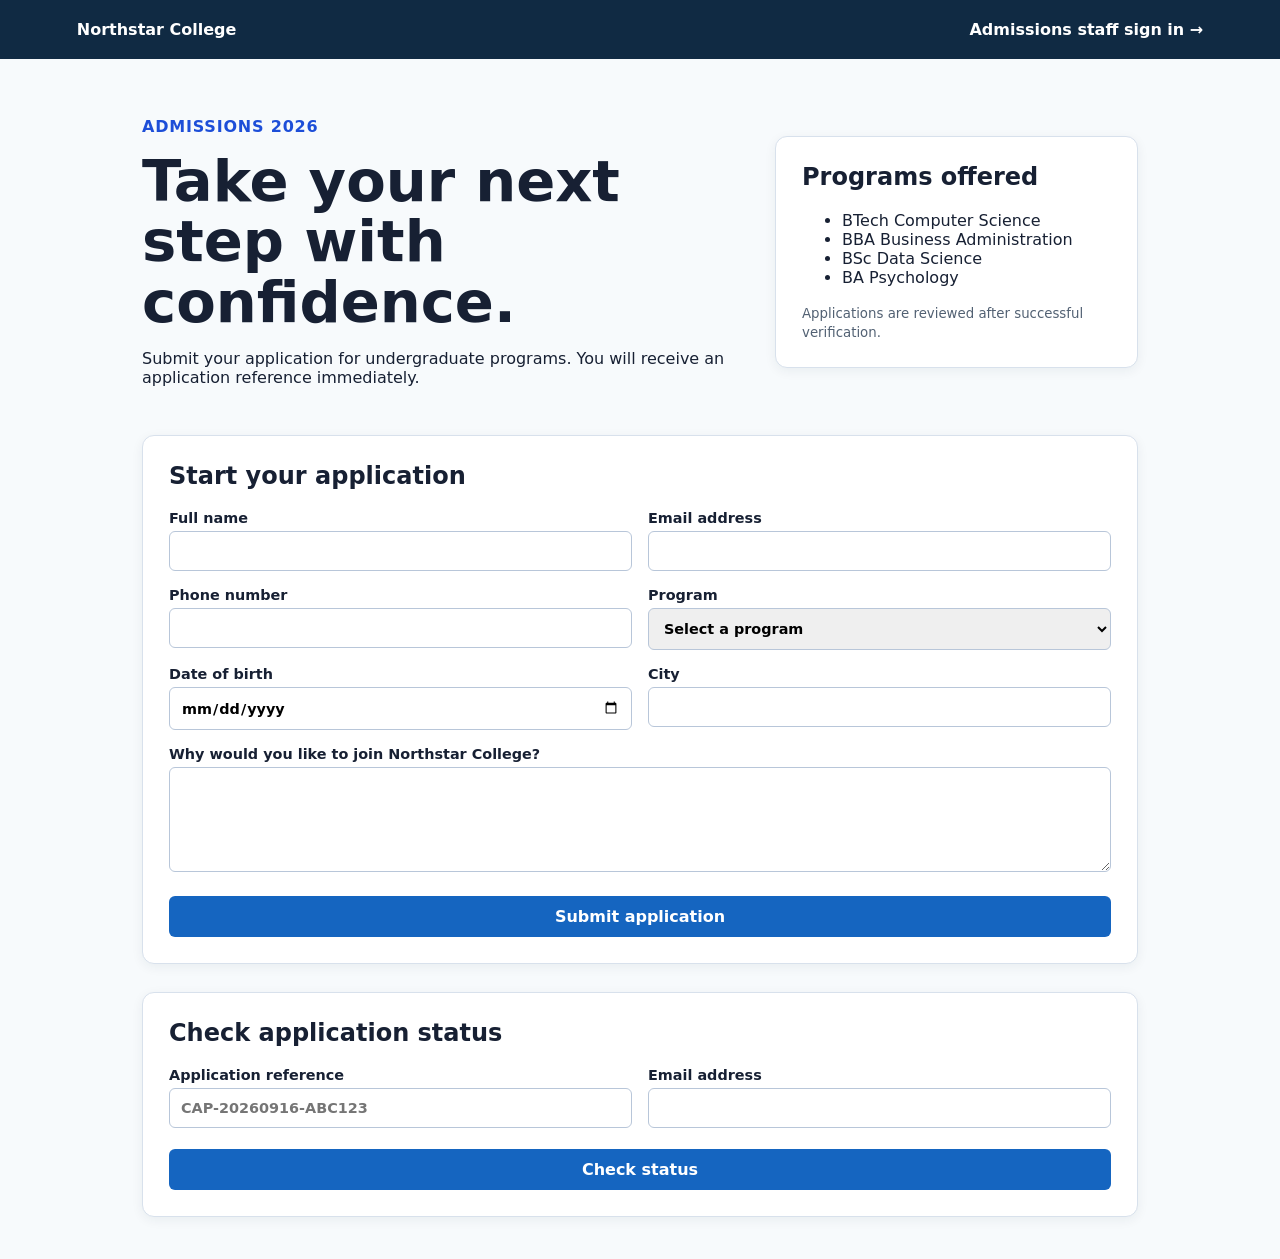
==== app/static/portal.html @ 80a82774 "Add college admission applicant portal" ====
<!doctype html>
<html lang="en">
<head>
  <meta charset="utf-8"><meta name="viewport" content="width=device-width,initial-scale=1">
  <title>Northstar College Admissions</title>
  <style>
    :root{--navy:#102a43;--blue:#1565c0;--pale:#eff6ff;--ink:#172033}*{box-sizing:border-box}body{margin:0;font:16px system-ui,sans-serif;color:var(--ink);background:#f7fafc}header{padding:20px max(6vw,24px);background:var(--navy);color:white;display:flex;justify-content:space-between;align-items:center}header a{color:white;text-decoration:none;font-weight:700}main{max-width:1040px;margin:42px auto;padding:0 22px}.hero{display:grid;grid-template-columns:1.25fr .75fr;gap:28px;align-items:center;margin-bottom:32px}.hero h1{font-size:clamp(2rem,5vw,3.6rem);line-height:1.05;margin:0 0 16px}.tag{color:#1d4ed8;font-weight:700;letter-spacing:.05em;text-transform:uppercase}.card{background:#fff;border:1px solid #d8e1ec;border-radius:12px;padding:26px;box-shadow:0 3px 12px #102a4310}h2{margin-top:0}form{display:grid;grid-template-columns:1fr 1fr;gap:16px}.full{grid-column:1/-1}label{font-size:.9rem;font-weight:650}input,select,textarea,button{width:100%;padding:11px;margin-top:5px;border:1px solid #b8c6d9;border-radius:6px;font:inherit}textarea{min-height:105px;resize:vertical}button{background:var(--blue);color:white;border:0;font-weight:700;cursor:pointer}.notice{display:none;margin-top:18px;padding:14px;border-radius:7px;background:var(--pale)}.status{margin-top:28px}small{color:#526173}@media(max-width:700px){.hero,form{grid-template-columns:1fr}header{display:block}header a{display:inline-block;margin-top:10px}}
  </style>
</head>
<body>
  <header><strong>Northstar College</strong><a href="/admin">Admissions staff sign in →</a></header>
  <main>
    <section class="hero"><div><p class="tag">Admissions 2026</p><h1>Take your next step with confidence.</h1><p>Submit your application for undergraduate programs. You will receive an application reference immediately.</p></div><div class="card"><h2>Programs offered</h2><ul><li>BTech Computer Science</li><li>BBA Business Administration</li><li>BSc Data Science</li><li>BA Psychology</li></ul><small>Applications are reviewed after successful verification.</small></div></section>
    <section class="card"><h2>Start your application</h2><form id="applicationForm"><label>Full name<input name="full_name" required minlength="2"></label><label>Email address<input name="email" type="email" required></label><label>Phone number<input name="phone" required minlength="7"></label><label>Program<select name="program" required><option value="">Select a program</option><option>BTech Computer Science</option><option>BBA Business Administration</option><option>BSc Data Science</option><option>BA Psychology</option></select></label><label>Date of birth<input name="date_of_birth" type="date" required></label><label>City<input name="city" required></label><label class="full">Why would you like to join Northstar College?<textarea name="statement" minlength="20" required></textarea></label><div class="full"><button>Submit application</button></div></form><div id="result" class="notice"></div></section>
    <section class="card status"><h2>Check application status</h2><form id="statusForm"><label>Application reference<input name="reference_code" placeholder="CAP-20260916-ABC123" required></label><label>Email address<input name="email" type="email" required></label><div class="full"><button>Check status</button></div></form><div id="statusResult" class="notice"></div></section>
  </main>
  <script>
    const show=(element,message)=>{element.style.display='block';element.innerHTML=message};
    applicationForm.addEventListener('submit',async event=>{event.preventDefault();const button=applicationForm.querySelector('button');button.disabled=true;button.textContent='Submitting…';const response=await fetch('/v1/portal/applications',{method:'POST',headers:{'Content-Type':'application/json'},body:JSON.stringify(Object.fromEntries(new FormData(applicationForm))) });const body=await response.json();button.disabled=false;button.textContent='Submit application';if(!response.ok){show(result,'<b>We could not submit your application.</b> '+(body.detail||'Please check the form.'));return}const message=body.action==='allow'?'Your application was received.':body.action==='captcha'?'Your application needs verification before review.':'Your application is held for admissions review.';show(result,`<b>${message}</b><br>Your reference: <strong>${body.reference_code}</strong><br><small>Save this reference to check your application status.</small>`)});
    statusForm.addEventListener('submit',async event=>{event.preventDefault();const response=await fetch('/v1/portal/application-status',{method:'POST',headers:{'Content-Type':'application/json'},body:JSON.stringify(Object.fromEntries(new FormData(statusForm))) });const body=await response.json();show(statusResult,response.ok?`<b>${body.status}</b><br>Program: ${body.program}<br>Submitted: ${new Date(body.submitted_at+'Z').toLocaleString()}`:`<b>${body.detail||'Application not found.'}</b>`)});
  </script>
</body></html>
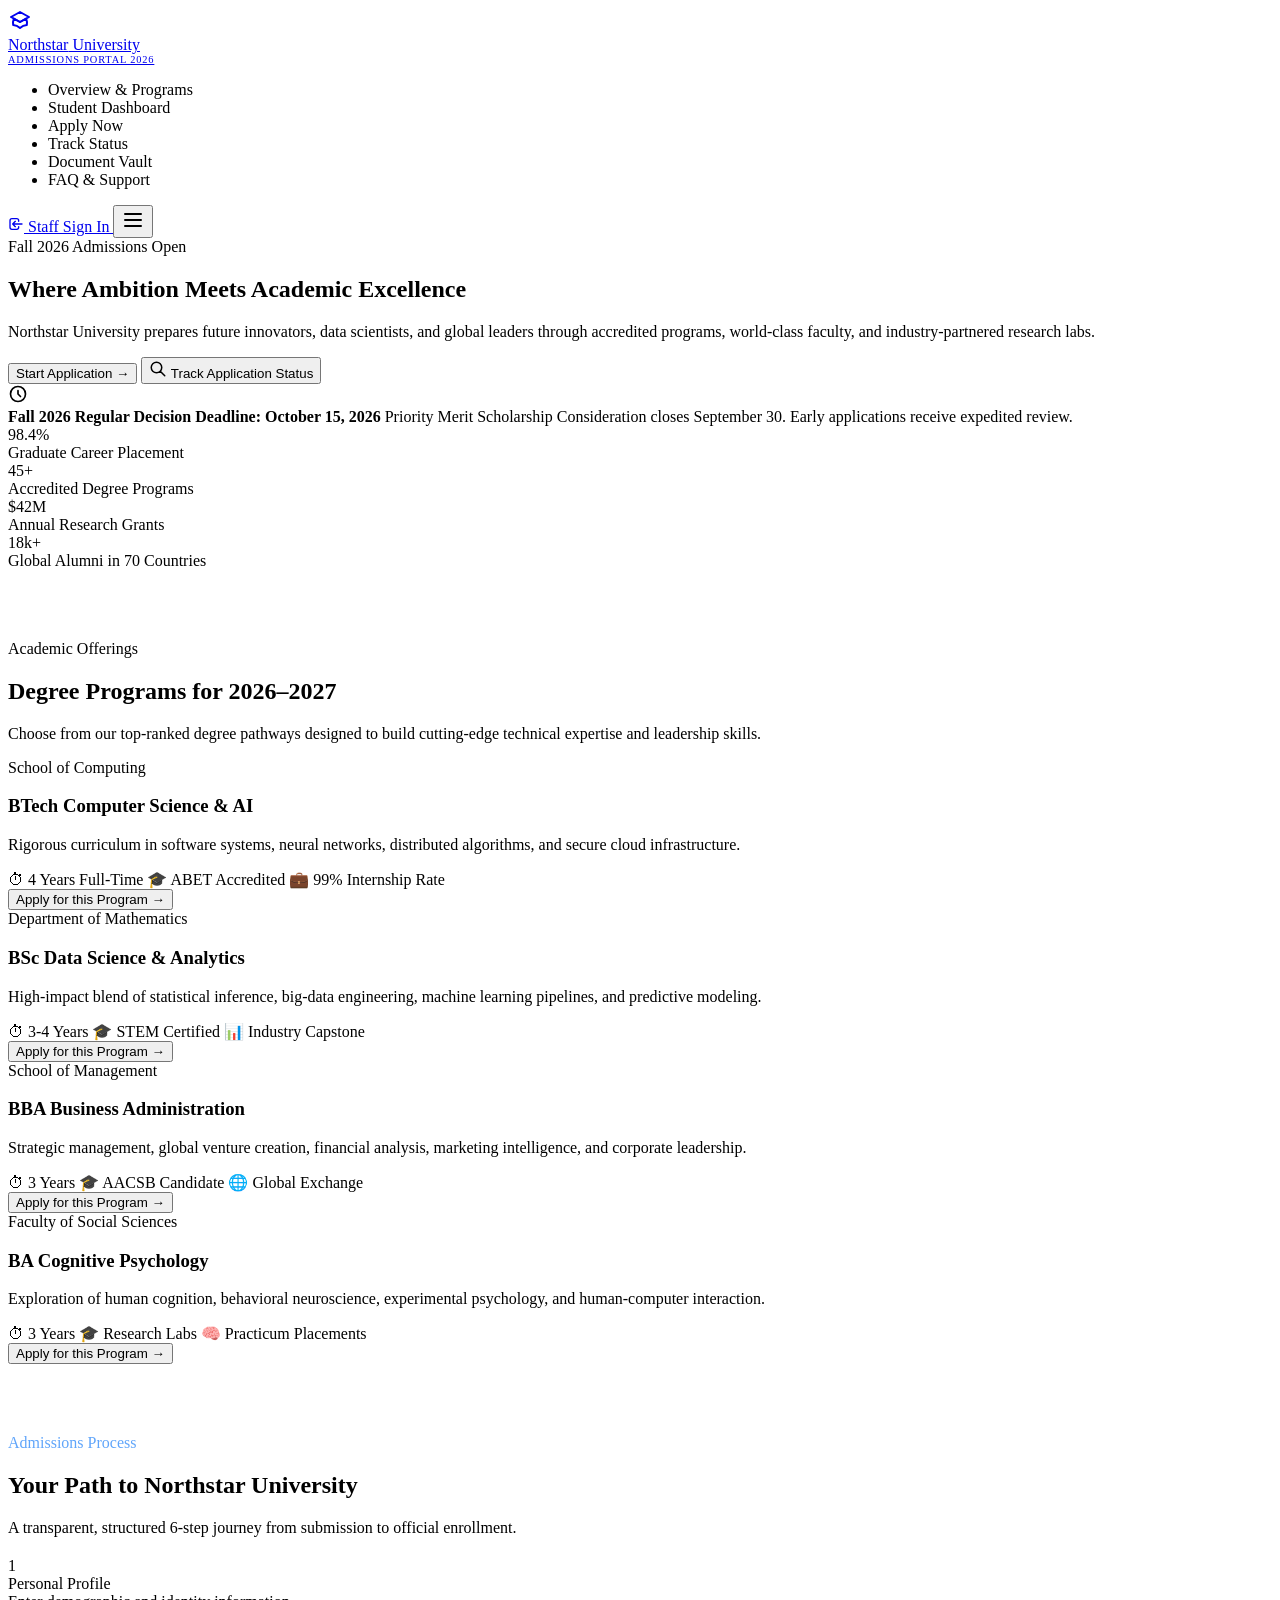
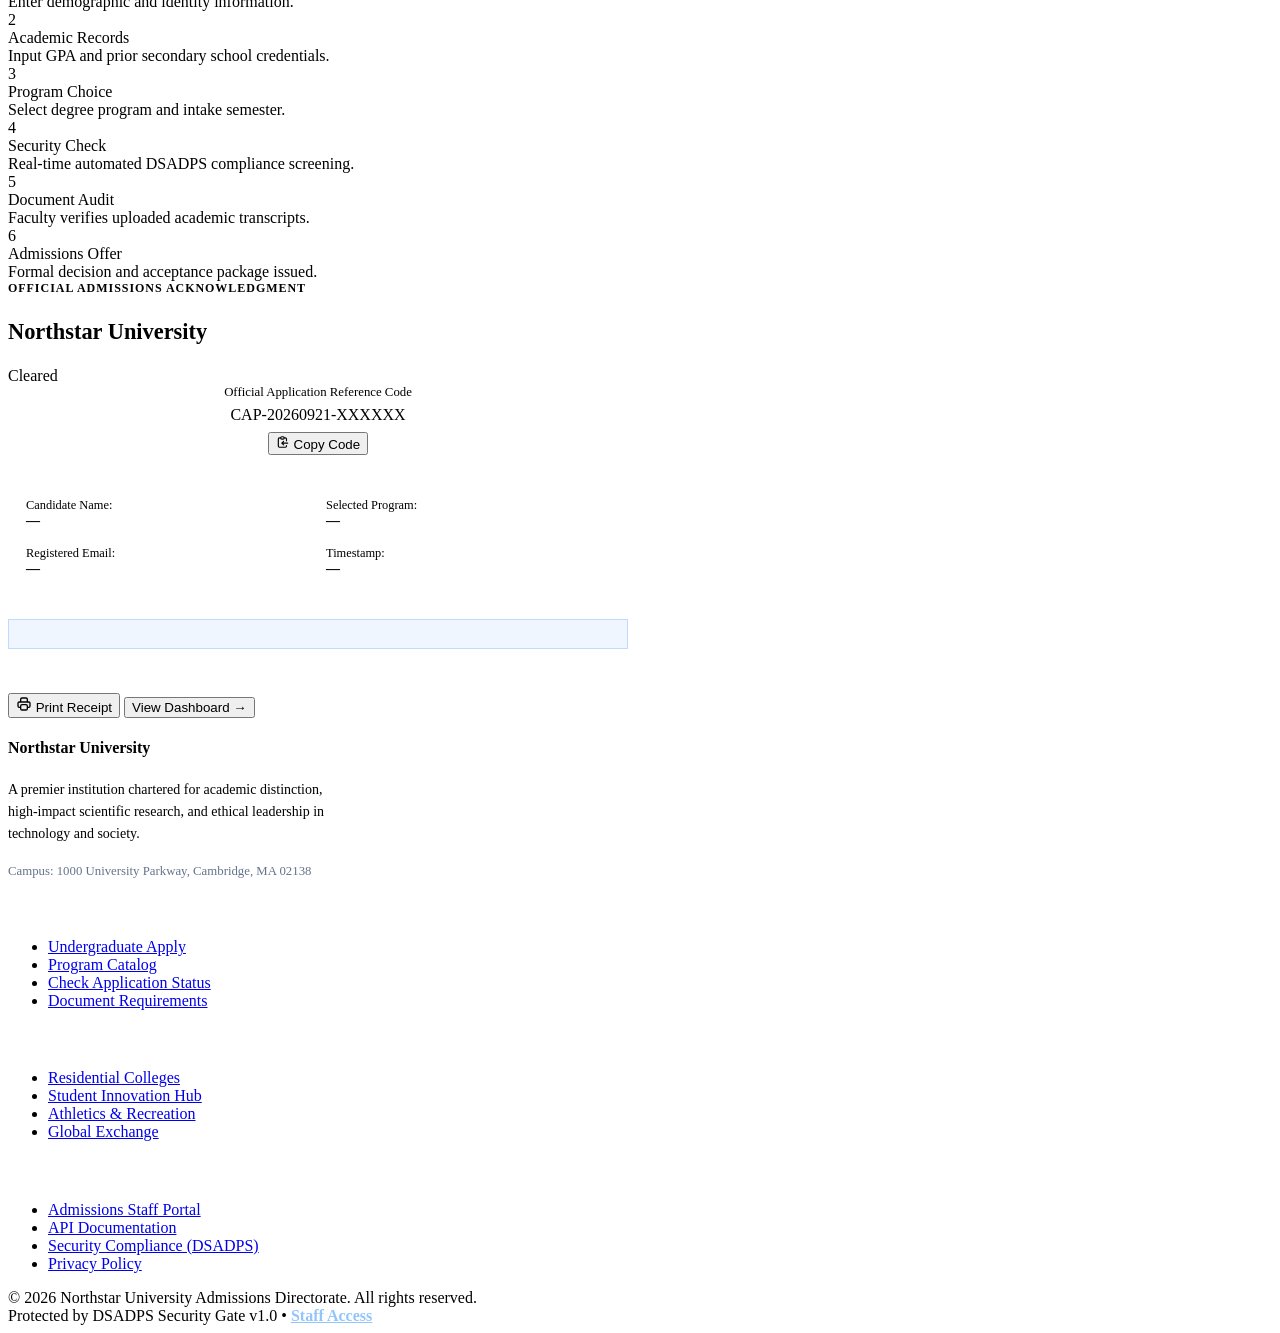
==== commit 9fb1d8f0: "Add XGBoost classifier, Gemini chatbot, and data seeding tools - Add XGBoost supervised classifier (" ====
--- a/app/static/portal.html
+++ b/app/static/portal.html
@@ -1,22 +1,1079 @@
 <!doctype html>
 <html lang="en">
 <head>
-  <meta charset="utf-8"><meta name="viewport" content="width=device-width,initial-scale=1">
-  <title>Northstar College Admissions</title>
-  <style>
-    :root{--navy:#102a43;--blue:#1565c0;--pale:#eff6ff;--ink:#172033}*{box-sizing:border-box}body{margin:0;font:16px system-ui,sans-serif;color:var(--ink);background:#f7fafc}header{padding:20px max(6vw,24px);background:var(--navy);color:white;display:flex;justify-content:space-between;align-items:center}header a{color:white;text-decoration:none;font-weight:700}main{max-width:1040px;margin:42px auto;padding:0 22px}.hero{display:grid;grid-template-columns:1.25fr .75fr;gap:28px;align-items:center;margin-bottom:32px}.hero h1{font-size:clamp(2rem,5vw,3.6rem);line-height:1.05;margin:0 0 16px}.tag{color:#1d4ed8;font-weight:700;letter-spacing:.05em;text-transform:uppercase}.card{background:#fff;border:1px solid #d8e1ec;border-radius:12px;padding:26px;box-shadow:0 3px 12px #102a4310}h2{margin-top:0}form{display:grid;grid-template-columns:1fr 1fr;gap:16px}.full{grid-column:1/-1}label{font-size:.9rem;font-weight:650}input,select,textarea,button{width:100%;padding:11px;margin-top:5px;border:1px solid #b8c6d9;border-radius:6px;font:inherit}textarea{min-height:105px;resize:vertical}button{background:var(--blue);color:white;border:0;font-weight:700;cursor:pointer}.notice{display:none;margin-top:18px;padding:14px;border-radius:7px;background:var(--pale)}.status{margin-top:28px}small{color:#526173}@media(max-width:700px){.hero,form{grid-template-columns:1fr}header{display:block}header a{display:inline-block;margin-top:10px}}
-  </style>
+  <meta charset="utf-8">
+  <meta name="viewport" content="width=device-width, initial-scale=1">
+  <title>Northstar University | Undergraduate & Graduate Admissions 2026</title>
+  <meta name="description" content="Apply to Northstar University undergraduate and graduate degree programs. Real-time application tracking, document verification, and academic guidance.">
+  
+  <!-- Shared Design System & Portal Stylesheets -->
+  <link rel="stylesheet" href="/static/css/design-system.css">
+  <link rel="stylesheet" href="/static/css/portal.css">
 </head>
 <body>
-  <header><strong>Northstar College</strong><a href="/admin">Admissions staff sign in →</a></header>
+
+  <!-- Top Navigation Header -->
+  <header class="portal-header">
+    <div class="container portal-nav">
+      <a href="#" class="brand-logo" data-tab-target="tab-overview">
+        <div class="brand-crest">
+          <svg style="width: 24px; height: 24px;" fill="none" viewBox="0 0 24 24" stroke="currentColor">
+            <path stroke-linecap="round" stroke-linejoin="round" stroke-width="2" d="M12 14l9-5-9-5-9 5 9 5z" />
+            <path stroke-linecap="round" stroke-linejoin="round" stroke-width="2" d="M12 14l6.16-3.422a12.083 12.083 0 01.665 6.479A11.952 11.952 0 0012 20.055a11.952 11.952 0 00-6.824-2.998 12.078 12.078 0 01.665-6.479L12 14z" />
+          </svg>
+        </div>
+        <div>
+          <span>Northstar</span> University
+          <span style="font-size: 0.65rem; display: block; font-weight: 500; color: var(--text-muted); letter-spacing: 0.08em; text-transform: uppercase;">Admissions Portal 2026</span>
+        </div>
+      </a>
+
+      <!-- Desktop Navigation Menu -->
+      <ul class="nav-links" id="navMenu">
+        <li><a class="nav-link active" data-tab-target="tab-overview">Overview & Programs</a></li>
+        <li><a class="nav-link" data-tab-target="tab-dashboard">Student Dashboard</a></li>
+        <li><a class="nav-link" data-tab-target="tab-apply">Apply Now</a></li>
+        <li><a class="nav-link" data-tab-target="tab-status">Track Status</a></li>
+        <li><a class="nav-link" data-tab-target="tab-vault">Document Vault</a></li>
+        <li><a class="nav-link" data-tab-target="tab-faq">FAQ & Support</a></li>
+      </ul>
+
+      <!-- Action Buttons -->
+      <div class="nav-actions">
+        <a href="/admin" class="btn btn-secondary btn-sm" title="Admissions Staff Portal">
+          <svg style="width: 16px; height: 16px;" fill="none" viewBox="0 0 24 24" stroke="currentColor">
+            <path stroke-linecap="round" stroke-linejoin="round" stroke-width="2" d="M11 16l-4-4m0 0l4-4m-4 4h14m-5 4v1a3 3 0 01-3 3H6a3 3 0 01-3-3V7a3 3 0 013-3h7a3 3 0 013 3v1" />
+          </svg>
+          Staff Sign In
+        </a>
+        <button class="mobile-toggle" id="mobileToggle" aria-label="Toggle navigation">
+          <svg style="width: 24px; height: 24px;" fill="none" viewBox="0 0 24 24" stroke="currentColor">
+            <path stroke-linecap="round" stroke-linejoin="round" stroke-width="2" d="M4 6h16M4 12h16M4 18h16" />
+          </svg>
+        </button>
+      </div>
+    </div>
+  </header>
+
+  <!-- Main Content Container with Tabs -->
   <main>
-    <section class="hero"><div><p class="tag">Admissions 2026</p><h1>Take your next step with confidence.</h1><p>Submit your application for undergraduate programs. You will receive an application reference immediately.</p></div><div class="card"><h2>Programs offered</h2><ul><li>BTech Computer Science</li><li>BBA Business Administration</li><li>BSc Data Science</li><li>BA Psychology</li></ul><small>Applications are reviewed after successful verification.</small></div></section>
-    <section class="card"><h2>Start your application</h2><form id="applicationForm"><label>Full name<input name="full_name" required minlength="2"></label><label>Email address<input name="email" type="email" required></label><label>Phone number<input name="phone" required minlength="7"></label><label>Program<select name="program" required><option value="">Select a program</option><option>BTech Computer Science</option><option>BBA Business Administration</option><option>BSc Data Science</option><option>BA Psychology</option></select></label><label>Date of birth<input name="date_of_birth" type="date" required></label><label>City<input name="city" required></label><label class="full">Why would you like to join Northstar College?<textarea name="statement" minlength="20" required></textarea></label><div class="full"><button>Submit application</button></div></form><div id="result" class="notice"></div></section>
-    <section class="card status"><h2>Check application status</h2><form id="statusForm"><label>Application reference<input name="reference_code" placeholder="CAP-20260916-ABC123" required></label><label>Email address<input name="email" type="email" required></label><div class="full"><button>Check status</button></div></form><div id="statusResult" class="notice"></div></section>
+
+    <!-- ====================================================================
+         TAB 1: OVERVIEW & PROGRAMS (Landing)
+         ==================================================================== -->
+    <div id="tab-overview" class="tab-pane active">
+      
+      <!-- Hero Section -->
+      <section class="hero-section">
+        <div class="hero-glow"></div>
+        <div class="container hero-content">
+          <div class="hero-badge">
+            <span class="badge-dot"></span> Fall 2026 Admissions Open
+          </div>
+          <h1 class="hero-title">
+            Where Ambition Meets <span>Academic Excellence</span>
+          </h1>
+          <p class="hero-desc">
+            Northstar University prepares future innovators, data scientists, and global leaders through accredited programs, world-class faculty, and industry-partnered research labs.
+          </p>
+
+          <div class="hero-buttons">
+            <button class="btn btn-primary btn-lg" data-tab-target="tab-apply">
+              Start Application →
+            </button>
+            <button class="btn btn-secondary btn-lg" data-tab-target="tab-status">
+              <svg style="width: 18px; height: 18px;" fill="none" viewBox="0 0 24 24" stroke="currentColor">
+                <path stroke-linecap="round" stroke-linejoin="round" stroke-width="2" d="M21 21l-6-6m2-5a7 7 0 11-14 0 7 7 0 0114 0z" />
+              </svg>
+              Track Application Status
+            </button>
+          </div>
+
+          <!-- Deadline Announcement Card -->
+          <div class="deadline-pill">
+            <div class="deadline-pill-icon">
+              <svg style="width: 20px; height: 20px;" fill="none" viewBox="0 0 24 24" stroke="currentColor">
+                <path stroke-linecap="round" stroke-linejoin="round" stroke-width="2" d="M12 8v4l3 3m6-3a9 9 0 11-18 0 9 9 0 0118 0z" />
+              </svg>
+            </div>
+            <div class="deadline-pill-text">
+              <strong>Fall 2026 Regular Decision Deadline: October 15, 2026</strong>
+              <span>Priority Merit Scholarship Consideration closes September 30. Early applications receive expedited review.</span>
+            </div>
+          </div>
+        </div>
+      </section>
+
+      <!-- Institutional Metrics Strip -->
+      <section class="metrics-strip">
+        <div class="container">
+          <div class="metrics-grid">
+            <div class="metric-item">
+              <div class="metric-number">98.4<span>%</span></div>
+              <div class="metric-label">Graduate Career Placement</div>
+            </div>
+            <div class="metric-item">
+              <div class="metric-number">45<span>+</span></div>
+              <div class="metric-label">Accredited Degree Programs</div>
+            </div>
+            <div class="metric-item">
+              <div class="metric-number">$42<span>M</span></div>
+              <div class="metric-label">Annual Research Grants</div>
+            </div>
+            <div class="metric-item">
+              <div class="metric-number">18<span>k+</span></div>
+              <div class="metric-label">Global Alumni in 70 Countries</div>
+            </div>
+          </div>
+        </div>
+      </section>
+
+      <!-- Programs Catalog Section -->
+      <section style="padding: 70px 0;">
+        <div class="container">
+          <div class="section-header">
+            <div class="section-tag">Academic Offerings</div>
+            <h2 class="section-title">Degree Programs for 2026–2027</h2>
+            <p class="section-desc">
+              Choose from our top-ranked degree pathways designed to build cutting-edge technical expertise and leadership skills.
+            </p>
+          </div>
+
+          <div class="programs-grid">
+            <!-- Program 1 -->
+            <div class="program-card">
+              <span class="program-badge">School of Computing</span>
+              <h3 class="program-title">BTech Computer Science & AI</h3>
+              <p class="program-desc">
+                Rigorous curriculum in software systems, neural networks, distributed algorithms, and secure cloud infrastructure.
+              </p>
+              <div class="program-meta">
+                <span>⏱ 4 Years Full-Time</span>
+                <span>🎓 ABET Accredited</span>
+                <span>💼 99% Internship Rate</span>
+              </div>
+              <button class="btn btn-primary btn-sm btn-select-program" data-program="BTech Computer Science">
+                Apply for this Program →
+              </button>
+            </div>
+
+            <!-- Program 2 -->
+            <div class="program-card">
+              <span class="program-badge">Department of Mathematics</span>
+              <h3 class="program-title">BSc Data Science & Analytics</h3>
+              <p class="program-desc">
+                High-impact blend of statistical inference, big-data engineering, machine learning pipelines, and predictive modeling.
+              </p>
+              <div class="program-meta">
+                <span>⏱ 3-4 Years</span>
+                <span>🎓 STEM Certified</span>
+                <span>📊 Industry Capstone</span>
+              </div>
+              <button class="btn btn-primary btn-sm btn-select-program" data-program="BSc Data Science">
+                Apply for this Program →
+              </button>
+            </div>
+
+            <!-- Program 3 -->
+            <div class="program-card">
+              <span class="program-badge">School of Management</span>
+              <h3 class="program-title">BBA Business Administration</h3>
+              <p class="program-desc">
+                Strategic management, global venture creation, financial analysis, marketing intelligence, and corporate leadership.
+              </p>
+              <div class="program-meta">
+                <span>⏱ 3 Years</span>
+                <span>🎓 AACSB Candidate</span>
+                <span>🌐 Global Exchange</span>
+              </div>
+              <button class="btn btn-primary btn-sm btn-select-program" data-program="BBA Business Administration">
+                Apply for this Program →
+              </button>
+            </div>
+
+            <!-- Program 4 -->
+            <div class="program-card">
+              <span class="program-badge">Faculty of Social Sciences</span>
+              <h3 class="program-title">BA Cognitive Psychology</h3>
+              <p class="program-desc">
+                Exploration of human cognition, behavioral neuroscience, experimental psychology, and human-computer interaction.
+              </p>
+              <div class="program-meta">
+                <span>⏱ 3 Years</span>
+                <span>🎓 Research Labs</span>
+                <span>🧠 Practicum Placements</span>
+              </div>
+              <button class="btn btn-primary btn-sm btn-select-program" data-program="BA Psychology">
+                Apply for this Program →
+              </button>
+            </div>
+          </div>
+        </div>
+      </section>
+
+      <!-- Visual Application Roadmap -->
+      <section class="container">
+        <div class="roadmap-strip">
+          <div class="section-header" style="margin-bottom: 20px;">
+            <div class="section-tag" style="color: #60A5FA;">Admissions Process</div>
+            <h2 class="section-title">Your Path to Northstar University</h2>
+            <p class="section-desc">A transparent, structured 6-step journey from submission to official enrollment.</p>
+          </div>
+
+          <div class="roadmap-steps">
+            <div class="roadmap-step">
+              <div class="roadmap-icon">1</div>
+              <div class="roadmap-step-title">Personal Profile</div>
+              <div class="roadmap-step-desc">Enter demographic and identity information.</div>
+            </div>
+            <div class="roadmap-step">
+              <div class="roadmap-icon">2</div>
+              <div class="roadmap-step-title">Academic Records</div>
+              <div class="roadmap-step-desc">Input GPA and prior secondary school credentials.</div>
+            </div>
+            <div class="roadmap-step">
+              <div class="roadmap-icon">3</div>
+              <div class="roadmap-step-title">Program Choice</div>
+              <div class="roadmap-step-desc">Select degree program and intake semester.</div>
+            </div>
+            <div class="roadmap-step">
+              <div class="roadmap-icon">4</div>
+              <div class="roadmap-step-title">Security Check</div>
+              <div class="roadmap-step-desc">Real-time automated DSADPS compliance screening.</div>
+            </div>
+            <div class="roadmap-step">
+              <div class="roadmap-icon">5</div>
+              <div class="roadmap-step-title">Document Audit</div>
+              <div class="roadmap-step-desc">Faculty verifies uploaded academic transcripts.</div>
+            </div>
+            <div class="roadmap-step">
+              <div class="roadmap-icon">6</div>
+              <div class="roadmap-step-title">Admissions Offer</div>
+              <div class="roadmap-step-desc">Formal decision and acceptance package issued.</div>
+            </div>
+          </div>
+        </div>
+      </section>
+
+    </div>
+
+    <!-- ====================================================================
+         TAB 2: STUDENT DASHBOARD (Admission Hub)
+         ==================================================================== -->
+    <div id="tab-dashboard" class="tab-pane" style="display: none; padding: 50px 0;">
+      <div class="container">
+        
+        <!-- Dashboard Header -->
+        <div class="flex items-center justify-between" style="margin-bottom: 30px; flex-wrap: wrap; gap: 16px;">
+          <div>
+            <span class="badge badge-info" style="margin-bottom: 8px;">Applicant Portal</span>
+            <h2 style="font-size: 2rem; color: var(--navy-900);">My Admission Dashboard</h2>
+            <p style="color: var(--text-secondary);">Monitor your application milestones, pending actions, and committee correspondence.</p>
+          </div>
+          <div class="flex items-center gap-3">
+            <button class="btn btn-secondary btn-sm" data-tab-target="tab-status">
+              <svg style="width: 16px; height: 16px;" fill="none" viewBox="0 0 24 24" stroke="currentColor"><path stroke-linecap="round" stroke-linejoin="round" stroke-width="2" d="M4 4v5h.582m15.356 2A8.001 8.001 0 004.582 9m0 0H9m11 11v-5h-.581m0 0a8.003 8.003 0 01-15.357-2m15.357 2H15" /></svg>
+              Refresh Status
+            </button>
+            <button class="btn btn-primary btn-sm" data-tab-target="tab-apply">
+              New Application
+            </button>
+          </div>
+        </div>
+
+        <!-- Visual Application Progress Tracker -->
+        <div class="card" style="margin-bottom: 30px; box-shadow: var(--shadow-md);">
+          <div class="flex items-center justify-between" style="margin-bottom: 20px; flex-wrap: wrap; gap: 12px;">
+            <div>
+              <h3 style="font-size: 1.15rem; color: var(--navy-900);">Application Progress Tracker</h3>
+              <p style="font-size: 0.825rem; color: var(--text-muted);">Current Active Stage: <strong>Verification & Credentials Audit</strong></p>
+            </div>
+            <span class="badge badge-success">
+              <span class="badge-dot"></span> On Schedule
+            </span>
+          </div>
+
+          <!-- Progress Stepper Tracker -->
+          <div style="background: var(--bg-card-subtle); height: 8px; border-radius: 4px; overflow: hidden; margin-bottom: 24px;">
+            <div id="dashProgressFill" style="width: 65%; height: 100%; background: linear-gradient(90deg, var(--brand-blue), var(--success)); transition: width 0.4s ease;"></div>
+          </div>
+
+          <div class="grid grid-cols-6" style="gap: 12px; text-align: center;">
+            <div>
+              <div style="width: 32px; height: 32px; background: var(--success); color: white; border-radius: 50%; display: flex; align-items: center; justify-content: center; margin: 0 auto 8px; font-weight: 700; font-size: 0.8rem;">✓</div>
+              <strong style="font-size: 0.8rem; display: block; color: var(--navy-900);">1. Profile</strong>
+              <small style="color: var(--text-muted); font-size: 0.7rem;">Completed</small>
+            </div>
+            <div>
+              <div style="width: 32px; height: 32px; background: var(--success); color: white; border-radius: 50%; display: flex; align-items: center; justify-content: center; margin: 0 auto 8px; font-weight: 700; font-size: 0.8rem;">✓</div>
+              <strong style="font-size: 0.8rem; display: block; color: var(--navy-900);">2. Documents</strong>
+              <small style="color: var(--text-muted); font-size: 0.7rem;">Uploaded</small>
+            </div>
+            <div>
+              <div style="width: 32px; height: 32px; background: var(--success); color: white; border-radius: 50%; display: flex; align-items: center; justify-content: center; margin: 0 auto 8px; font-weight: 700; font-size: 0.8rem;">✓</div>
+              <strong style="font-size: 0.8rem; display: block; color: var(--navy-900);">3. Application</strong>
+              <small style="color: var(--text-muted); font-size: 0.7rem;">Submitted</small>
+            </div>
+            <div>
+              <div style="width: 32px; height: 32px; background: var(--brand-blue); color: white; border-radius: 50%; display: flex; align-items: center; justify-content: center; margin: 0 auto 8px; font-weight: 700; font-size: 0.8rem; box-shadow: 0 0 0 4px rgba(37, 99, 235, 0.2);">4</div>
+              <strong style="font-size: 0.8rem; display: block; color: var(--brand-blue);">4. Verification</strong>
+              <small style="color: var(--brand-blue); font-size: 0.7rem; font-weight: 600;">In Progress</small>
+            </div>
+            <div>
+              <div style="width: 32px; height: 32px; background: #ffffff; border: 2px solid var(--border-strong); color: var(--text-muted); border-radius: 50%; display: flex; align-items: center; justify-content: center; margin: 0 auto 8px; font-weight: 700; font-size: 0.8rem;">5</div>
+              <strong style="font-size: 0.8rem; display: block; color: var(--text-muted);">5. Review</strong>
+              <small style="color: var(--text-muted); font-size: 0.7rem;">Upcoming</small>
+            </div>
+            <div>
+              <div style="width: 32px; height: 32px; background: #ffffff; border: 2px solid var(--border-strong); color: var(--text-muted); border-radius: 50%; display: flex; align-items: center; justify-content: center; margin: 0 auto 8px; font-weight: 700; font-size: 0.8rem;">6</div>
+              <strong style="font-size: 0.8rem; display: block; color: var(--text-muted);">6. Decision</strong>
+              <small style="color: var(--text-muted); font-size: 0.7rem;">Pending</small>
+            </div>
+          </div>
+        </div>
+
+        <!-- Dashboard Cards Grid -->
+        <div class="grid grid-cols-3" style="gap: 24px; margin-bottom: 30px;">
+          <!-- Card 1: Application Status -->
+          <div class="card card-hover">
+            <div class="card-header">
+              <span class="card-title" style="font-size: 1rem;">Current Application</span>
+              <span class="badge badge-success" id="dashAppStatus">Application received</span>
+            </div>
+            <div style="margin-bottom: 16px;">
+              <strong style="font-size: 1.25rem; color: var(--navy-900); display: block;" id="dashAppProgram">BTech Computer Science</strong>
+              <span style="font-size: 0.825rem; color: var(--text-muted);">Reference: <code id="dashAppRef" style="color: var(--brand-blue); font-weight: 700;">CAP-20260916-2E1D88</code></span>
+            </div>
+            <div style="font-size: 0.825rem; color: var(--text-secondary); border-top: 1px solid var(--border-light); padding-top: 12px;">
+              Submitted on: <strong id="dashAppDate">September 16, 2026</strong>
+            </div>
+          </div>
+
+          <!-- Card 2: Document Checklist -->
+          <div class="card card-hover">
+            <div class="card-header">
+              <span class="card-title" style="font-size: 1rem;">Document Vault Status</span>
+              <span class="badge badge-info">3 of 3 Verified</span>
+            </div>
+            <div style="display: flex; flex-direction: column; gap: 8px; font-size: 0.825rem;">
+              <div class="flex items-center justify-between">
+                <span>Senior Secondary Transcript</span>
+                <span style="color: var(--success); font-weight: 600;">✓ Verified</span>
+              </div>
+              <div class="flex items-center justify-between">
+                <span>Government ID / Passport</span>
+                <span style="color: var(--success); font-weight: 600;">✓ Verified</span>
+              </div>
+              <div class="flex items-center justify-between">
+                <span>Statement of Purpose</span>
+                <span style="color: var(--success); font-weight: 600;">✓ Verified</span>
+              </div>
+            </div>
+            <div style="margin-top: 16px; border-top: 1px solid var(--border-light); padding-top: 12px;">
+              <a href="#" data-tab-target="tab-vault" style="font-size: 0.825rem; font-weight: 600;">Open Document Vault →</a>
+            </div>
+          </div>
+
+          <!-- Card 3: Important Deadlines -->
+          <div class="card card-hover">
+            <div class="card-header">
+              <span class="card-title" style="font-size: 1rem;">Next Milestones</span>
+              <span class="badge badge-warning">Action Timeline</span>
+            </div>
+            <div style="display: flex; flex-direction: column; gap: 10px; font-size: 0.825rem;">
+              <div>
+                <strong style="color: var(--navy-900); display: block;">Department Review Window</strong>
+                <span style="color: var(--text-muted);">September 25 – October 5, 2026</span>
+              </div>
+              <div>
+                <strong style="color: var(--navy-900); display: block;">Final Decision Release</strong>
+                <span style="color: var(--text-muted);">October 20, 2026 via Student Email</span>
+              </div>
+            </div>
+            <div style="margin-top: 16px; border-top: 1px solid var(--border-light); padding-top: 12px;">
+              <a href="#" data-tab-target="tab-faq" style="font-size: 0.825rem; font-weight: 600;">View Academic Calendar →</a>
+            </div>
+          </div>
+        </div>
+
+        <!-- Recent Committee Announcements -->
+        <div class="card">
+          <h3 style="font-size: 1.15rem; color: var(--navy-900); margin-bottom: 16px;">Admissions Board Communications</h3>
+          <div style="background: var(--info-bg); border: 1px solid var(--info-border); border-radius: var(--radius-md); padding: 18px; margin-bottom: 14px;">
+            <div class="flex items-center justify-between" style="margin-bottom: 6px;">
+              <strong style="color: var(--info-text); font-size: 0.9rem;">Automated Security Gate Passed</strong>
+              <span style="font-size: 0.775rem; color: var(--text-muted);">September 16, 2026</span>
+            </div>
+            <p style="font-size: 0.85rem; color: var(--text-secondary);">
+              Your application credentials have successfully cleared the DSADPS Security Gate with zero velocity flags and valid email signature. Your file has been queued for faculty review.
+            </p>
+          </div>
+          <div style="background: var(--bg-card-subtle); border-radius: var(--radius-md); padding: 18px;">
+            <div class="flex items-center justify-between" style="margin-bottom: 6px;">
+              <strong style="color: var(--navy-900); font-size: 0.9rem;">Campus Virtual Open House</strong>
+              <span style="font-size: 0.775rem; color: var(--text-muted);">September 28, 2026 at 5:00 PM EST</span>
+            </div>
+            <p style="font-size: 0.85rem; color: var(--text-secondary);">
+              All prospective applicants are invited to meet program chairs, explore virtual lab simulations, and ask live questions to the admissions committee.
+            </p>
+          </div>
+        </div>
+
+      </div>
+    </div>
+
+    <!-- ====================================================================
+         TAB 3: MULTI-STEP APPLICATION WIZARD
+         ==================================================================== -->
+    <div id="tab-apply" class="tab-pane" style="display: none; padding: 40px 0;">
+      <div class="container" id="applySection">
+        
+        <div class="wizard-container">
+          <!-- Wizard Header -->
+          <div class="wizard-header">
+            <div class="flex items-center justify-between" style="flex-wrap: wrap; gap: 12px;">
+              <div>
+                <h2 class="wizard-header-title">Northstar Undergraduate & Graduate Application</h2>
+                <p class="wizard-header-subtitle">Academic Session 2026–2027 · Submit your credentials in 6 guided steps.</p>
+              </div>
+              <div class="flex items-center gap-3">
+                <span id="stepCountIndicator" style="font-size: 0.85rem; color: #93C5FD; font-weight: 600;">Step 1 of 6 (0%)</span>
+                <button type="button" id="saveDraftBtn" class="btn btn-secondary btn-sm" style="background: rgba(255,255,255,0.15); color: #fff; border-color: rgba(255,255,255,0.3);">
+                  <svg style="width: 15px; height: 15px;" fill="none" viewBox="0 0 24 24" stroke="currentColor"><path stroke-linecap="round" stroke-linejoin="round" stroke-width="2" d="M8 7H5a2 2 0 00-2 2v9a2 2 0 002 2h14a2 2 0 002-2V9a2 2 0 00-2-2h-3m-1 4l-3 3m0 0l-3-3m3 3V4" /></svg>
+                  Save Draft
+                </button>
+              </div>
+            </div>
+          </div>
+
+          <!-- Stepper Progress Navigation -->
+          <nav class="stepper-nav" aria-label="Application Steps">
+            <div class="stepper-item active" id="step-nav-1" data-step="1">
+              <div class="stepper-circle">1</div>
+              <div class="stepper-title">Personal<br>Details</div>
+            </div>
+            <div class="stepper-item" id="step-nav-2" data-step="2">
+              <div class="stepper-circle">2</div>
+              <div class="stepper-title">Academic<br>Background</div>
+            </div>
+            <div class="stepper-item" id="step-nav-3" data-step="3">
+              <div class="stepper-circle">3</div>
+              <div class="stepper-title">Program<br>Selection</div>
+            </div>
+            <div class="stepper-item" id="step-nav-4" data-step="4">
+              <div class="stepper-circle">4</div>
+              <div class="stepper-title">Contact &<br>Address</div>
+            </div>
+            <div class="stepper-item" id="step-nav-5" data-step="5">
+              <div class="stepper-circle">5</div>
+              <div class="stepper-title">Statement &<br>Documents</div>
+            </div>
+            <div class="stepper-item" id="step-nav-6" data-step="6">
+              <div class="stepper-circle">6</div>
+              <div class="stepper-title">Review &<br>Submit</div>
+            </div>
+          </nav>
+
+          <!-- Stepper Progress Bar Line -->
+          <div style="background: var(--border-light); height: 4px; width: 100%;">
+            <div id="wizardProgressBar" style="width: 0%; height: 100%; background: var(--brand-blue); transition: width 0.3s ease;"></div>
+          </div>
+
+          <!-- Form Body -->
+          <form id="admissionForm" novalidate>
+            <div class="wizard-body">
+
+              <!-- STEP 1: Personal Information -->
+              <div class="wizard-step active" id="step-1">
+                <h3 style="font-size: 1.35rem; color: var(--navy-900); margin-bottom: 6px;">Step 1: Personal Information</h3>
+                <p style="color: var(--text-muted); font-size: 0.875rem; margin-bottom: 24px;">Please provide legal candidate details as shown on official identity documentation.</p>
+
+                <div class="grid grid-cols-2" style="gap: 20px;">
+                  <div class="form-group">
+                    <label class="form-label">Full Legal Name *</label>
+                    <input type="text" name="full_name" class="form-control" placeholder="e.g. Eleanor Vance" required minlength="2">
+                    <span class="form-hint">Enter your first, middle, and last name.</span>
+                  </div>
+
+                  <div class="form-group">
+                    <label class="form-label">Email Address *</label>
+                    <input type="email" name="email" class="form-control" placeholder="eleanor.vance@example.com" required>
+                    <span class="form-hint">Official admission communications will be sent here.</span>
+                  </div>
+
+                  <div class="form-group">
+                    <label class="form-label">Phone Number *</label>
+                    <input type="tel" name="phone" class="form-control" placeholder="+1 (555) 234-5678" required minlength="7">
+                    <span class="form-hint">Include country and area code.</span>
+                  </div>
+
+                  <div class="form-group">
+                    <label class="form-label">Date of Birth *</label>
+                    <input type="date" name="date_of_birth" class="form-control" required>
+                  </div>
+
+                  <div class="form-group">
+                    <label class="form-label">Gender <span class="form-label-optional">(Optional)</span></label>
+                    <select name="gender" class="form-control">
+                      <option value="">Select Gender</option>
+                      <option value="Female">Female</option>
+                      <option value="Male">Male</option>
+                      <option value="Non-Binary">Non-Binary</option>
+                      <option value="Prefer not to say">Prefer not to say</option>
+                    </select>
+                  </div>
+
+                  <div class="form-group">
+                    <label class="form-label">Nationality <span class="form-label-optional">(Optional)</span></label>
+                    <input type="text" name="nationality" class="form-control" placeholder="e.g. United States, Canadian, Indian">
+                  </div>
+                </div>
+              </div>
+
+              <!-- STEP 2: Academic Information -->
+              <div class="wizard-step" id="step-2">
+                <h3 style="font-size: 1.35rem; color: var(--navy-900); margin-bottom: 6px;">Step 2: Academic Background</h3>
+                <p style="color: var(--text-muted); font-size: 0.875rem; margin-bottom: 24px;">Tell us about your previous educational qualifications, grades, and completed coursework.</p>
+
+                <div class="grid grid-cols-2" style="gap: 20px;">
+                  <div class="form-group">
+                    <label class="form-label">Highest Qualification *</label>
+                    <select name="highest_qualification" class="form-control" required>
+                      <option value="Senior Secondary (12th Grade)">Senior Secondary (12th Grade / High School Diploma)</option>
+                      <option value="IB Diploma / Cambridge A-Levels">IB Diploma / Cambridge A-Levels</option>
+                      <option value="Associate Degree">Associate Degree</option>
+                      <option value="Undergraduate Transfer">Undergraduate University Transfer</option>
+                    </select>
+                  </div>
+
+                  <div class="form-group">
+                    <label class="form-label">High School / Previous Institution *</label>
+                    <input type="text" name="previous_institution" class="form-control" placeholder="e.g. St. Jude Academy / Westwood High" required>
+                  </div>
+
+                  <div class="form-group">
+                    <label class="form-label">Year of Completion *</label>
+                    <select name="passing_year" class="form-control" required>
+                      <option value="2026">2026 (Graduating this academic year)</option>
+                      <option value="2025">2025</option>
+                      <option value="2024">2024</option>
+                      <option value="2023">2023</option>
+                    </select>
+                  </div>
+
+                  <div class="form-group">
+                    <label class="form-label">Academic Stream / Major Focus *</label>
+                    <input type="text" name="academic_stream" class="form-control" placeholder="e.g. Physics, Chemistry, Math or Commerce" required>
+                  </div>
+
+                  <div class="form-group">
+                    <label class="form-label">Overall GPA or Percentage *</label>
+                    <input type="text" name="gpa_score" class="form-control" placeholder="e.g. 3.9 / 4.0 or 92%" required>
+                    <span class="form-hint">Enter your latest cumulative GPA or board score.</span>
+                  </div>
+
+                  <div class="form-group">
+                    <label class="form-label">Honors / Standardized Tests <span class="form-label-optional">(Optional)</span></label>
+                    <input type="text" name="honors" class="form-control" placeholder="e.g. SAT 1480, AP Scholar, National Science Fair">
+                  </div>
+                </div>
+              </div>
+
+              <!-- STEP 3: Program Selection -->
+              <div class="wizard-step" id="step-3">
+                <h3 style="font-size: 1.35rem; color: var(--navy-900); margin-bottom: 6px;">Step 3: Program & Specialization</h3>
+                <p style="color: var(--text-muted); font-size: 0.875rem; margin-bottom: 24px;">Select your intended degree pathway and admission term for the 2026 academic cycle.</p>
+
+                <div class="grid grid-cols-2" style="gap: 20px;">
+                  <div class="form-group" style="grid-column: 1 / -1;">
+                    <label class="form-label">Degree Program of Choice *</label>
+                    <select name="program" class="form-control" required style="font-size: 1rem; font-weight: 600;">
+                      <option value="">Select an accredited program</option>
+                      <option value="BTech Computer Science">BTech Computer Science & Artificial Intelligence (4 Years)</option>
+                      <option value="BSc Data Science">BSc Data Science & Analytics (3-4 Years)</option>
+                      <option value="BBA Business Administration">BBA Global Business Administration & Finance (3 Years)</option>
+                      <option value="BA Psychology">BA Cognitive Psychology & Behavioral Science (3 Years)</option>
+                    </select>
+                  </div>
+
+                  <div class="form-group">
+                    <label class="form-label">Intake Term *</label>
+                    <select name="intake_term" class="form-control" required>
+                      <option value="Fall 2026">Fall 2026 (Begins September 2026)</option>
+                      <option value="Spring 2027">Spring 2027 (Begins January 2027)</option>
+                    </select>
+                  </div>
+
+                  <div class="form-group">
+                    <label class="form-label">Study Mode *</label>
+                    <select name="study_mode" class="form-control" required>
+                      <option value="Full-time On-Campus">Full-time On-Campus</option>
+                      <option value="Hybrid (Campus + Research)">Hybrid (Campus + Research Lab)</option>
+                    </select>
+                  </div>
+
+                  <div class="form-group" style="grid-column: 1 / -1;">
+                    <label style="display: flex; align-items: flex-start; gap: 10px; cursor: pointer;">
+                      <input type="checkbox" name="scholarship_interest" value="yes" checked style="width: 18px; height: 18px; margin-top: 2px;">
+                      <span style="font-size: 0.9rem; color: var(--navy-900);">
+                        <strong>Consider my application for Northstar Academic Merit Scholarships</strong>
+                        <span style="display: block; font-size: 0.8rem; color: var(--text-muted);">Eligible candidates receive up to 75% tuition fellowship based on academic excellence.</span>
+                      </span>
+                    </label>
+                  </div>
+                </div>
+              </div>
+
+              <!-- STEP 4: Address & Contact -->
+              <div class="wizard-step" id="step-4">
+                <h3 style="font-size: 1.35rem; color: var(--navy-900); margin-bottom: 6px;">Step 4: Contact & Residential Address</h3>
+                <p style="color: var(--text-muted); font-size: 0.875rem; margin-bottom: 24px;">Provide your current permanent residence and emergency guardian contact.</p>
+
+                <div class="grid grid-cols-2" style="gap: 20px;">
+                  <div class="form-group" style="grid-column: 1 / -1;">
+                    <label class="form-label">Street Address *</label>
+                    <input type="text" name="street_address" class="form-control" placeholder="124 University Avenue, Suite 4B" required>
+                  </div>
+
+                  <div class="form-group">
+                    <label class="form-label">City *</label>
+                    <input type="text" name="city" class="form-control" placeholder="e.g. Pune, Boston, London" required minlength="2">
+                  </div>
+
+                  <div class="form-group">
+                    <label class="form-label">State / Province *</label>
+                    <input type="text" name="state" class="form-control" placeholder="e.g. Maharashtra, Massachusetts" required>
+                  </div>
+
+                  <div class="form-group">
+                    <label class="form-label">Postal / ZIP Code *</label>
+                    <input type="text" name="postal_code" class="form-control" placeholder="411001 or 02138" required>
+                  </div>
+
+                  <div class="form-group">
+                    <label class="form-label">Country *</label>
+                    <input type="text" name="country" class="form-control" placeholder="e.g. India, United States" required>
+                  </div>
+
+                  <div class="form-group">
+                    <label class="form-label">Emergency Contact Person & Relationship *</label>
+                    <input type="text" name="emergency_contact" class="form-control" placeholder="e.g. Sarah Vance (Mother)" required>
+                  </div>
+
+                  <div class="form-group">
+                    <label class="form-label">Emergency Contact Phone *</label>
+                    <input type="tel" name="emergency_phone" class="form-control" placeholder="+1 (555) 987-6543" required>
+                  </div>
+                </div>
+              </div>
+
+              <!-- STEP 5: Statement & Documents -->
+              <div class="wizard-step" id="step-5">
+                <h3 style="font-size: 1.35rem; color: var(--navy-900); margin-bottom: 6px;">Step 5: Statement of Purpose & Documents</h3>
+                <p style="color: var(--text-muted); font-size: 0.875rem; margin-bottom: 24px;">Share your academic motivation and upload credentials for committee review.</p>
+
+                <div class="form-group">
+                  <div class="flex items-center justify-between">
+                    <label class="form-label">Why would you like to join Northstar University? *</label>
+                    <span id="statementCharCount" style="font-size: 0.8rem; color: var(--text-muted);">0 / 2000 characters</span>
+                  </div>
+                  <textarea id="statementTextarea" name="statement" class="form-control" minlength="20" maxlength="2000" rows="5" placeholder="Share your academic goals, areas of intellectual curiosity, campus projects you wish to lead, and what draws you to our university community." required></textarea>
+                  <span class="form-hint">Minimum 20 characters. A thoughtful personal statement substantially strengthens your admissions case.</span>
+                </div>
+
+                <!-- Document Upload Section -->
+                <div style="margin-top: 24px;">
+                  <label class="form-label" style="margin-bottom: 8px;">Upload Academic Documents (Transcripts, Government ID, Recommendations)</label>
+                  
+                  <div class="dropzone" id="docDropzone">
+                    <svg class="dropzone-icon" fill="none" viewBox="0 0 24 24" stroke="currentColor">
+                      <path stroke-linecap="round" stroke-linejoin="round" stroke-width="2" d="M7 16a4 4 0 01-.88-7.903A5 5 0 1115.9 6L16 6a5 5 0 011 9.9M15 13l-3-3m0 0l-3 3m3-3v12" />
+                    </svg>
+                    <strong style="display: block; font-size: 0.95rem; color: var(--navy-900);">Click or drag files here to upload</strong>
+                    <span style="font-size: 0.8rem; color: var(--text-muted); display: block; margin-top: 4px;">Accepted formats: PDF, JPG, PNG (Max 10MB per file)</span>
+                  </div>
+                  <input type="file" id="fileUploadInput" style="display: none;" accept=".pdf,.jpg,.jpeg,.png">
+
+                  <!-- Uploaded Files List -->
+                  <div id="uploadedDocsList" style="margin-top: 16px;">
+                    <div class="doc-item-card">
+                      <div class="flex items-center gap-3">
+                        <div style="width: 40px; height: 40px; background: #EFF6FF; border-radius: 8px; display: flex; align-items: center; justify-content: center; color: var(--brand-blue);">
+                          <svg style="width: 22px; height: 22px;" fill="none" viewBox="0 0 24 24" stroke="currentColor"><path stroke-linecap="round" stroke-linejoin="round" stroke-width="2" d="M9 12h6m-6 4h6m2 5H7a2 2 0 01-2-2V5a2 2 0 012-2h5.586a1 1 0 01.707.293l5.414 5.414a1 1 0 01.293.707V19a2 2 0 01-2 2z" /></svg>
+                        </div>
+                        <div>
+                          <strong style="font-size: 0.9rem; color: var(--navy-900); display: block;">Official_Transcripts_Senior_Secondary.pdf</strong>
+                          <span style="font-size: 0.775rem; color: var(--text-muted);">2.4 MB · Ready for verification</span>
+                        </div>
+                      </div>
+                      <span class="badge badge-success"><span class="badge-dot"></span> Ready</span>
+                    </div>
+                  </div>
+                </div>
+              </div>
+
+              <!-- STEP 6: Review & Final Submission -->
+              <div class="wizard-step" id="step-6">
+                <h3 style="font-size: 1.35rem; color: var(--navy-900); margin-bottom: 6px;">Step 6: Review & Confirm Submission</h3>
+                <p style="color: var(--text-muted); font-size: 0.875rem; margin-bottom: 24px;">Please review your application summary carefully before submitting to the security gateway.</p>
+
+                <!-- Dynamic Review Summary Container -->
+                <div id="reviewSummaryContent" style="margin-bottom: 24px;"></div>
+
+                <!-- Honor Code Declaration -->
+                <div class="card" style="background: #FFFBEB; border-color: #FDE68A; padding: 20px;">
+                  <label style="display: flex; align-items: flex-start; gap: 12px; cursor: pointer;">
+                    <input type="checkbox" id="declarationCheck" required style="width: 20px; height: 20px; margin-top: 2px;">
+                    <span style="font-size: 0.875rem; color: #92400E; line-height: 1.5;">
+                      <strong>Applicant Declaration & Honor Pledge:</strong> I certify that all information submitted in this application is complete, authentic, and truthfully represented by myself. I understand that any false statements or duplicate automated submissions will be flagged by the security screening system and will result in immediate disqualification.
+                    </span>
+                  </label>
+                </div>
+              </div>
+
+            </div>
+
+            <!-- Wizard Footer Navigation Controls -->
+            <div class="wizard-footer">
+              <button type="button" class="btn btn-secondary" id="prevStepBtn" style="display: none;">
+                ← Previous Step
+              </button>
+              <div></div>
+              <div class="flex items-center gap-3">
+                <button type="button" class="btn btn-primary" id="nextStepBtn">
+                  Next Step →
+                </button>
+                <button type="submit" class="btn btn-success btn-lg" id="submitAppBtn" style="display: none;">
+                  Submit Application
+                </button>
+              </div>
+            </div>
+          </form>
+        </div>
+
+      </div>
+    </div>
+
+    <!-- ====================================================================
+         TAB 4: APPLICATION STATUS TRACKER
+         ==================================================================== -->
+    <div id="tab-status" class="tab-pane" style="display: none; padding: 50px 0;">
+      <div class="container" style="max-width: 820px;">
+        
+        <div class="card" style="box-shadow: var(--shadow-lg);">
+          <div class="card-header">
+            <div>
+              <span class="badge badge-info" style="margin-bottom: 6px;">Admissions Registry</span>
+              <h2 style="font-size: 1.6rem; color: var(--navy-900);">Track Application Status</h2>
+              <p style="font-size: 0.875rem; color: var(--text-muted); margin-top: 4px;">
+                Enter your official Application Reference Code and email to track your admissions progress in real-time.
+              </p>
+            </div>
+          </div>
+
+          <form id="statusCheckForm" style="margin-top: 12px;">
+            <div class="grid grid-cols-2" style="gap: 16px;">
+              <div class="form-group">
+                <label class="form-label">Application Reference Code *</label>
+                <input type="text" name="reference_code" class="form-control" placeholder="CAP-20260916-2E1D88" required style="font-family: var(--font-mono); text-transform: uppercase;">
+                <span class="form-hint">Found on your submission acknowledgment slip.</span>
+              </div>
+              <div class="form-group">
+                <label class="form-label">Registered Email Address *</label>
+                <input type="email" name="email" class="form-control" placeholder="eleanor.vance@example.com" required>
+                <span class="form-hint">Email address used during submission.</span>
+              </div>
+            </div>
+
+            <div style="margin-top: 12px;">
+              <button type="submit" class="btn btn-primary btn-lg" style="width: 100%;">
+                <svg style="width: 18px; height: 18px;" fill="none" viewBox="0 0 24 24" stroke="currentColor"><path stroke-linecap="round" stroke-linejoin="round" stroke-width="2" d="M21 21l-6-6m2-5a7 7 0 11-14 0 7 7 0 0114 0z" /></svg>
+                Track Application
+              </button>
+            </div>
+          </form>
+
+          <!-- Dynamic Status Timeline Result Container -->
+          <div id="statusResultContainer"></div>
+        </div>
+
+      </div>
+    </div>
+
+    <!-- ====================================================================
+         TAB 5: DOCUMENT VAULT
+         ==================================================================== -->
+    <div id="tab-vault" class="tab-pane" style="display: none; padding: 50px 0;">
+      <div class="container" style="max-width: 960px;">
+        
+        <div class="flex items-center justify-between" style="margin-bottom: 28px; flex-wrap: wrap; gap: 14px;">
+          <div>
+            <span class="badge badge-info" style="margin-bottom: 6px;">Secure Repository</span>
+            <h2 style="font-size: 1.8rem; color: var(--navy-900);">Document Vault & Verification</h2>
+            <p style="color: var(--text-secondary);">Manage official certificates, transcripts, and ID verification records.</p>
+          </div>
+          <button class="btn btn-primary btn-sm" onclick="document.getElementById('fileUploadInput').click()">
+            <svg style="width: 16px; height: 16px;" fill="none" viewBox="0 0 24 24" stroke="currentColor"><path stroke-linecap="round" stroke-linejoin="round" stroke-width="2" d="M12 4v16m8-8H4" /></svg>
+            Upload New Document
+          </button>
+        </div>
+
+        <div class="grid grid-cols-2" style="gap: 20px;">
+          <!-- Doc 1 -->
+          <div class="card card-hover">
+            <div class="flex items-center justify-between" style="margin-bottom: 12px;">
+              <span class="badge badge-success"><span class="badge-dot"></span> Verified by Registrar</span>
+              <span style="font-size: 0.775rem; color: var(--text-muted);">PDF · 2.1 MB</span>
+            </div>
+            <strong style="font-size: 1.05rem; color: var(--navy-900); display: block; margin-bottom: 6px;">
+              Senior Secondary Marksheet & Transcript
+            </strong>
+            <p style="font-size: 0.825rem; color: var(--text-secondary); margin-bottom: 16px;">
+              Verified Grade 12 cumulative marks statement with STEM course equivalencies.
+            </p>
+            <div class="flex items-center justify-between" style="border-top: 1px solid var(--border-light); padding-top: 12px;">
+              <span style="font-size: 0.775rem; color: var(--text-muted);">Uploaded Sep 16, 2026</span>
+              <button class="btn btn-ghost btn-sm" onclick="Toast.show('Preview Document', 'Opening verified transcript view.', 'info')">Preview</button>
+            </div>
+          </div>
+
+          <!-- Doc 2 -->
+          <div class="card card-hover">
+            <div class="flex items-center justify-between" style="margin-bottom: 12px;">
+              <span class="badge badge-success"><span class="badge-dot"></span> Verified Identity</span>
+              <span style="font-size: 0.775rem; color: var(--text-muted);">JPG · 1.4 MB</span>
+            </div>
+            <strong style="font-size: 1.05rem; color: var(--navy-900); display: block; margin-bottom: 6px;">
+              Government Photo ID / Passport
+            </strong>
+            <p style="font-size: 0.825rem; color: var(--text-secondary); margin-bottom: 16px;">
+              Official government-issued identity proof with biographical and photo verification.
+            </p>
+            <div class="flex items-center justify-between" style="border-top: 1px solid var(--border-light); padding-top: 12px;">
+              <span style="font-size: 0.775rem; color: var(--text-muted);">Uploaded Sep 16, 2026</span>
+              <button class="btn btn-ghost btn-sm" onclick="Toast.show('Preview Document', 'Opening passport scan preview.', 'info')">Preview</button>
+            </div>
+          </div>
+
+          <!-- Doc 3 -->
+          <div class="card card-hover">
+            <div class="flex items-center justify-between" style="margin-bottom: 12px;">
+              <span class="badge badge-warning"><span class="badge-dot"></span> Under Review</span>
+              <span style="font-size: 0.775rem; color: var(--text-muted);">PDF · 820 KB</span>
+            </div>
+            <strong style="font-size: 1.05rem; color: var(--navy-900); display: block; margin-bottom: 6px;">
+              Personal Statement of Purpose
+            </strong>
+            <p style="font-size: 0.825rem; color: var(--text-secondary); margin-bottom: 16px;">
+              Applicant academic essay under review by the Computer Science department committee.
+            </p>
+            <div class="flex items-center justify-between" style="border-top: 1px solid var(--border-light); padding-top: 12px;">
+              <span style="font-size: 0.775rem; color: var(--text-muted);">Uploaded Sep 17, 2026</span>
+              <button class="btn btn-ghost btn-sm" onclick="Toast.show('Preview Document', 'Opening statement document.', 'info')">Preview</button>
+            </div>
+          </div>
+
+          <!-- Doc 4 -->
+          <div class="card card-hover">
+            <div class="flex items-center justify-between" style="margin-bottom: 12px;">
+              <span class="badge badge-neutral">Optional</span>
+              <span style="font-size: 0.775rem; color: var(--text-muted);">Action Available</span>
+            </div>
+            <strong style="font-size: 1.05rem; color: var(--navy-900); display: block; margin-bottom: 6px;">
+              Extracurricular & Portfolio Certificates
+            </strong>
+            <p style="font-size: 0.825rem; color: var(--text-secondary); margin-bottom: 16px;">
+              Add coding competition awards, olympiad certificates, or project GitHub portfolios.
+            </p>
+            <div class="flex items-center justify-between" style="border-top: 1px solid var(--border-light); padding-top: 12px;">
+              <span style="font-size: 0.775rem; color: var(--text-muted);">Not yet uploaded</span>
+              <button class="btn btn-secondary btn-sm" onclick="document.getElementById('fileUploadInput').click()">Upload</button>
+            </div>
+          </div>
+        </div>
+
+      </div>
+    </div>
+
+    <!-- ====================================================================
+         TAB 6: FAQ & SUPPORT
+         ==================================================================== -->
+    <div id="tab-faq" class="tab-pane" style="display: none; padding: 50px 0;">
+      <div class="container" style="max-width: 860px;">
+        
+        <div class="section-header">
+          <div class="section-tag">Admissions Knowledgebase</div>
+          <h2 class="section-title">Frequently Asked Questions</h2>
+          <p class="section-desc">Everything you need to know about criteria, deadlines, verification, and scholarship eligibility.</p>
+        </div>
+
+        <div style="display: flex; flex-direction: column; gap: 16px; margin-bottom: 40px;">
+          <div class="card">
+            <h4 style="font-size: 1.05rem; color: var(--navy-900); margin-bottom: 8px;">What happens after I submit my application?</h4>
+            <p style="font-size: 0.875rem; color: var(--text-secondary); line-height: 1.6;">
+              Immediately upon submission, your application is processed through Northstar's automated DSADPS Security Gate to assign a unique reference code and clear duplicate/velocity screening. Next, admissions officers audit your academic transcripts, followed by faculty committee review.
+            </p>
+          </div>
+
+          <div class="card">
+            <h4 style="font-size: 1.05rem; color: var(--navy-900); margin-bottom: 8px;">How do merit scholarships work?</h4>
+            <p style="font-size: 0.875rem; color: var(--text-secondary); line-height: 1.6;">
+              All applicants who check the scholarship consideration box are automatically assessed for merit scholarships ranging from 25% to 75% tuition waivers based on Grade 12 scores and personal statement excellence.
+            </p>
+          </div>
+
+          <div class="card">
+            <h4 style="font-size: 1.05rem; color: var(--navy-900); margin-bottom: 8px;">What if my application status says "Verification required"?</h4>
+            <p style="font-size: 0.875rem; color: var(--text-secondary); line-height: 1.6;">
+              This indicates that secondary verification (e.g. proof of residency or additional transcript notarization) is required before final evaluation. Our admissions desk will email you instructions on any supplemental materials needed.
+            </p>
+          </div>
+        </div>
+
+        <!-- Contact Desk Card -->
+        <div class="card" style="background: linear-gradient(135deg, var(--navy-900) 0%, var(--navy-800) 100%); color: #ffffff;">
+          <div class="flex items-center justify-between" style="flex-wrap: wrap; gap: 20px;">
+            <div>
+              <h3 style="color: #ffffff; margin-bottom: 6px;">Need Assistance With Your Application?</h3>
+              <p style="color: #94A3B8; font-size: 0.9rem;">Our dedicated Admissions Advising Office is available Monday through Friday, 9:00 AM – 6:00 PM EST.</p>
+              <div style="margin-top: 14px; font-size: 0.85rem; color: #BFDBFE;">
+                📞 +1 (800) 555-NORTHSTAR · ✉️ admissions@northstar.edu
+              </div>
+            </div>
+            <button class="btn btn-primary" onclick="Toast.show('Live Support', 'Admissions advisor chat connected.', 'info')">
+              Contact Admissions
+            </button>
+          </div>
+        </div>
+
+      </div>
+    </div>
+
   </main>
-  <script>
-    const show=(element,message)=>{element.style.display='block';element.innerHTML=message};
-    applicationForm.addEventListener('submit',async event=>{event.preventDefault();const button=applicationForm.querySelector('button');button.disabled=true;button.textContent='Submitting…';const response=await fetch('/v1/portal/applications',{method:'POST',headers:{'Content-Type':'application/json'},body:JSON.stringify(Object.fromEntries(new FormData(applicationForm))) });const body=await response.json();button.disabled=false;button.textContent='Submit application';if(!response.ok){show(result,'<b>We could not submit your application.</b> '+(body.detail||'Please check the form.'));return}const message=body.action==='allow'?'Your application was received.':body.action==='captcha'?'Your application needs verification before review.':'Your application is held for admissions review.';show(result,`<b>${message}</b><br>Your reference: <strong>${body.reference_code}</strong><br><small>Save this reference to check your application status.</small>`)});
-    statusForm.addEventListener('submit',async event=>{event.preventDefault();const response=await fetch('/v1/portal/application-status',{method:'POST',headers:{'Content-Type':'application/json'},body:JSON.stringify(Object.fromEntries(new FormData(statusForm))) });const body=await response.json();show(statusResult,response.ok?`<b>${body.status}</b><br>Program: ${body.program}<br>Submitted: ${new Date(body.submitted_at+'Z').toLocaleString()}`:`<b>${body.detail||'Application not found.'}</b>`)});
-  </script>
-</body></html>
+
+  <!-- ====================================================================
+       OFFICIAL SUBMISSION RECEIPT MODAL
+       ==================================================================== -->
+  <div class="modal-backdrop" id="receiptModal">
+    <div class="modal-content" style="max-width: 620px;">
+      <div class="receipt-card">
+        
+        <div class="receipt-header">
+          <div>
+            <div style="font-size: 0.75rem; text-transform: uppercase; letter-spacing: 0.08em; font-weight: 700; color: var(--brand-blue); margin-bottom: 4px;">Official Admissions Acknowledgment</div>
+            <h3 style="font-size: 1.4rem; color: var(--navy-900);">Northstar University</h3>
+          </div>
+          <div id="receiptStatusBadge" class="badge badge-success">
+            <span class="badge-dot"></span> Cleared
+          </div>
+        </div>
+
+        <div style="text-align: center; margin-bottom: 24px;">
+          <div style="font-size: 0.8rem; color: var(--text-muted); margin-bottom: 6px;">Official Application Reference Code</div>
+          <div class="receipt-ref" id="receiptRefCode">CAP-20260921-XXXXXX</div>
+          <div style="margin-top: 8px;">
+            <button class="btn btn-ghost btn-sm" id="copyRefBtn">
+              <svg style="width: 14px; height: 14px;" fill="none" viewBox="0 0 24 24" stroke="currentColor"><path stroke-linecap="round" stroke-linejoin="round" stroke-width="2" d="M8 5H6a2 2 0 00-2 2v12a2 2 0 002 2h10a2 2 0 002-2v-1M8 5a2 2 0 002 2h2a2 2 0 002-2M8 5a2 2 0 012-2h2a2 2 0 012 2m0 0h2a2 2 0 012 2v3m2 4H10m0 0l3-3m-3 3l3 3" /></svg>
+              Copy Code
+            </button>
+          </div>
+        </div>
+
+        <div style="display: grid; grid-template-columns: 1fr 1fr; gap: 16px; margin-bottom: 24px; font-size: 0.875rem; background: var(--bg-main); padding: 18px; border-radius: var(--radius-md);">
+          <div>
+            <span style="color: var(--text-muted); font-size: 0.775rem;">Candidate Name:</span>
+            <strong style="display: block; color: var(--navy-900);" id="receiptStudentName">—</strong>
+          </div>
+          <div>
+            <span style="color: var(--text-muted); font-size: 0.775rem;">Selected Program:</span>
+            <strong style="display: block; color: var(--navy-900);" id="receiptProgram">—</strong>
+          </div>
+          <div>
+            <span style="color: var(--text-muted); font-size: 0.775rem;">Registered Email:</span>
+            <strong style="display: block; color: var(--navy-900);" id="receiptEmail">—</strong>
+          </div>
+          <div>
+            <span style="color: var(--text-muted); font-size: 0.775rem;">Timestamp:</span>
+            <strong style="display: block; color: var(--navy-900);" id="receiptDate">—</strong>
+          </div>
+        </div>
+
+        <div id="receiptActionNotice" style="background: #EFF6FF; border: 1px solid #BFDBFE; border-radius: var(--radius-md); padding: 14px; font-size: 0.825rem; color: #1E40AF; margin-bottom: 24px;">
+          <!-- Dynamically populated notice -->
+        </div>
+
+        <div class="flex items-center justify-between" style="border-top: 1px solid var(--border-light); padding-top: 20px;">
+          <button class="btn btn-secondary" id="printReceiptBtn">
+            <svg style="width: 16px; height: 16px;" fill="none" viewBox="0 0 24 24" stroke="currentColor"><path stroke-linecap="round" stroke-linejoin="round" stroke-width="2" d="M17 17h2a2 2 0 002-2v-4a2 2 0 00-2-2H5a2 2 0 00-2 2v4a2 2 0 002 2h2m2 4h6a2 2 0 002-2v-4a2 2 0 00-2-2H9a2 2 0 00-2 2v4a2 2 0 002 2zm8-12V5a2 2 0 00-2-2H9a2 2 0 00-2 2v4h10z" /></svg>
+            Print Receipt
+          </button>
+          <button class="btn btn-primary" id="closeReceiptBtn">
+            View Dashboard →
+          </button>
+        </div>
+
+      </div>
+    </div>
+  </div>
+
+  <!-- Institutional Footer -->
+  <footer class="portal-footer">
+    <div class="container">
+      <div class="footer-grid">
+        <div class="footer-brand">
+          <h4>Northstar University</h4>
+          <p style="font-size: 0.875rem; line-height: 1.6; max-width: 320px;">
+            A premier institution chartered for academic distinction, high-impact scientific research, and ethical leadership in technology and society.
+          </p>
+          <div style="margin-top: 18px; font-size: 0.8rem; color: #64748B;">
+            Campus: 1000 University Parkway, Cambridge, MA 02138
+          </div>
+        </div>
+
+        <div>
+          <h5 style="color: #ffffff; font-size: 0.95rem; margin-bottom: 14px;">Admissions</h5>
+          <ul class="footer-links">
+            <li><a href="#" data-tab-target="tab-apply">Undergraduate Apply</a></li>
+            <li><a href="#" data-tab-target="tab-overview">Program Catalog</a></li>
+            <li><a href="#" data-tab-target="tab-status">Check Application Status</a></li>
+            <li><a href="#" data-tab-target="tab-vault">Document Requirements</a></li>
+          </ul>
+        </div>
+
+        <div>
+          <h5 style="color: #ffffff; font-size: 0.95rem; margin-bottom: 14px;">Campus Life</h5>
+          <ul class="footer-links">
+            <li><a href="#">Residential Colleges</a></li>
+            <li><a href="#">Student Innovation Hub</a></li>
+            <li><a href="#">Athletics & Recreation</a></li>
+            <li><a href="#">Global Exchange</a></li>
+          </ul>
+        </div>
+
+        <div>
+          <h5 style="color: #ffffff; font-size: 0.95rem; margin-bottom: 14px;">Portals</h5>
+          <ul class="footer-links">
+            <li><a href="/admin">Admissions Staff Portal</a></li>
+            <li><a href="/docs">API Documentation</a></li>
+            <li><a href="#" data-tab-target="tab-faq">Security Compliance (DSADPS)</a></li>
+            <li><a href="#">Privacy Policy</a></li>
+          </ul>
+        </div>
+      </div>
+
+      <div class="footer-bottom">
+        <div>&copy; 2026 Northstar University Admissions Directorate. All rights reserved.</div>
+        <div class="flex items-center gap-4">
+          <span>Protected by DSADPS Security Gate v1.0</span>
+          <span>•</span>
+          <a href="/admin" style="color: #93C5FD; font-weight: 600;">Staff Access</a>
+        </div>
+      </div>
+    </div>
+  </footer>
+
+  <!-- Core Scripts -->
+  <script src="/static/js/api.js"></script>
+  <script src="/static/js/portal.js"></script>
+</body>
+</html>
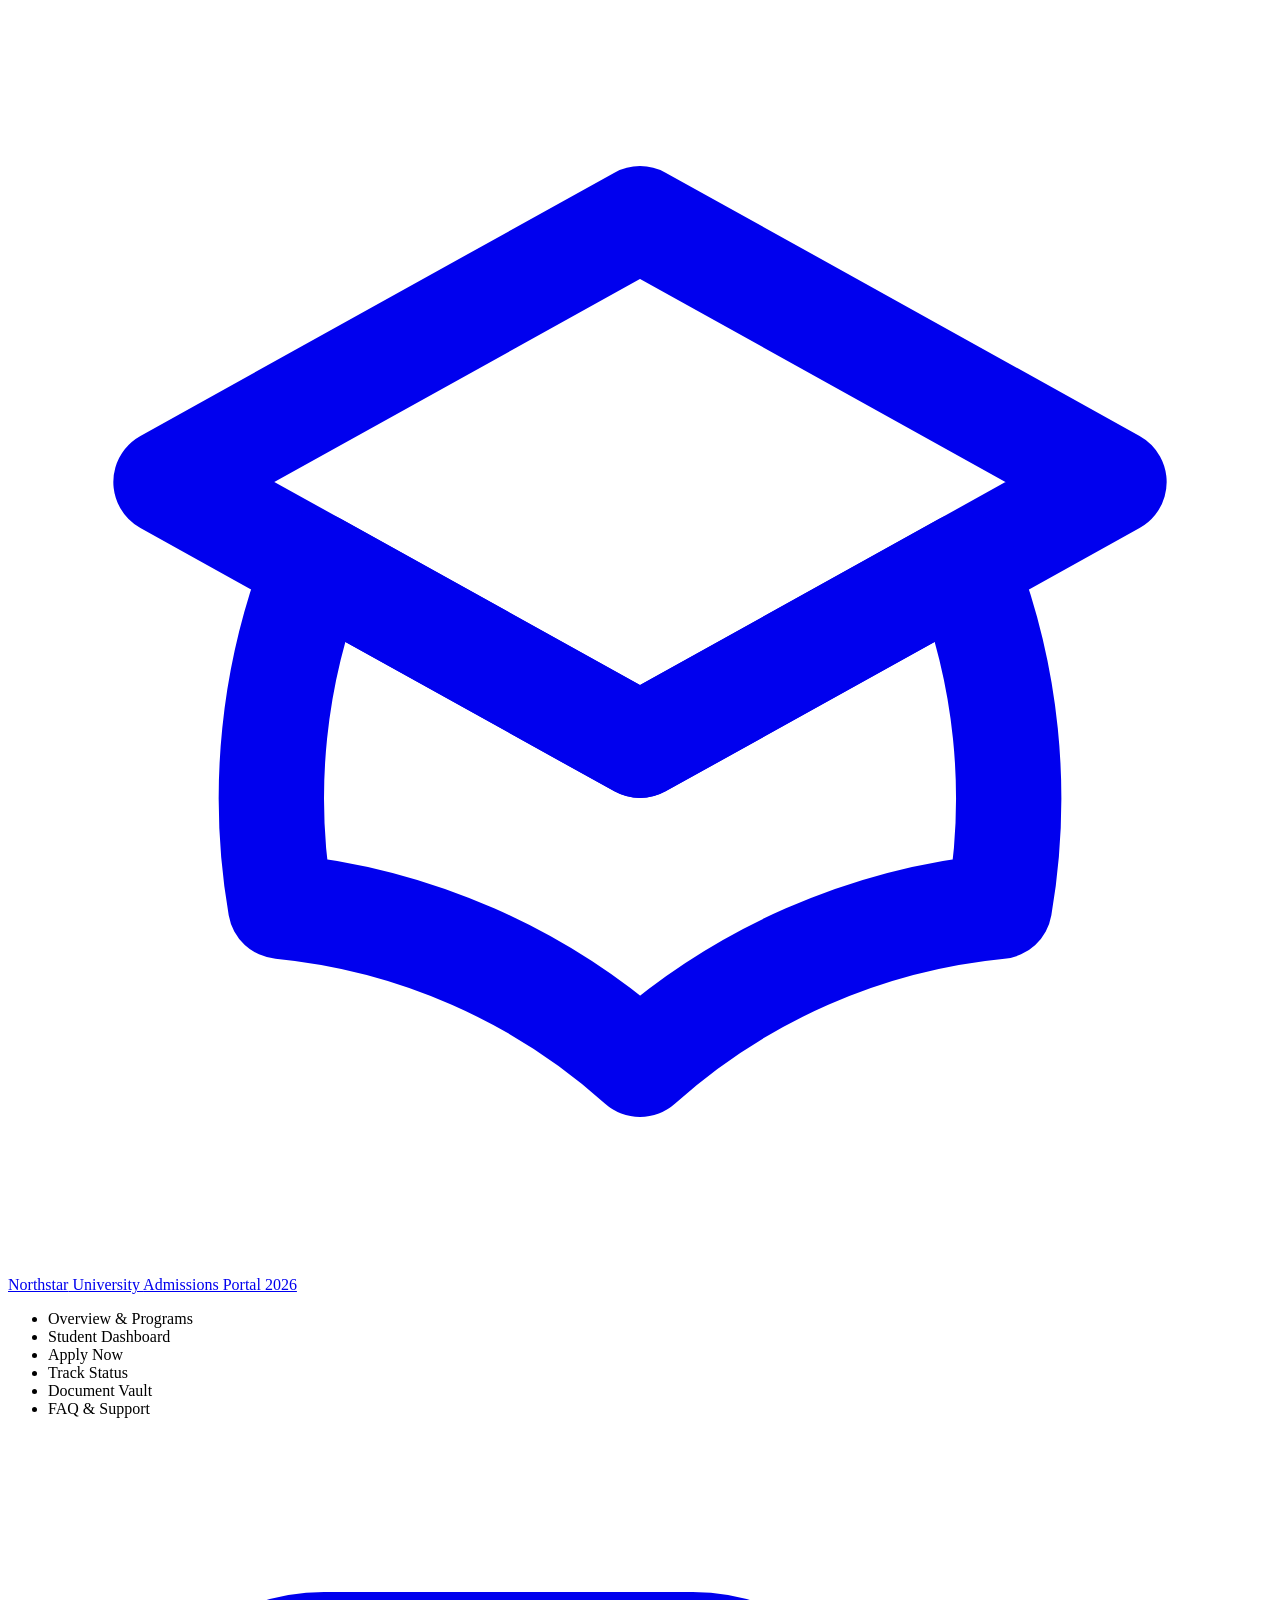
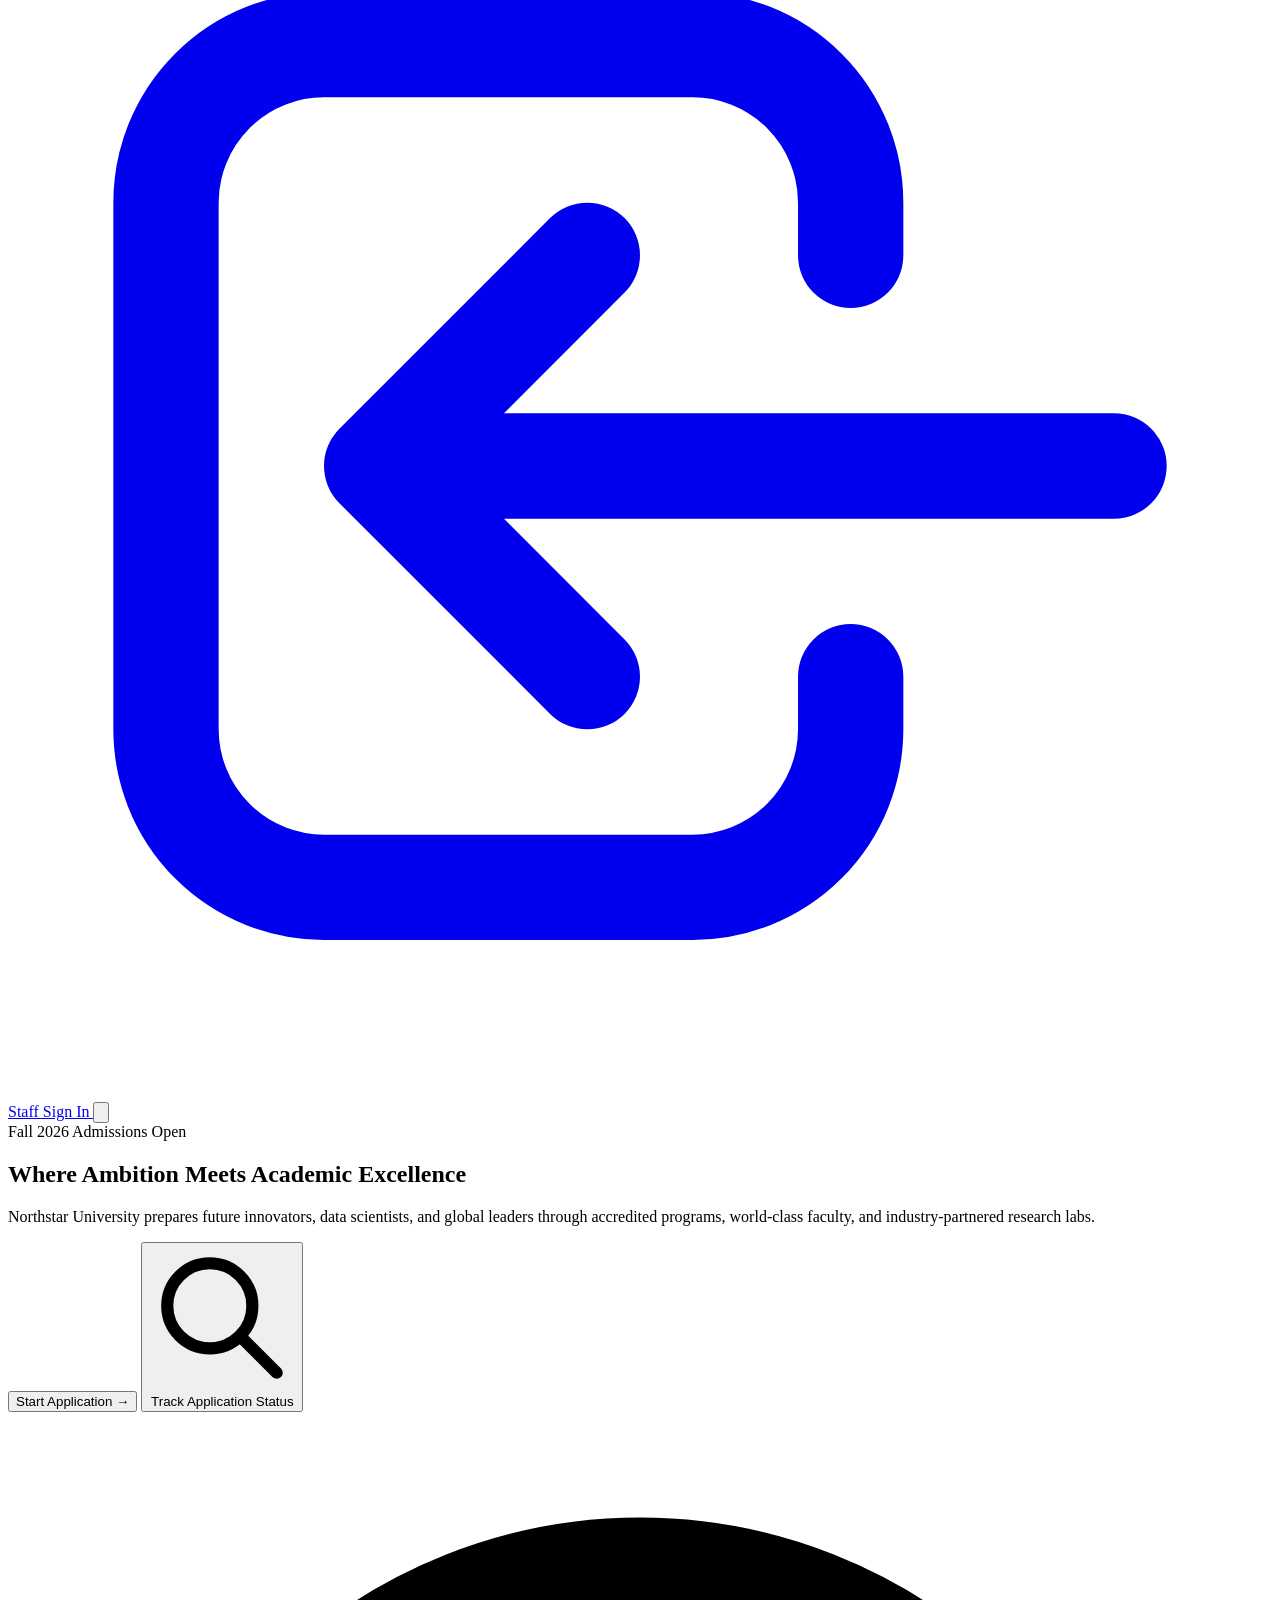
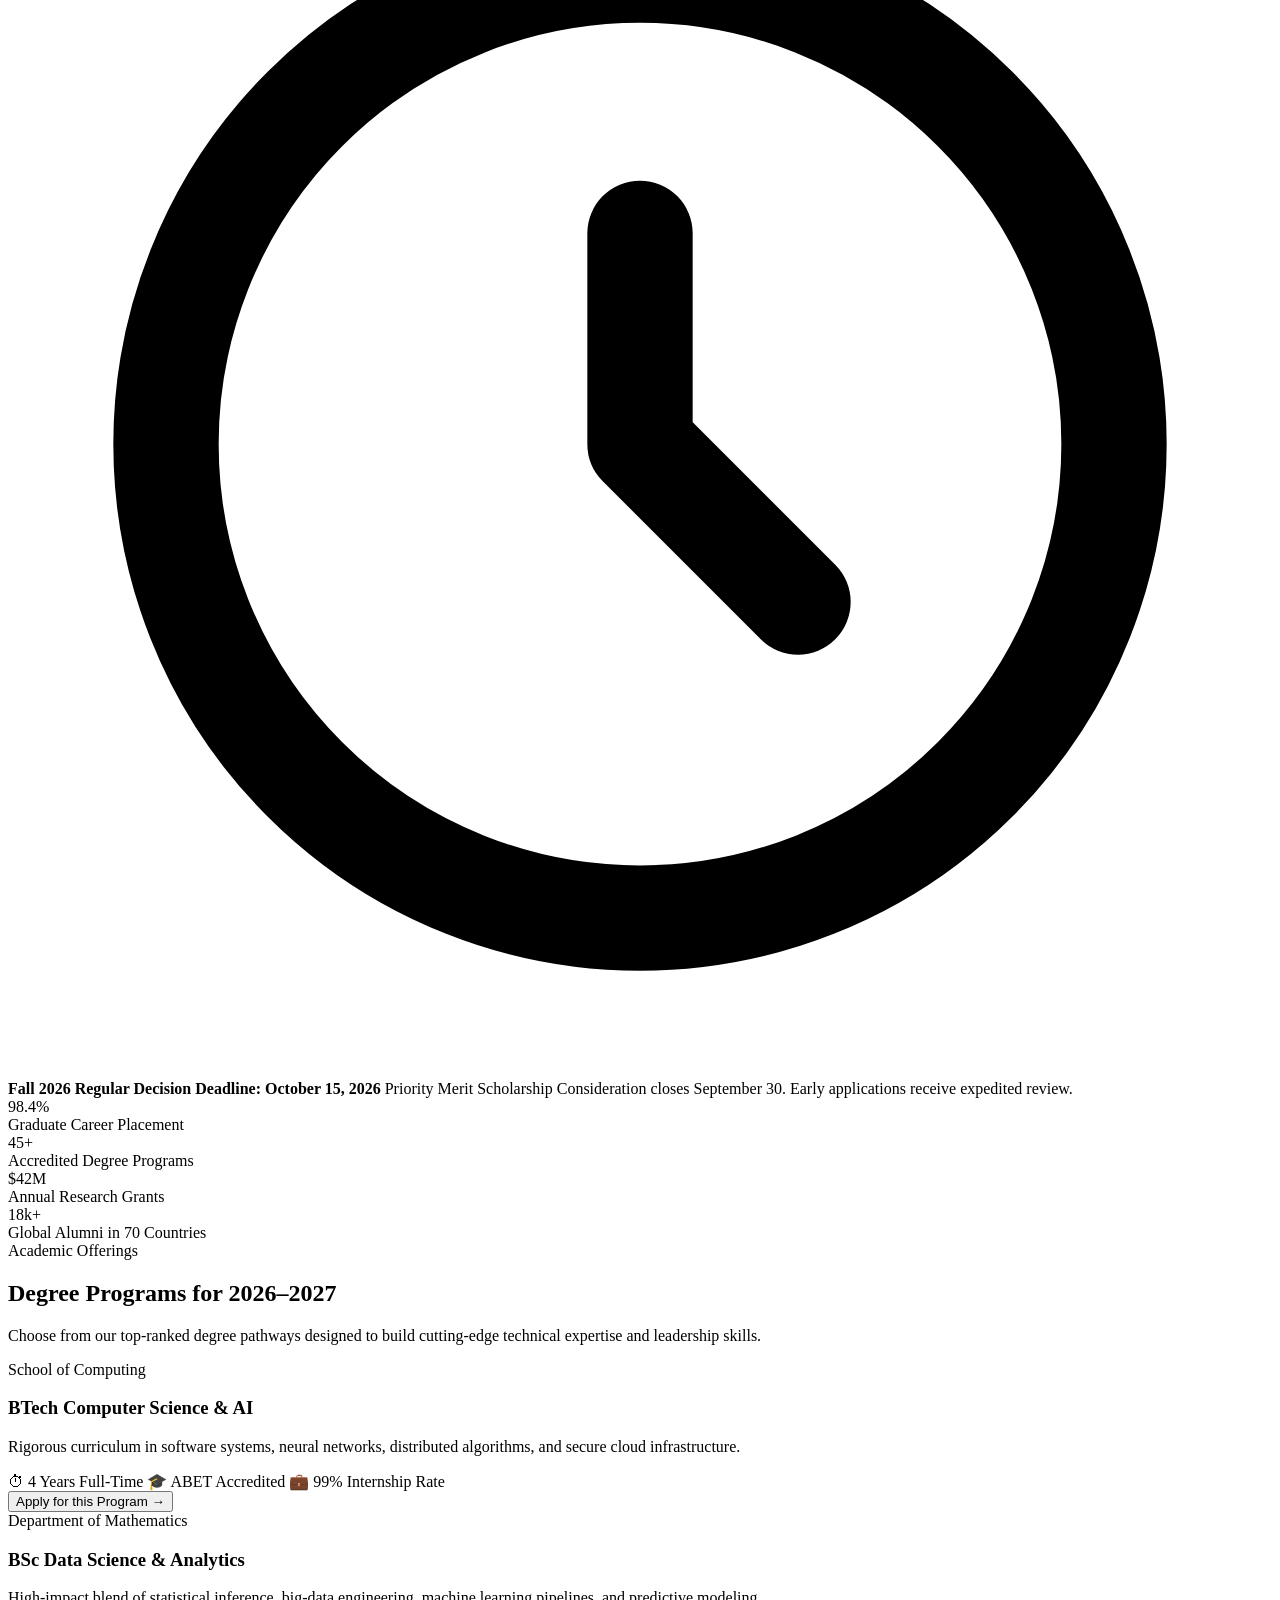
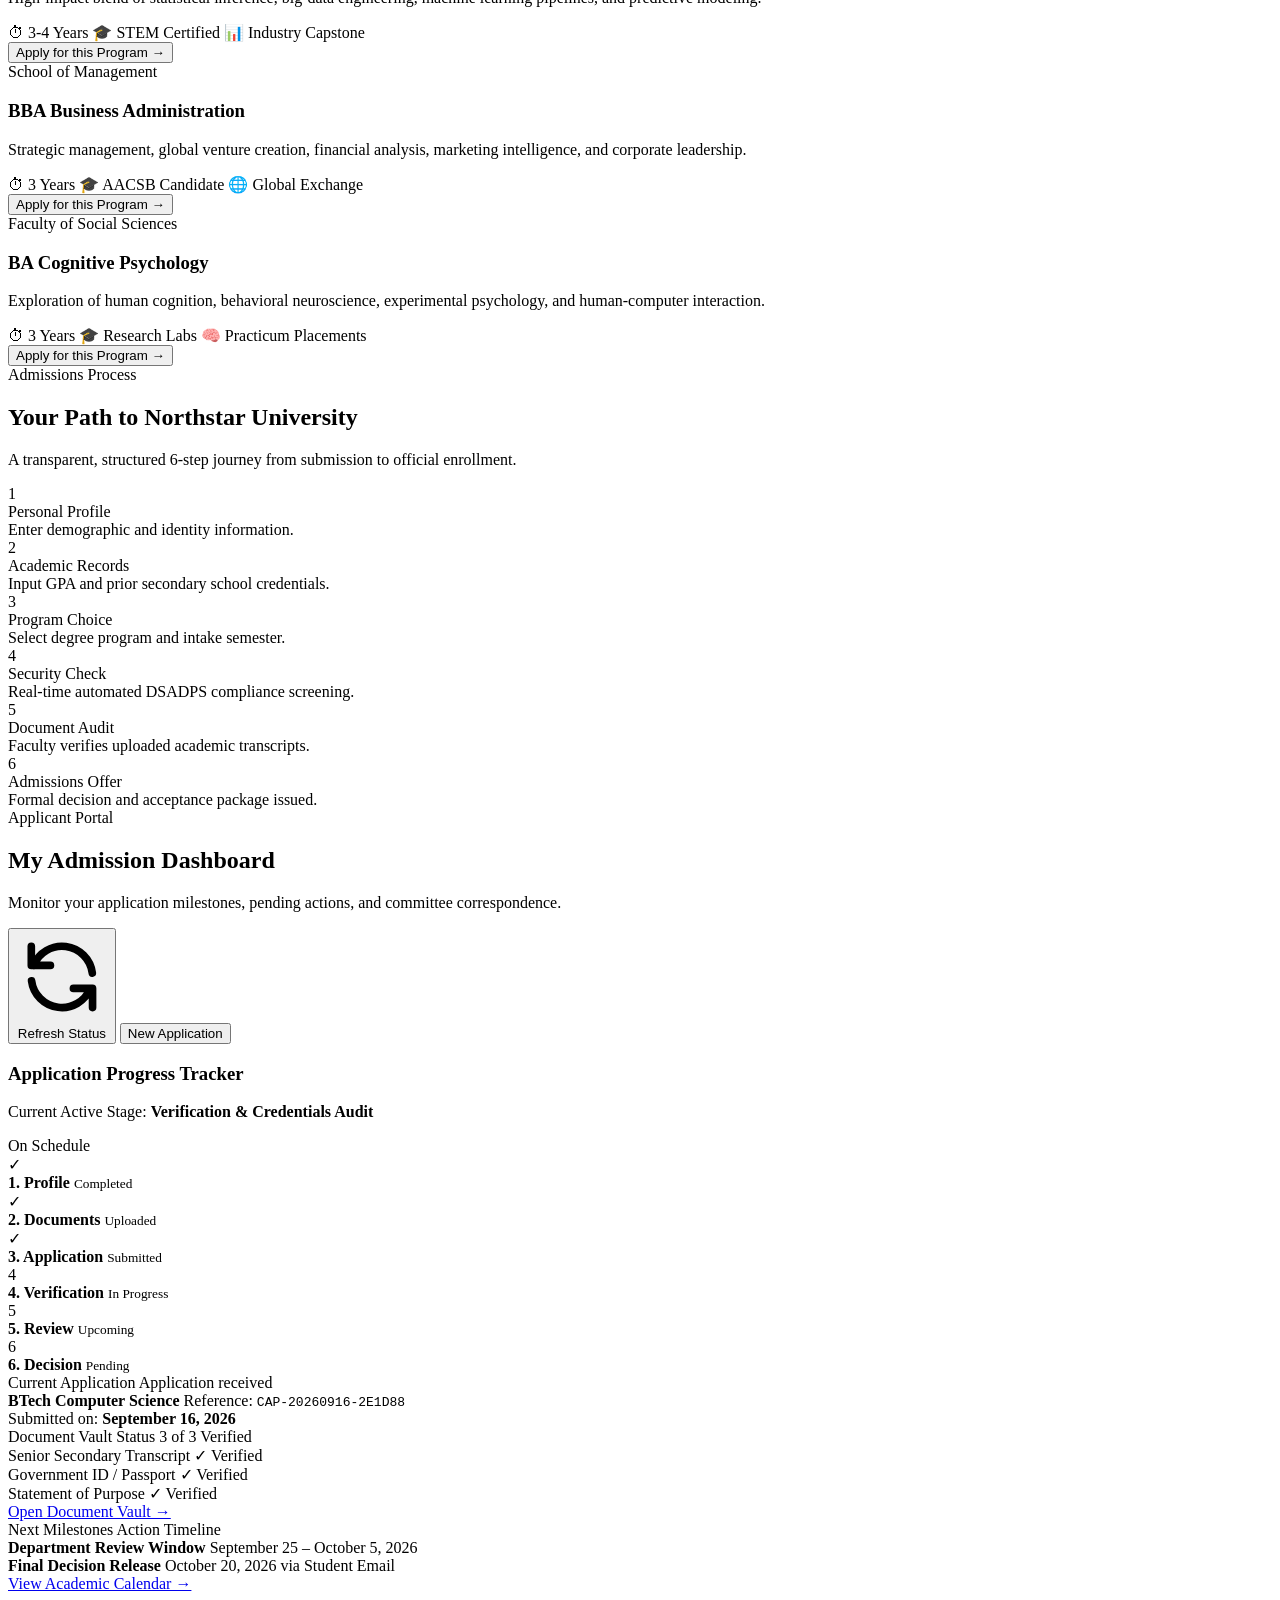
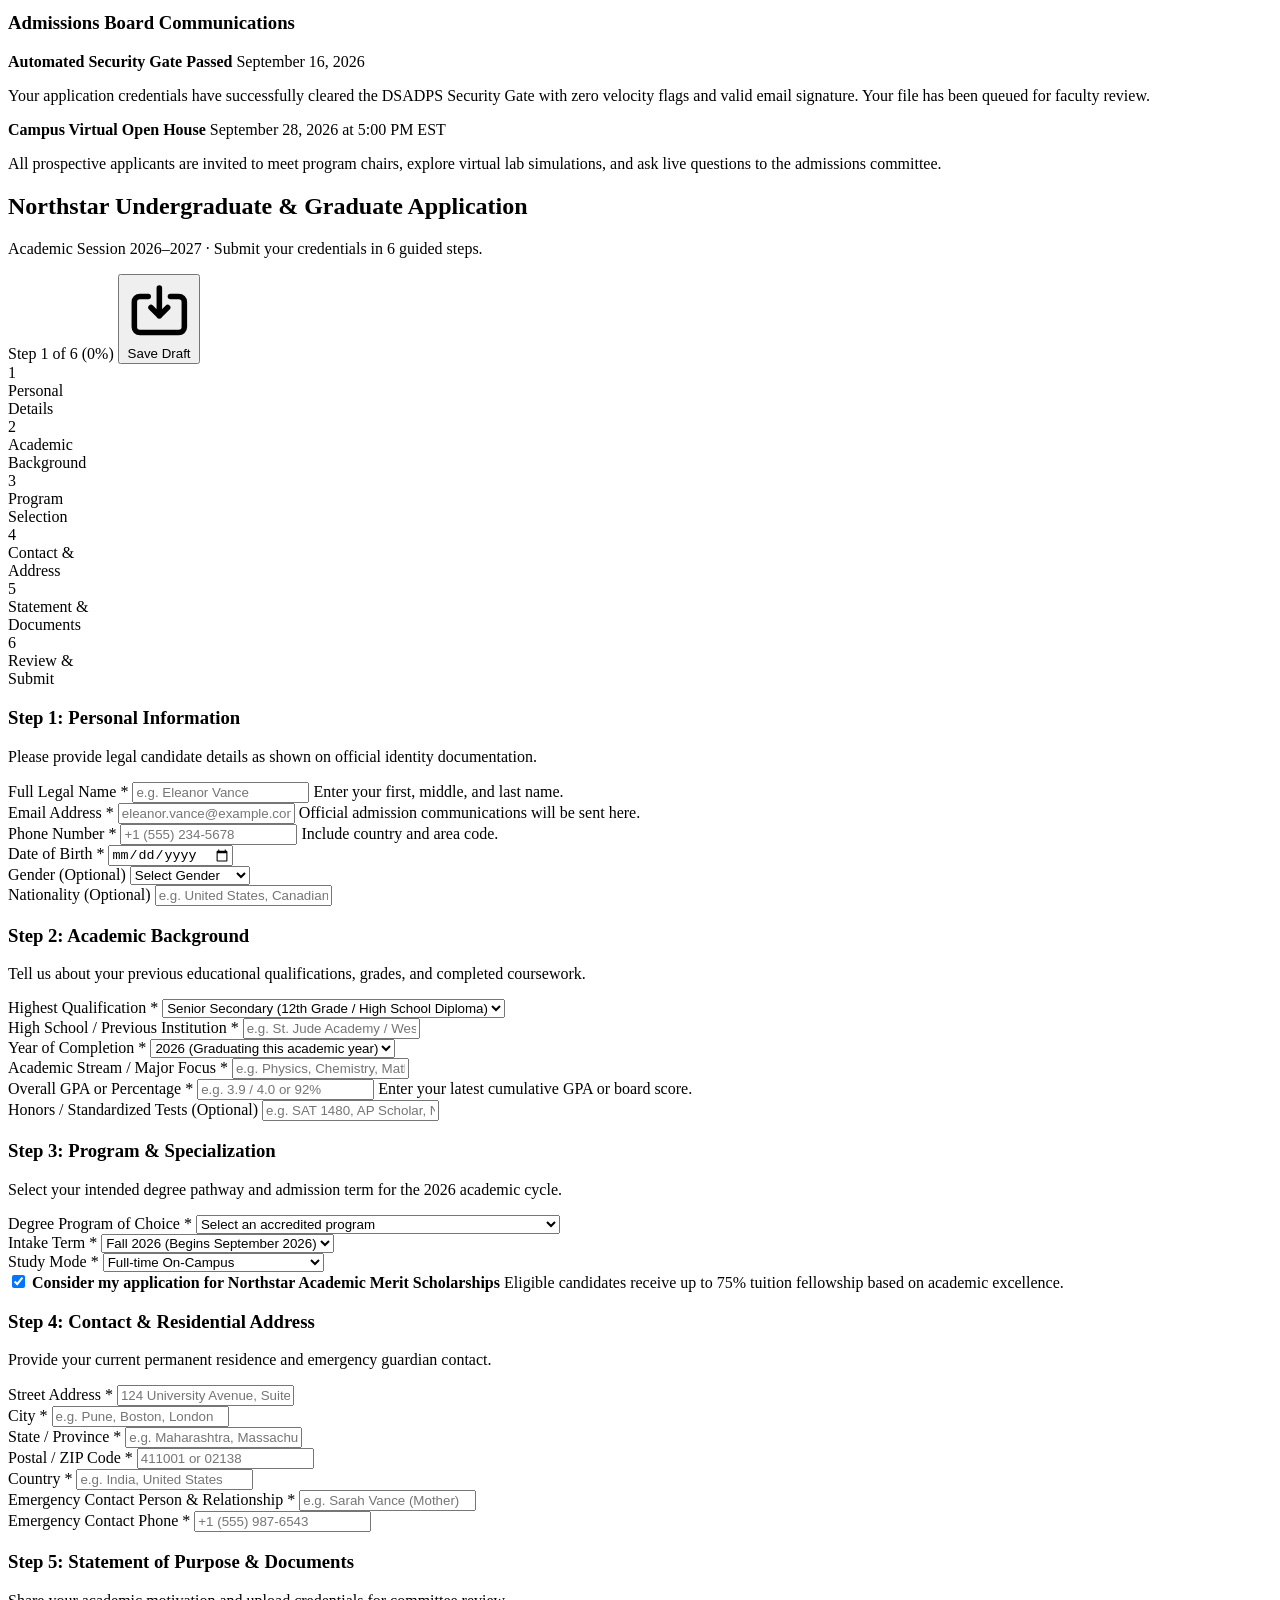
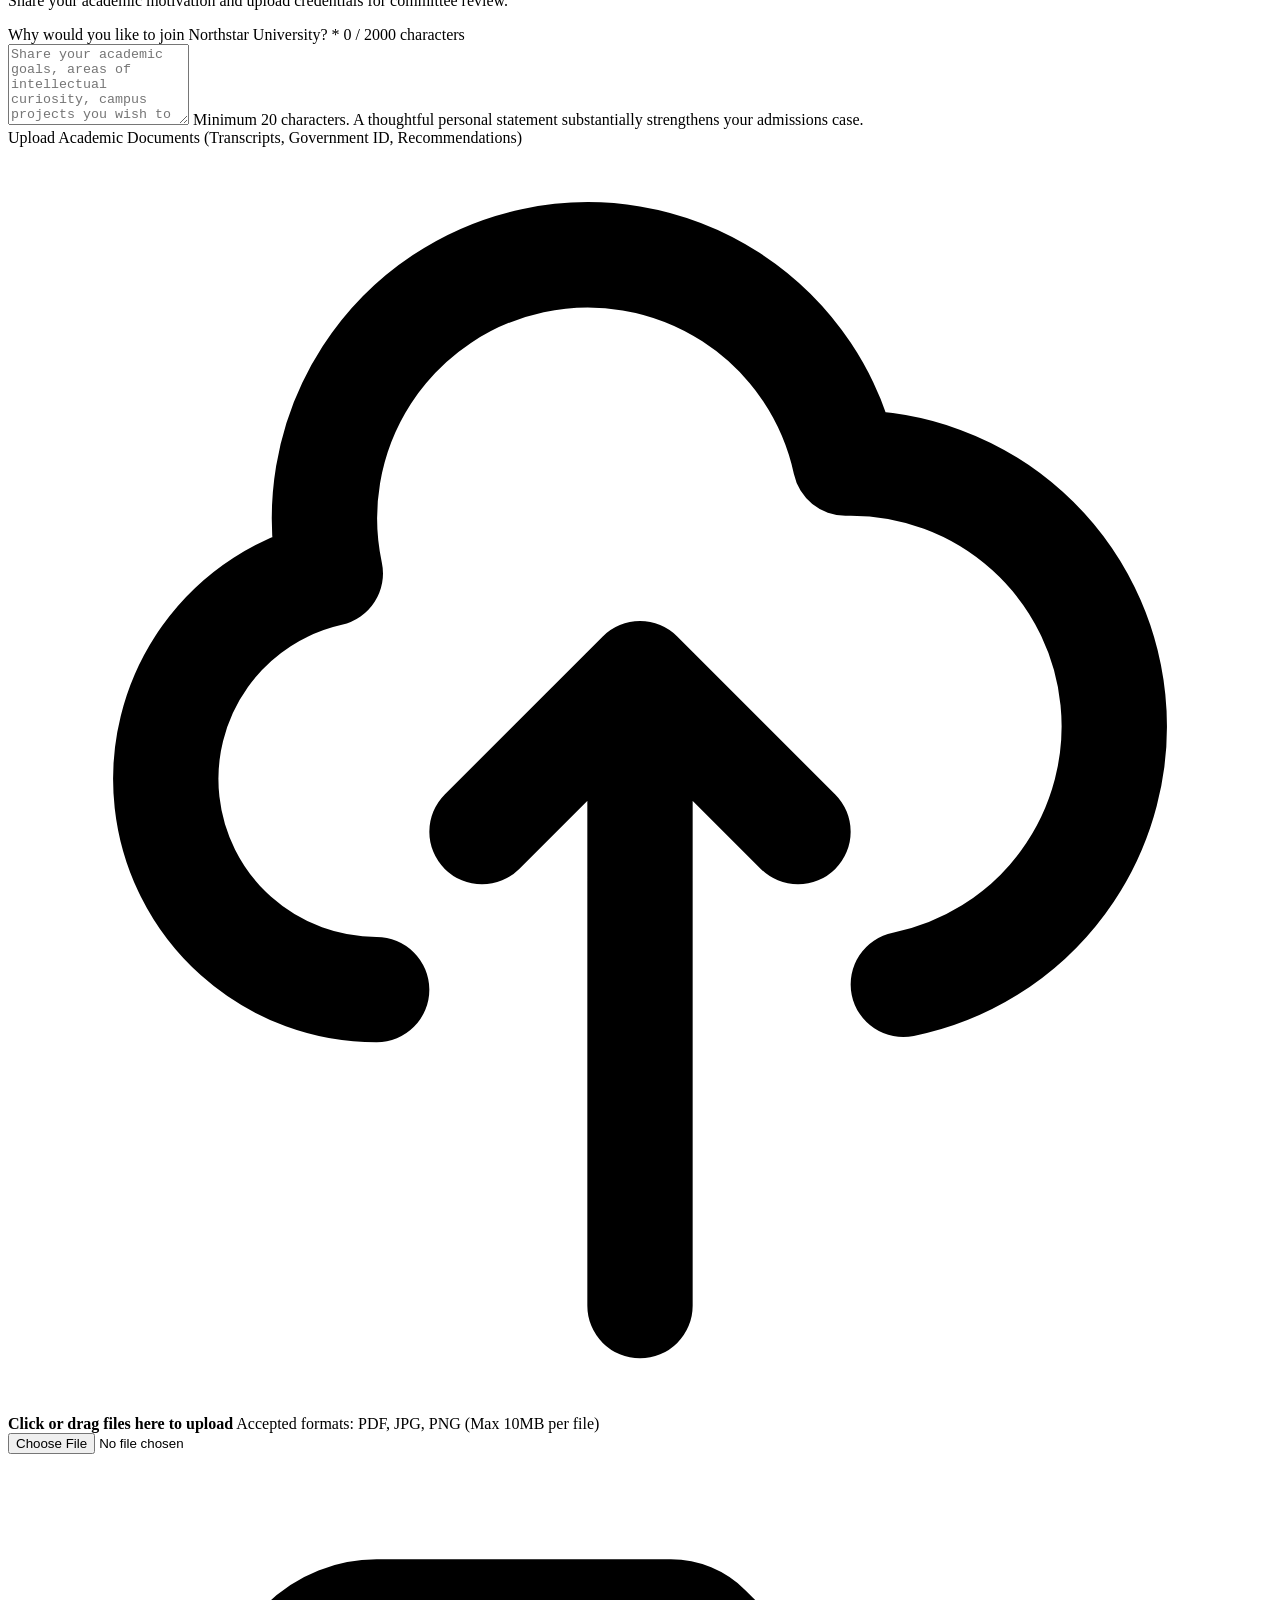
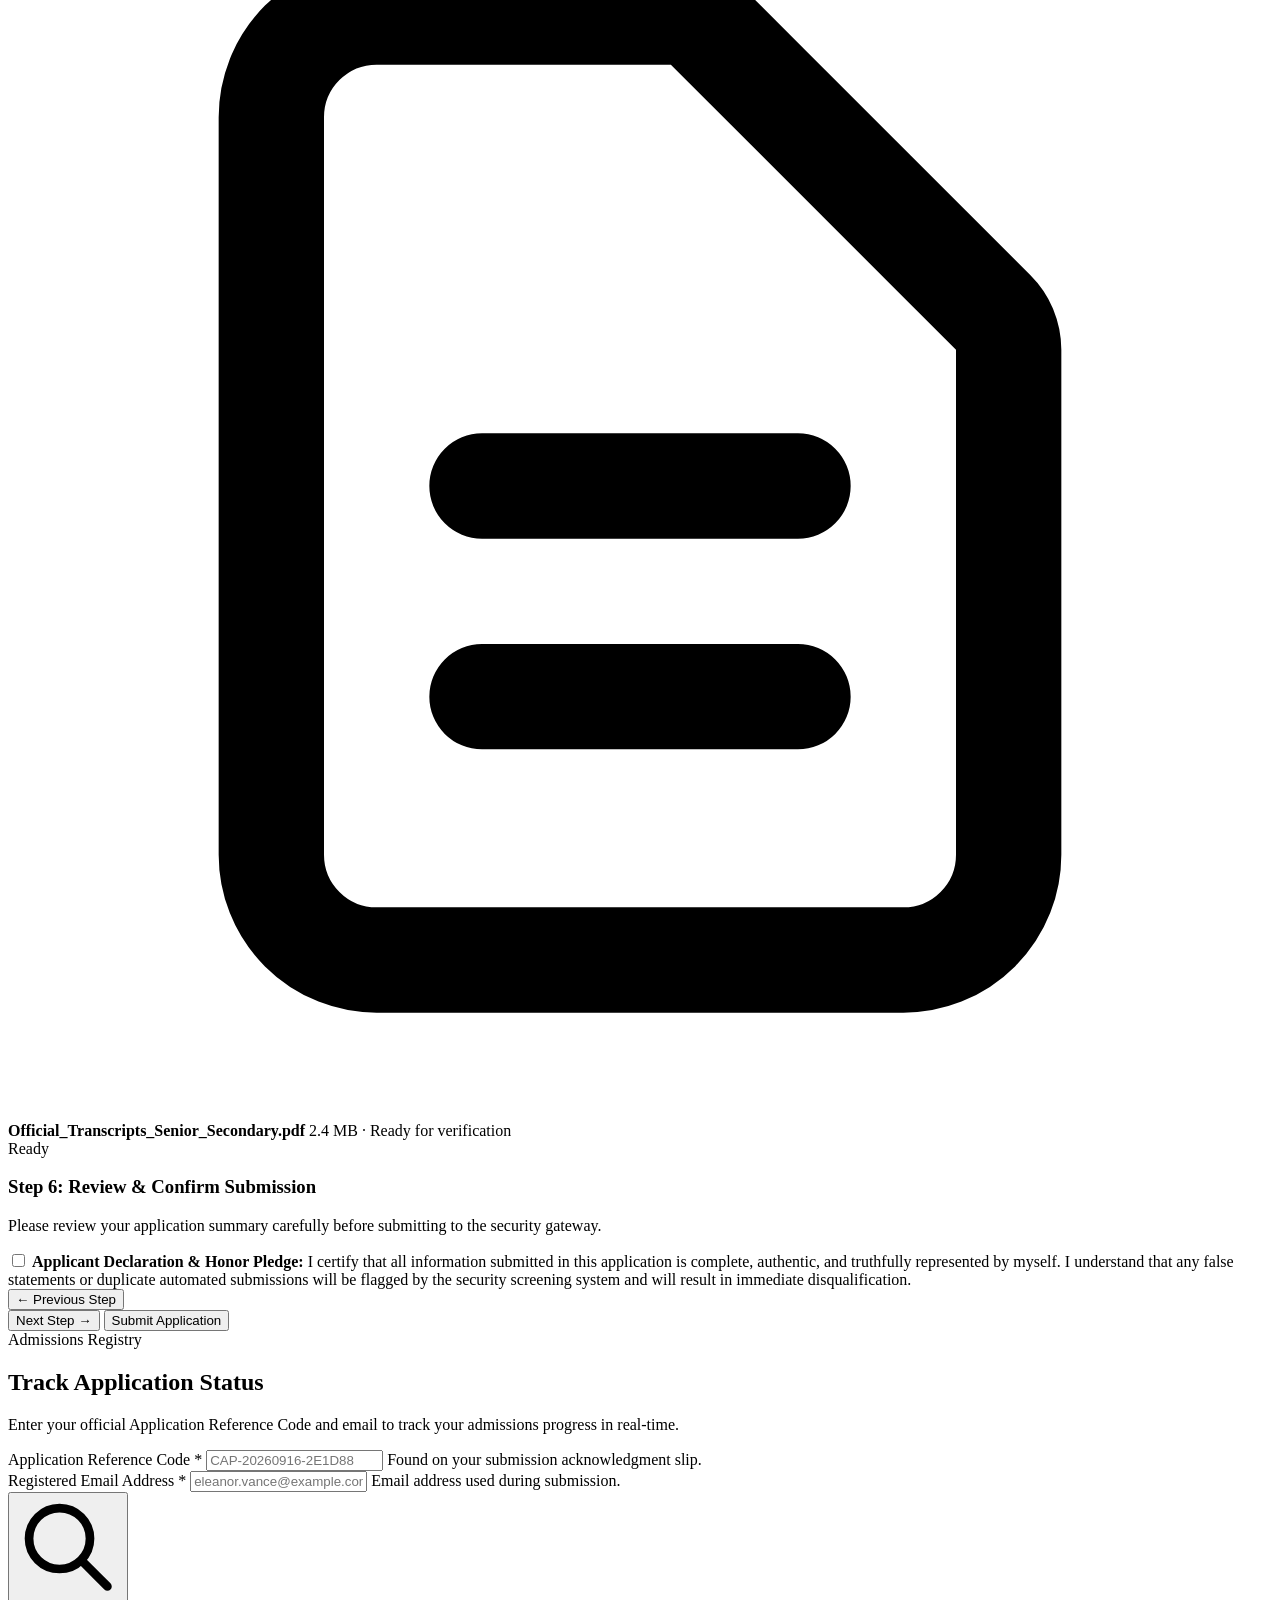
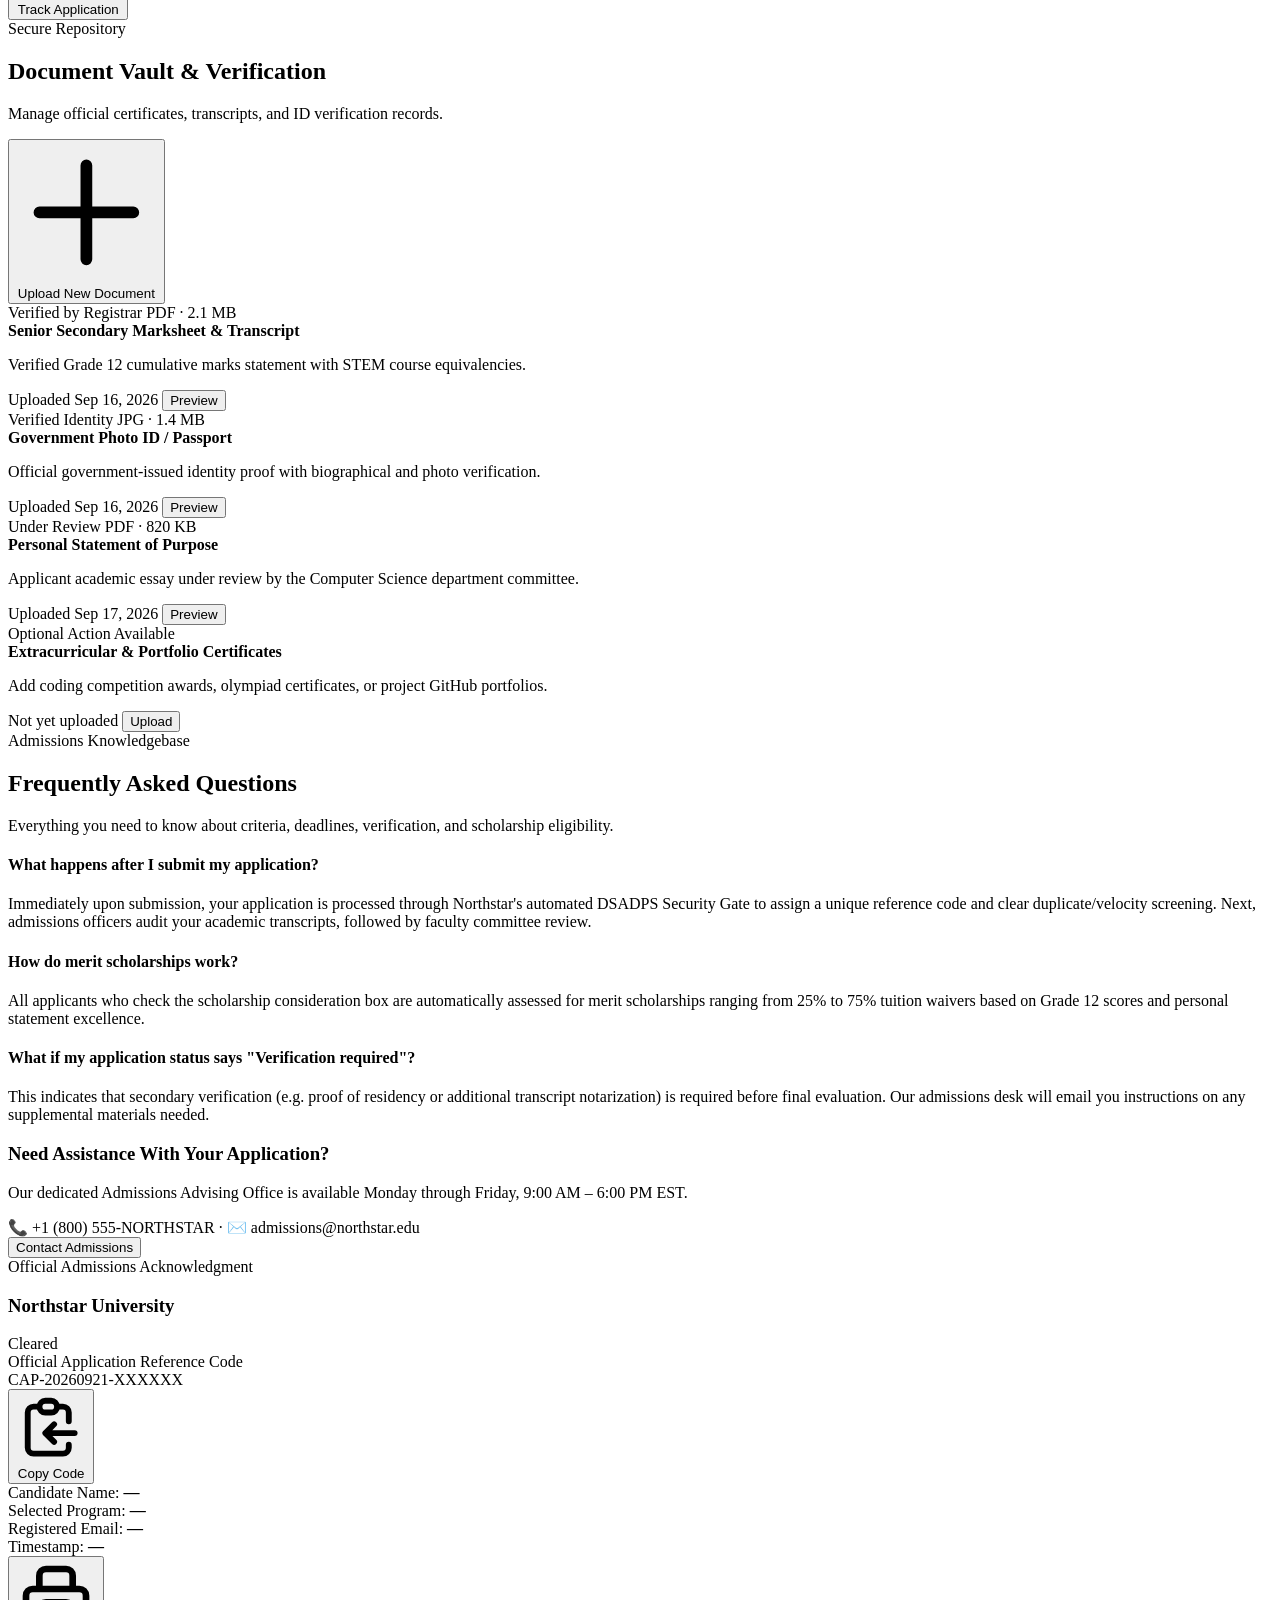
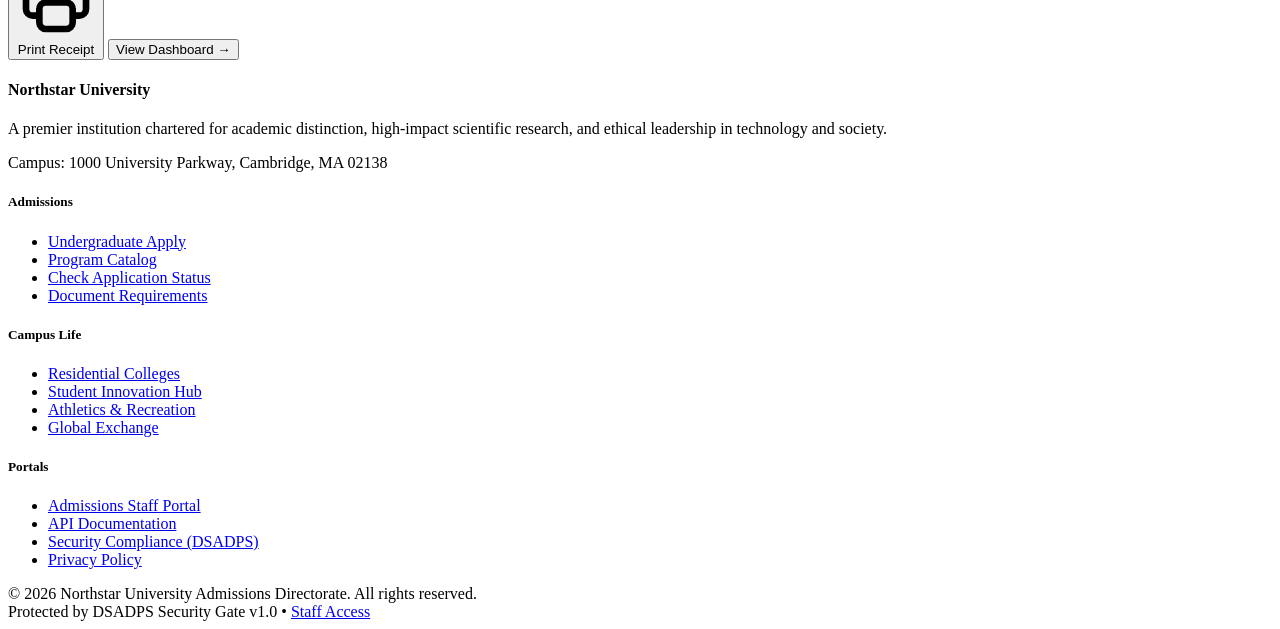
==== commit afdd59d7: "refactor: move inline styles to CSS classes and tokens" ====
--- a/app/static/portal.html
+++ b/app/static/portal.html
@@ -17,14 +17,14 @@
     <div class="container portal-nav">
       <a href="#" class="brand-logo" data-tab-target="tab-overview">
         <div class="brand-crest">
-          <svg style="width: 24px; height: 24px;" fill="none" viewBox="0 0 24 24" stroke="currentColor">
+          <svg class="w-24px h-24px" fill="none" viewBox="0 0 24 24" stroke="currentColor">
             <path stroke-linecap="round" stroke-linejoin="round" stroke-width="2" d="M12 14l9-5-9-5-9 5 9 5z" />
             <path stroke-linecap="round" stroke-linejoin="round" stroke-width="2" d="M12 14l6.16-3.422a12.083 12.083 0 01.665 6.479A11.952 11.952 0 0012 20.055a11.952 11.952 0 00-6.824-2.998 12.078 12.078 0 01.665-6.479L12 14z" />
           </svg>
         </div>
         <div>
           <span>Northstar</span> University
-          <span style="font-size: 0.65rem; display: block; font-weight: 500; color: var(--text-muted); letter-spacing: 0.08em; text-transform: uppercase;">Admissions Portal 2026</span>
+          <span class="fs-0_65 d-block fw-500 text-muted ls-em-0_08 tt-uppercase">Admissions Portal 2026</span>
         </div>
       </a>
 
@@ -41,13 +41,13 @@
       <!-- Action Buttons -->
       <div class="nav-actions">
         <a href="/admin" class="btn btn-secondary btn-sm" title="Admissions Staff Portal">
-          <svg style="width: 16px; height: 16px;" fill="none" viewBox="0 0 24 24" stroke="currentColor">
+          <svg class="w-16px h-16px" fill="none" viewBox="0 0 24 24" stroke="currentColor">
             <path stroke-linecap="round" stroke-linejoin="round" stroke-width="2" d="M11 16l-4-4m0 0l4-4m-4 4h14m-5 4v1a3 3 0 01-3 3H6a3 3 0 01-3-3V7a3 3 0 013-3h7a3 3 0 013 3v1" />
           </svg>
           Staff Sign In
         </a>
         <button class="mobile-toggle" id="mobileToggle" aria-label="Toggle navigation">
-          <svg style="width: 24px; height: 24px;" fill="none" viewBox="0 0 24 24" stroke="currentColor">
+          <svg class="w-24px h-24px" fill="none" viewBox="0 0 24 24" stroke="currentColor">
             <path stroke-linecap="round" stroke-linejoin="round" stroke-width="2" d="M4 6h16M4 12h16M4 18h16" />
           </svg>
         </button>
@@ -82,7 +82,7 @@
               Start Application →
             </button>
             <button class="btn btn-secondary btn-lg" data-tab-target="tab-status">
-              <svg style="width: 18px; height: 18px;" fill="none" viewBox="0 0 24 24" stroke="currentColor">
+              <svg class="w-18px h-18px" fill="none" viewBox="0 0 24 24" stroke="currentColor">
                 <path stroke-linecap="round" stroke-linejoin="round" stroke-width="2" d="M21 21l-6-6m2-5a7 7 0 11-14 0 7 7 0 0114 0z" />
               </svg>
               Track Application Status
@@ -92,7 +92,7 @@
           <!-- Deadline Announcement Card -->
           <div class="deadline-pill">
             <div class="deadline-pill-icon">
-              <svg style="width: 20px; height: 20px;" fill="none" viewBox="0 0 24 24" stroke="currentColor">
+              <svg class="w-20px h-20px" fill="none" viewBox="0 0 24 24" stroke="currentColor">
                 <path stroke-linecap="round" stroke-linejoin="round" stroke-width="2" d="M12 8v4l3 3m6-3a9 9 0 11-18 0 9 9 0 0118 0z" />
               </svg>
             </div>
@@ -129,7 +129,7 @@
       </section>
 
       <!-- Programs Catalog Section -->
-      <section style="padding: 70px 0;">
+      <section class="p-70-0">
         <div class="container">
           <div class="section-header">
             <div class="section-tag">Academic Offerings</div>
@@ -214,8 +214,8 @@
       <!-- Visual Application Roadmap -->
       <section class="container">
         <div class="roadmap-strip">
-          <div class="section-header" style="margin-bottom: 20px;">
-            <div class="section-tag" style="color: #60A5FA;">Admissions Process</div>
+          <div class="section-header mb-20">
+            <div class="section-tag text-link-on-dark">Admissions Process</div>
             <h2 class="section-title">Your Path to Northstar University</h2>
             <p class="section-desc">A transparent, structured 6-step journey from submission to official enrollment.</p>
           </div>
@@ -260,19 +260,19 @@
     <!-- ====================================================================
          TAB 2: STUDENT DASHBOARD (Admission Hub)
          ==================================================================== -->
-    <div id="tab-dashboard" class="tab-pane" style="display: none; padding: 50px 0;">
+    <div id="tab-dashboard" class="tab-pane hidden p-50-0">
       <div class="container">
         
         <!-- Dashboard Header -->
-        <div class="flex items-center justify-between" style="margin-bottom: 30px; flex-wrap: wrap; gap: 16px;">
+        <div class="flex items-center justify-between mb-30 wrap-wrap gap-px-16">
           <div>
-            <span class="badge badge-info" style="margin-bottom: 8px;">Applicant Portal</span>
-            <h2 style="font-size: 2rem; color: var(--navy-900);">My Admission Dashboard</h2>
-            <p style="color: var(--text-secondary);">Monitor your application milestones, pending actions, and committee correspondence.</p>
+            <span class="badge badge-info mb-8">Applicant Portal</span>
+            <h2 class="fs-2 text-navy-900">My Admission Dashboard</h2>
+            <p class="text-secondary">Monitor your application milestones, pending actions, and committee correspondence.</p>
           </div>
           <div class="flex items-center gap-3">
             <button class="btn btn-secondary btn-sm" data-tab-target="tab-status">
-              <svg style="width: 16px; height: 16px;" fill="none" viewBox="0 0 24 24" stroke="currentColor"><path stroke-linecap="round" stroke-linejoin="round" stroke-width="2" d="M4 4v5h.582m15.356 2A8.001 8.001 0 004.582 9m0 0H9m11 11v-5h-.581m0 0a8.003 8.003 0 01-15.357-2m15.357 2H15" /></svg>
+              <svg class="w-16px h-16px" fill="none" viewBox="0 0 24 24" stroke="currentColor"><path stroke-linecap="round" stroke-linejoin="round" stroke-width="2" d="M4 4v5h.582m15.356 2A8.001 8.001 0 004.582 9m0 0H9m11 11v-5h-.581m0 0a8.003 8.003 0 01-15.357-2m15.357 2H15" /></svg>
               Refresh Status
             </button>
             <button class="btn btn-primary btn-sm" data-tab-target="tab-apply">
@@ -282,11 +282,11 @@
         </div>
 
         <!-- Visual Application Progress Tracker -->
-        <div class="card" style="margin-bottom: 30px; box-shadow: var(--shadow-md);">
-          <div class="flex items-center justify-between" style="margin-bottom: 20px; flex-wrap: wrap; gap: 12px;">
+        <div class="card mb-30 shadow-md">
+          <div class="flex items-center justify-between mb-20 wrap-wrap gap-px-12">
             <div>
-              <h3 style="font-size: 1.15rem; color: var(--navy-900);">Application Progress Tracker</h3>
-              <p style="font-size: 0.825rem; color: var(--text-muted);">Current Active Stage: <strong>Verification & Credentials Audit</strong></p>
+              <h3 class="fs-1_15 text-navy-900">Application Progress Tracker</h3>
+              <p class="fs-0_825 text-muted">Current Active Stage: <strong>Verification & Credentials Audit</strong></p>
             </div>
             <span class="badge badge-success">
               <span class="badge-dot"></span> On Schedule
@@ -294,57 +294,57 @@
           </div>
 
           <!-- Progress Stepper Tracker -->
-          <div style="background: var(--bg-card-subtle); height: 8px; border-radius: 4px; overflow: hidden; margin-bottom: 24px;">
-            <div id="dashProgressFill" style="width: 65%; height: 100%; background: linear-gradient(90deg, var(--brand-blue), var(--success)); transition: width 0.4s ease;"></div>
-          </div>
-
-          <div class="grid grid-cols-6" style="gap: 12px; text-align: center;">
+          <div class="bg-card-subtle h-8px radius-4 overflow-hidden mb-24">
+            <div id="dashProgressFill" class="dash-progress-fill"></div>
+          </div>
+
+          <div class="grid grid-cols-6 gap-px-12 text-center">
             <div>
-              <div style="width: 32px; height: 32px; background: var(--success); color: white; border-radius: 50%; display: flex; align-items: center; justify-content: center; margin: 0 auto 8px; font-weight: 700; font-size: 0.8rem;">✓</div>
-              <strong style="font-size: 0.8rem; display: block; color: var(--navy-900);">1. Profile</strong>
-              <small style="color: var(--text-muted); font-size: 0.7rem;">Completed</small>
+              <div class="w-32px h-32px bg-success text-white radius-circle d-flex items-center justify-center center-mb-8 fw-700 fs-0_8">✓</div>
+              <strong class="fs-0_8 d-block text-navy-900">1. Profile</strong>
+              <small class="text-muted fs-0_7">Completed</small>
             </div>
             <div>
-              <div style="width: 32px; height: 32px; background: var(--success); color: white; border-radius: 50%; display: flex; align-items: center; justify-content: center; margin: 0 auto 8px; font-weight: 700; font-size: 0.8rem;">✓</div>
-              <strong style="font-size: 0.8rem; display: block; color: var(--navy-900);">2. Documents</strong>
-              <small style="color: var(--text-muted); font-size: 0.7rem;">Uploaded</small>
+              <div class="w-32px h-32px bg-success text-white radius-circle d-flex items-center justify-center center-mb-8 fw-700 fs-0_8">✓</div>
+              <strong class="fs-0_8 d-block text-navy-900">2. Documents</strong>
+              <small class="text-muted fs-0_7">Uploaded</small>
             </div>
             <div>
-              <div style="width: 32px; height: 32px; background: var(--success); color: white; border-radius: 50%; display: flex; align-items: center; justify-content: center; margin: 0 auto 8px; font-weight: 700; font-size: 0.8rem;">✓</div>
-              <strong style="font-size: 0.8rem; display: block; color: var(--navy-900);">3. Application</strong>
-              <small style="color: var(--text-muted); font-size: 0.7rem;">Submitted</small>
+              <div class="w-32px h-32px bg-success text-white radius-circle d-flex items-center justify-center center-mb-8 fw-700 fs-0_8">✓</div>
+              <strong class="fs-0_8 d-block text-navy-900">3. Application</strong>
+              <small class="text-muted fs-0_7">Submitted</small>
             </div>
             <div>
-              <div style="width: 32px; height: 32px; background: var(--brand-blue); color: white; border-radius: 50%; display: flex; align-items: center; justify-content: center; margin: 0 auto 8px; font-weight: 700; font-size: 0.8rem; box-shadow: 0 0 0 4px rgba(37, 99, 235, 0.2);">4</div>
-              <strong style="font-size: 0.8rem; display: block; color: var(--brand-blue);">4. Verification</strong>
-              <small style="color: var(--brand-blue); font-size: 0.7rem; font-weight: 600;">In Progress</small>
+              <div class="w-32px h-32px bg-brand-blue text-white radius-circle d-flex items-center justify-center center-mb-8 fw-700 fs-0_8 ring-brand">4</div>
+              <strong class="fs-0_8 d-block text-brand-blue">4. Verification</strong>
+              <small class="text-brand-blue fs-0_7 fw-600">In Progress</small>
             </div>
             <div>
-              <div style="width: 32px; height: 32px; background: #ffffff; border: 2px solid var(--border-strong); color: var(--text-muted); border-radius: 50%; display: flex; align-items: center; justify-content: center; margin: 0 auto 8px; font-weight: 700; font-size: 0.8rem;">5</div>
-              <strong style="font-size: 0.8rem; display: block; color: var(--text-muted);">5. Review</strong>
-              <small style="color: var(--text-muted); font-size: 0.7rem;">Upcoming</small>
+              <div class="w-32px h-32px bg-white bd-2-solid-border-strong text-muted radius-circle d-flex items-center justify-center center-mb-8 fw-700 fs-0_8">5</div>
+              <strong class="fs-0_8 d-block text-muted">5. Review</strong>
+              <small class="text-muted fs-0_7">Upcoming</small>
             </div>
             <div>
-              <div style="width: 32px; height: 32px; background: #ffffff; border: 2px solid var(--border-strong); color: var(--text-muted); border-radius: 50%; display: flex; align-items: center; justify-content: center; margin: 0 auto 8px; font-weight: 700; font-size: 0.8rem;">6</div>
-              <strong style="font-size: 0.8rem; display: block; color: var(--text-muted);">6. Decision</strong>
-              <small style="color: var(--text-muted); font-size: 0.7rem;">Pending</small>
+              <div class="w-32px h-32px bg-white bd-2-solid-border-strong text-muted radius-circle d-flex items-center justify-center center-mb-8 fw-700 fs-0_8">6</div>
+              <strong class="fs-0_8 d-block text-muted">6. Decision</strong>
+              <small class="text-muted fs-0_7">Pending</small>
             </div>
           </div>
         </div>
 
         <!-- Dashboard Cards Grid -->
-        <div class="grid grid-cols-3" style="gap: 24px; margin-bottom: 30px;">
+        <div class="grid grid-cols-3 gap-px-24 mb-30">
           <!-- Card 1: Application Status -->
           <div class="card card-hover">
             <div class="card-header">
-              <span class="card-title" style="font-size: 1rem;">Current Application</span>
+              <span class="card-title fs-1">Current Application</span>
               <span class="badge badge-success" id="dashAppStatus">Application received</span>
             </div>
-            <div style="margin-bottom: 16px;">
-              <strong style="font-size: 1.25rem; color: var(--navy-900); display: block;" id="dashAppProgram">BTech Computer Science</strong>
-              <span style="font-size: 0.825rem; color: var(--text-muted);">Reference: <code id="dashAppRef" style="color: var(--brand-blue); font-weight: 700;">CAP-20260916-2E1D88</code></span>
-            </div>
-            <div style="font-size: 0.825rem; color: var(--text-secondary); border-top: 1px solid var(--border-light); padding-top: 12px;">
+            <div class="mb-16">
+              <strong class="fs-1_25 text-navy-900 d-block" id="dashAppProgram">BTech Computer Science</strong>
+              <span class="fs-0_825 text-muted">Reference: <code id="dashAppRef" class="text-brand-blue fw-700">CAP-20260916-2E1D88</code></span>
+            </div>
+            <div class="fs-0_825 text-secondary bt-1-solid-border-light pt-12">
               Submitted on: <strong id="dashAppDate">September 16, 2026</strong>
             </div>
           </div>
@@ -352,68 +352,68 @@
           <!-- Card 2: Document Checklist -->
           <div class="card card-hover">
             <div class="card-header">
-              <span class="card-title" style="font-size: 1rem;">Document Vault Status</span>
+              <span class="card-title fs-1">Document Vault Status</span>
               <span class="badge badge-info">3 of 3 Verified</span>
             </div>
-            <div style="display: flex; flex-direction: column; gap: 8px; font-size: 0.825rem;">
+            <div class="d-flex flexdir-column gap-px-8 fs-0_825">
               <div class="flex items-center justify-between">
                 <span>Senior Secondary Transcript</span>
-                <span style="color: var(--success); font-weight: 600;">✓ Verified</span>
+                <span class="text-success fw-600">✓ Verified</span>
               </div>
               <div class="flex items-center justify-between">
                 <span>Government ID / Passport</span>
-                <span style="color: var(--success); font-weight: 600;">✓ Verified</span>
+                <span class="text-success fw-600">✓ Verified</span>
               </div>
               <div class="flex items-center justify-between">
                 <span>Statement of Purpose</span>
-                <span style="color: var(--success); font-weight: 600;">✓ Verified</span>
-              </div>
-            </div>
-            <div style="margin-top: 16px; border-top: 1px solid var(--border-light); padding-top: 12px;">
-              <a href="#" data-tab-target="tab-vault" style="font-size: 0.825rem; font-weight: 600;">Open Document Vault →</a>
+                <span class="text-success fw-600">✓ Verified</span>
+              </div>
+            </div>
+            <div class="mt-16 bt-1-solid-border-light pt-12">
+              <a href="#" data-tab-target="tab-vault" class="fs-0_825 fw-600">Open Document Vault →</a>
             </div>
           </div>
 
           <!-- Card 3: Important Deadlines -->
           <div class="card card-hover">
             <div class="card-header">
-              <span class="card-title" style="font-size: 1rem;">Next Milestones</span>
+              <span class="card-title fs-1">Next Milestones</span>
               <span class="badge badge-warning">Action Timeline</span>
             </div>
-            <div style="display: flex; flex-direction: column; gap: 10px; font-size: 0.825rem;">
+            <div class="d-flex flexdir-column gap-px-10 fs-0_825">
               <div>
-                <strong style="color: var(--navy-900); display: block;">Department Review Window</strong>
-                <span style="color: var(--text-muted);">September 25 – October 5, 2026</span>
+                <strong class="text-navy-900 d-block">Department Review Window</strong>
+                <span class="text-muted">September 25 – October 5, 2026</span>
               </div>
               <div>
-                <strong style="color: var(--navy-900); display: block;">Final Decision Release</strong>
-                <span style="color: var(--text-muted);">October 20, 2026 via Student Email</span>
-              </div>
-            </div>
-            <div style="margin-top: 16px; border-top: 1px solid var(--border-light); padding-top: 12px;">
-              <a href="#" data-tab-target="tab-faq" style="font-size: 0.825rem; font-weight: 600;">View Academic Calendar →</a>
+                <strong class="text-navy-900 d-block">Final Decision Release</strong>
+                <span class="text-muted">October 20, 2026 via Student Email</span>
+              </div>
+            </div>
+            <div class="mt-16 bt-1-solid-border-light pt-12">
+              <a href="#" data-tab-target="tab-faq" class="fs-0_825 fw-600">View Academic Calendar →</a>
             </div>
           </div>
         </div>
 
         <!-- Recent Committee Announcements -->
         <div class="card">
-          <h3 style="font-size: 1.15rem; color: var(--navy-900); margin-bottom: 16px;">Admissions Board Communications</h3>
-          <div style="background: var(--info-bg); border: 1px solid var(--info-border); border-radius: var(--radius-md); padding: 18px; margin-bottom: 14px;">
-            <div class="flex items-center justify-between" style="margin-bottom: 6px;">
-              <strong style="color: var(--info-text); font-size: 0.9rem;">Automated Security Gate Passed</strong>
-              <span style="font-size: 0.775rem; color: var(--text-muted);">September 16, 2026</span>
-            </div>
-            <p style="font-size: 0.85rem; color: var(--text-secondary);">
+          <h3 class="fs-1_15 text-navy-900 mb-16">Admissions Board Communications</h3>
+          <div class="bg-info-bg bd-1-solid-info-border radius-md p-18 mb-14">
+            <div class="flex items-center justify-between mb-6">
+              <strong class="text-info-text fs-0_9">Automated Security Gate Passed</strong>
+              <span class="fs-0_775 text-muted">September 16, 2026</span>
+            </div>
+            <p class="fs-0_85 text-secondary">
               Your application credentials have successfully cleared the DSADPS Security Gate with zero velocity flags and valid email signature. Your file has been queued for faculty review.
             </p>
           </div>
-          <div style="background: var(--bg-card-subtle); border-radius: var(--radius-md); padding: 18px;">
-            <div class="flex items-center justify-between" style="margin-bottom: 6px;">
-              <strong style="color: var(--navy-900); font-size: 0.9rem;">Campus Virtual Open House</strong>
-              <span style="font-size: 0.775rem; color: var(--text-muted);">September 28, 2026 at 5:00 PM EST</span>
-            </div>
-            <p style="font-size: 0.85rem; color: var(--text-secondary);">
+          <div class="bg-card-subtle radius-md p-18">
+            <div class="flex items-center justify-between mb-6">
+              <strong class="text-navy-900 fs-0_9">Campus Virtual Open House</strong>
+              <span class="fs-0_775 text-muted">September 28, 2026 at 5:00 PM EST</span>
+            </div>
+            <p class="fs-0_85 text-secondary">
               All prospective applicants are invited to meet program chairs, explore virtual lab simulations, and ask live questions to the admissions committee.
             </p>
           </div>
@@ -425,21 +425,21 @@
     <!-- ====================================================================
          TAB 3: MULTI-STEP APPLICATION WIZARD
          ==================================================================== -->
-    <div id="tab-apply" class="tab-pane" style="display: none; padding: 40px 0;">
+    <div id="tab-apply" class="tab-pane hidden p-40-0">
       <div class="container" id="applySection">
         
         <div class="wizard-container">
           <!-- Wizard Header -->
           <div class="wizard-header">
-            <div class="flex items-center justify-between" style="flex-wrap: wrap; gap: 12px;">
+            <div class="flex items-center justify-between wrap-wrap gap-px-12">
               <div>
                 <h2 class="wizard-header-title">Northstar Undergraduate & Graduate Application</h2>
                 <p class="wizard-header-subtitle">Academic Session 2026–2027 · Submit your credentials in 6 guided steps.</p>
               </div>
               <div class="flex items-center gap-3">
-                <span id="stepCountIndicator" style="font-size: 0.85rem; color: #93C5FD; font-weight: 600;">Step 1 of 6 (0%)</span>
-                <button type="button" id="saveDraftBtn" class="btn btn-secondary btn-sm" style="background: rgba(255,255,255,0.15); color: #fff; border-color: rgba(255,255,255,0.3);">
-                  <svg style="width: 15px; height: 15px;" fill="none" viewBox="0 0 24 24" stroke="currentColor"><path stroke-linecap="round" stroke-linejoin="round" stroke-width="2" d="M8 7H5a2 2 0 00-2 2v9a2 2 0 002 2h14a2 2 0 002-2V9a2 2 0 00-2-2h-3m-1 4l-3 3m0 0l-3-3m3 3V4" /></svg>
+                <span id="stepCountIndicator" class="fs-0_85 text-link-on-dark-hover fw-600">Step 1 of 6 (0%)</span>
+                <button type="button" id="saveDraftBtn" class="btn btn-secondary btn-sm btn-on-gradient text-white">
+                  <svg class="w-15px h-15px" fill="none" viewBox="0 0 24 24" stroke="currentColor"><path stroke-linecap="round" stroke-linejoin="round" stroke-width="2" d="M8 7H5a2 2 0 00-2 2v9a2 2 0 002 2h14a2 2 0 002-2V9a2 2 0 00-2-2h-3m-1 4l-3 3m0 0l-3-3m3 3V4" /></svg>
                   Save Draft
                 </button>
               </div>
@@ -475,8 +475,8 @@
           </nav>
 
           <!-- Stepper Progress Bar Line -->
-          <div style="background: var(--border-light); height: 4px; width: 100%;">
-            <div id="wizardProgressBar" style="width: 0%; height: 100%; background: var(--brand-blue); transition: width 0.3s ease;"></div>
+          <div class="bg-border-light h-4px w-100pct">
+            <div id="wizardProgressBar" class="wizard-progress-fill"></div>
           </div>
 
           <!-- Form Body -->
@@ -485,10 +485,10 @@
 
               <!-- STEP 1: Personal Information -->
               <div class="wizard-step active" id="step-1">
-                <h3 style="font-size: 1.35rem; color: var(--navy-900); margin-bottom: 6px;">Step 1: Personal Information</h3>
-                <p style="color: var(--text-muted); font-size: 0.875rem; margin-bottom: 24px;">Please provide legal candidate details as shown on official identity documentation.</p>
-
-                <div class="grid grid-cols-2" style="gap: 20px;">
+                <h3 class="fs-1_35 text-navy-900 mb-6">Step 1: Personal Information</h3>
+                <p class="text-muted fs-0_875 mb-24">Please provide legal candidate details as shown on official identity documentation.</p>
+
+                <div class="grid grid-cols-2 gap-px-20">
                   <div class="form-group">
                     <label class="form-label">Full Legal Name *</label>
                     <input type="text" name="full_name" class="form-control" placeholder="e.g. Eleanor Vance" required minlength="2">
@@ -532,10 +532,10 @@
 
               <!-- STEP 2: Academic Information -->
               <div class="wizard-step" id="step-2">
-                <h3 style="font-size: 1.35rem; color: var(--navy-900); margin-bottom: 6px;">Step 2: Academic Background</h3>
-                <p style="color: var(--text-muted); font-size: 0.875rem; margin-bottom: 24px;">Tell us about your previous educational qualifications, grades, and completed coursework.</p>
-
-                <div class="grid grid-cols-2" style="gap: 20px;">
+                <h3 class="fs-1_35 text-navy-900 mb-6">Step 2: Academic Background</h3>
+                <p class="text-muted fs-0_875 mb-24">Tell us about your previous educational qualifications, grades, and completed coursework.</p>
+
+                <div class="grid grid-cols-2 gap-px-20">
                   <div class="form-group">
                     <label class="form-label">Highest Qualification *</label>
                     <select name="highest_qualification" class="form-control" required>
@@ -581,13 +581,13 @@
 
               <!-- STEP 3: Program Selection -->
               <div class="wizard-step" id="step-3">
-                <h3 style="font-size: 1.35rem; color: var(--navy-900); margin-bottom: 6px;">Step 3: Program & Specialization</h3>
-                <p style="color: var(--text-muted); font-size: 0.875rem; margin-bottom: 24px;">Select your intended degree pathway and admission term for the 2026 academic cycle.</p>
-
-                <div class="grid grid-cols-2" style="gap: 20px;">
-                  <div class="form-group" style="grid-column: 1 / -1;">
+                <h3 class="fs-1_35 text-navy-900 mb-6">Step 3: Program & Specialization</h3>
+                <p class="text-muted fs-0_875 mb-24">Select your intended degree pathway and admission term for the 2026 academic cycle.</p>
+
+                <div class="grid grid-cols-2 gap-px-20">
+                  <div class="form-group col-span-full">
                     <label class="form-label">Degree Program of Choice *</label>
-                    <select name="program" class="form-control" required style="font-size: 1rem; font-weight: 600;">
+                    <select name="program"  required class="form-control fs-1 fw-600">
                       <option value="">Select an accredited program</option>
                       <option value="BTech Computer Science">BTech Computer Science & Artificial Intelligence (4 Years)</option>
                       <option value="BSc Data Science">BSc Data Science & Analytics (3-4 Years)</option>
@@ -612,12 +612,12 @@
                     </select>
                   </div>
 
-                  <div class="form-group" style="grid-column: 1 / -1;">
-                    <label style="display: flex; align-items: flex-start; gap: 10px; cursor: pointer;">
-                      <input type="checkbox" name="scholarship_interest" value="yes" checked style="width: 18px; height: 18px; margin-top: 2px;">
-                      <span style="font-size: 0.9rem; color: var(--navy-900);">
+                  <div class="form-group col-span-full">
+                    <label class="d-flex items-start gap-px-10 cursor-pointer">
+                      <input type="checkbox" name="scholarship_interest" value="yes" checked class="w-18px h-18px mt-2">
+                      <span class="fs-0_9 text-navy-900">
                         <strong>Consider my application for Northstar Academic Merit Scholarships</strong>
-                        <span style="display: block; font-size: 0.8rem; color: var(--text-muted);">Eligible candidates receive up to 75% tuition fellowship based on academic excellence.</span>
+                        <span class="d-block fs-0_8 text-muted">Eligible candidates receive up to 75% tuition fellowship based on academic excellence.</span>
                       </span>
                     </label>
                   </div>
@@ -626,11 +626,11 @@
 
               <!-- STEP 4: Address & Contact -->
               <div class="wizard-step" id="step-4">
-                <h3 style="font-size: 1.35rem; color: var(--navy-900); margin-bottom: 6px;">Step 4: Contact & Residential Address</h3>
-                <p style="color: var(--text-muted); font-size: 0.875rem; margin-bottom: 24px;">Provide your current permanent residence and emergency guardian contact.</p>
-
-                <div class="grid grid-cols-2" style="gap: 20px;">
-                  <div class="form-group" style="grid-column: 1 / -1;">
+                <h3 class="fs-1_35 text-navy-900 mb-6">Step 4: Contact & Residential Address</h3>
+                <p class="text-muted fs-0_875 mb-24">Provide your current permanent residence and emergency guardian contact.</p>
+
+                <div class="grid grid-cols-2 gap-px-20">
+                  <div class="form-group col-span-full">
                     <label class="form-label">Street Address *</label>
                     <input type="text" name="street_address" class="form-control" placeholder="124 University Avenue, Suite 4B" required>
                   </div>
@@ -669,41 +669,41 @@
 
               <!-- STEP 5: Statement & Documents -->
               <div class="wizard-step" id="step-5">
-                <h3 style="font-size: 1.35rem; color: var(--navy-900); margin-bottom: 6px;">Step 5: Statement of Purpose & Documents</h3>
-                <p style="color: var(--text-muted); font-size: 0.875rem; margin-bottom: 24px;">Share your academic motivation and upload credentials for committee review.</p>
+                <h3 class="fs-1_35 text-navy-900 mb-6">Step 5: Statement of Purpose & Documents</h3>
+                <p class="text-muted fs-0_875 mb-24">Share your academic motivation and upload credentials for committee review.</p>
 
                 <div class="form-group">
                   <div class="flex items-center justify-between">
                     <label class="form-label">Why would you like to join Northstar University? *</label>
-                    <span id="statementCharCount" style="font-size: 0.8rem; color: var(--text-muted);">0 / 2000 characters</span>
+                    <span id="statementCharCount" class="fs-0_8 text-muted">0 / 2000 characters</span>
                   </div>
                   <textarea id="statementTextarea" name="statement" class="form-control" minlength="20" maxlength="2000" rows="5" placeholder="Share your academic goals, areas of intellectual curiosity, campus projects you wish to lead, and what draws you to our university community." required></textarea>
                   <span class="form-hint">Minimum 20 characters. A thoughtful personal statement substantially strengthens your admissions case.</span>
                 </div>
 
                 <!-- Document Upload Section -->
-                <div style="margin-top: 24px;">
-                  <label class="form-label" style="margin-bottom: 8px;">Upload Academic Documents (Transcripts, Government ID, Recommendations)</label>
+                <div class="mt-24">
+                  <label class="form-label mb-8">Upload Academic Documents (Transcripts, Government ID, Recommendations)</label>
                   
                   <div class="dropzone" id="docDropzone">
                     <svg class="dropzone-icon" fill="none" viewBox="0 0 24 24" stroke="currentColor">
                       <path stroke-linecap="round" stroke-linejoin="round" stroke-width="2" d="M7 16a4 4 0 01-.88-7.903A5 5 0 1115.9 6L16 6a5 5 0 011 9.9M15 13l-3-3m0 0l-3 3m3-3v12" />
                     </svg>
-                    <strong style="display: block; font-size: 0.95rem; color: var(--navy-900);">Click or drag files here to upload</strong>
-                    <span style="font-size: 0.8rem; color: var(--text-muted); display: block; margin-top: 4px;">Accepted formats: PDF, JPG, PNG (Max 10MB per file)</span>
-                  </div>
-                  <input type="file" id="fileUploadInput" style="display: none;" accept=".pdf,.jpg,.jpeg,.png">
+                    <strong class="d-block fs-0_95 text-navy-900">Click or drag files here to upload</strong>
+                    <span class="fs-0_8 text-muted d-block mt-4">Accepted formats: PDF, JPG, PNG (Max 10MB per file)</span>
+                  </div>
+                  <input type="file" id="fileUploadInput" class="hidden" accept=".pdf,.jpg,.jpeg,.png">
 
                   <!-- Uploaded Files List -->
-                  <div id="uploadedDocsList" style="margin-top: 16px;">
+                  <div id="uploadedDocsList" class="mt-16">
                     <div class="doc-item-card">
                       <div class="flex items-center gap-3">
-                        <div style="width: 40px; height: 40px; background: #EFF6FF; border-radius: 8px; display: flex; align-items: center; justify-content: center; color: var(--brand-blue);">
-                          <svg style="width: 22px; height: 22px;" fill="none" viewBox="0 0 24 24" stroke="currentColor"><path stroke-linecap="round" stroke-linejoin="round" stroke-width="2" d="M9 12h6m-6 4h6m2 5H7a2 2 0 01-2-2V5a2 2 0 012-2h5.586a1 1 0 01.707.293l5.414 5.414a1 1 0 01.293.707V19a2 2 0 01-2 2z" /></svg>
+                        <div class="w-40px h-40px bg-brand-blue-tint-bg radius-8 d-flex items-center justify-center text-brand-blue">
+                          <svg class="w-22px h-22px" fill="none" viewBox="0 0 24 24" stroke="currentColor"><path stroke-linecap="round" stroke-linejoin="round" stroke-width="2" d="M9 12h6m-6 4h6m2 5H7a2 2 0 01-2-2V5a2 2 0 012-2h5.586a1 1 0 01.707.293l5.414 5.414a1 1 0 01.293.707V19a2 2 0 01-2 2z" /></svg>
                         </div>
                         <div>
-                          <strong style="font-size: 0.9rem; color: var(--navy-900); display: block;">Official_Transcripts_Senior_Secondary.pdf</strong>
-                          <span style="font-size: 0.775rem; color: var(--text-muted);">2.4 MB · Ready for verification</span>
+                          <strong class="fs-0_9 text-navy-900 d-block">Official_Transcripts_Senior_Secondary.pdf</strong>
+                          <span class="fs-0_775 text-muted">2.4 MB · Ready for verification</span>
                         </div>
                       </div>
                       <span class="badge badge-success"><span class="badge-dot"></span> Ready</span>
@@ -714,17 +714,17 @@
 
               <!-- STEP 6: Review & Final Submission -->
               <div class="wizard-step" id="step-6">
-                <h3 style="font-size: 1.35rem; color: var(--navy-900); margin-bottom: 6px;">Step 6: Review & Confirm Submission</h3>
-                <p style="color: var(--text-muted); font-size: 0.875rem; margin-bottom: 24px;">Please review your application summary carefully before submitting to the security gateway.</p>
+                <h3 class="fs-1_35 text-navy-900 mb-6">Step 6: Review & Confirm Submission</h3>
+                <p class="text-muted fs-0_875 mb-24">Please review your application summary carefully before submitting to the security gateway.</p>
 
                 <!-- Dynamic Review Summary Container -->
-                <div id="reviewSummaryContent" style="margin-bottom: 24px;"></div>
+                <div id="reviewSummaryContent" class="mb-24"></div>
 
                 <!-- Honor Code Declaration -->
-                <div class="card" style="background: #FFFBEB; border-color: #FDE68A; padding: 20px;">
-                  <label style="display: flex; align-items: flex-start; gap: 12px; cursor: pointer;">
-                    <input type="checkbox" id="declarationCheck" required style="width: 20px; height: 20px; margin-top: 2px;">
-                    <span style="font-size: 0.875rem; color: #92400E; line-height: 1.5;">
+                <div class="card bg-warning-bg bcolor-warning-border p-20">
+                  <label class="d-flex items-start gap-px-12 cursor-pointer">
+                    <input type="checkbox" id="declarationCheck" required class="w-20px h-20px mt-2">
+                    <span class="fs-0_875 text-warning-text lh-1_5">
                       <strong>Applicant Declaration & Honor Pledge:</strong> I certify that all information submitted in this application is complete, authentic, and truthfully represented by myself. I understand that any false statements or duplicate automated submissions will be flagged by the security screening system and will result in immediate disqualification.
                     </span>
                   </label>
@@ -735,7 +735,7 @@
 
             <!-- Wizard Footer Navigation Controls -->
             <div class="wizard-footer">
-              <button type="button" class="btn btn-secondary" id="prevStepBtn" style="display: none;">
+              <button type="button"  id="prevStepBtn" class="btn btn-secondary hidden">
                 ← Previous Step
               </button>
               <div></div>
@@ -743,7 +743,7 @@
                 <button type="button" class="btn btn-primary" id="nextStepBtn">
                   Next Step →
                 </button>
-                <button type="submit" class="btn btn-success btn-lg" id="submitAppBtn" style="display: none;">
+                <button type="submit"  id="submitAppBtn" class="btn btn-success btn-lg hidden">
                   Submit Application
                 </button>
               </div>
@@ -757,25 +757,25 @@
     <!-- ====================================================================
          TAB 4: APPLICATION STATUS TRACKER
          ==================================================================== -->
-    <div id="tab-status" class="tab-pane" style="display: none; padding: 50px 0;">
-      <div class="container" style="max-width: 820px;">
+    <div id="tab-status" class="tab-pane hidden p-50-0">
+      <div class="container maxw-820">
         
-        <div class="card" style="box-shadow: var(--shadow-lg);">
+        <div class="card shadow-lg">
           <div class="card-header">
             <div>
-              <span class="badge badge-info" style="margin-bottom: 6px;">Admissions Registry</span>
-              <h2 style="font-size: 1.6rem; color: var(--navy-900);">Track Application Status</h2>
-              <p style="font-size: 0.875rem; color: var(--text-muted); margin-top: 4px;">
+              <span class="badge badge-info mb-6">Admissions Registry</span>
+              <h2 class="fs-1_6 text-navy-900">Track Application Status</h2>
+              <p class="fs-0_875 text-muted mt-4">
                 Enter your official Application Reference Code and email to track your admissions progress in real-time.
               </p>
             </div>
           </div>
 
-          <form id="statusCheckForm" style="margin-top: 12px;">
-            <div class="grid grid-cols-2" style="gap: 16px;">
+          <form id="statusCheckForm" class="mt-12">
+            <div class="grid grid-cols-2 gap-px-16">
               <div class="form-group">
                 <label class="form-label">Application Reference Code *</label>
-                <input type="text" name="reference_code" class="form-control" placeholder="CAP-20260916-2E1D88" required style="font-family: var(--font-mono); text-transform: uppercase;">
+                <input type="text" name="reference_code"  placeholder="CAP-20260916-2E1D88" required class="form-control font-mono tt-uppercase">
                 <span class="form-hint">Found on your submission acknowledgment slip.</span>
               </div>
               <div class="form-group">
@@ -785,9 +785,9 @@
               </div>
             </div>
 
-            <div style="margin-top: 12px;">
-              <button type="submit" class="btn btn-primary btn-lg" style="width: 100%;">
-                <svg style="width: 18px; height: 18px;" fill="none" viewBox="0 0 24 24" stroke="currentColor"><path stroke-linecap="round" stroke-linejoin="round" stroke-width="2" d="M21 21l-6-6m2-5a7 7 0 11-14 0 7 7 0 0114 0z" /></svg>
+            <div class="mt-12">
+              <button type="submit" class="btn btn-primary btn-lg w-100pct">
+                <svg class="w-18px h-18px" fill="none" viewBox="0 0 24 24" stroke="currentColor"><path stroke-linecap="round" stroke-linejoin="round" stroke-width="2" d="M21 21l-6-6m2-5a7 7 0 11-14 0 7 7 0 0114 0z" /></svg>
                 Track Application
               </button>
             </div>
@@ -803,90 +803,90 @@
     <!-- ====================================================================
          TAB 5: DOCUMENT VAULT
          ==================================================================== -->
-    <div id="tab-vault" class="tab-pane" style="display: none; padding: 50px 0;">
-      <div class="container" style="max-width: 960px;">
+    <div id="tab-vault" class="tab-pane hidden p-50-0">
+      <div class="container maxw-960">
         
-        <div class="flex items-center justify-between" style="margin-bottom: 28px; flex-wrap: wrap; gap: 14px;">
+        <div class="flex items-center justify-between mb-28 wrap-wrap gap-px-14">
           <div>
-            <span class="badge badge-info" style="margin-bottom: 6px;">Secure Repository</span>
-            <h2 style="font-size: 1.8rem; color: var(--navy-900);">Document Vault & Verification</h2>
-            <p style="color: var(--text-secondary);">Manage official certificates, transcripts, and ID verification records.</p>
+            <span class="badge badge-info mb-6">Secure Repository</span>
+            <h2 class="fs-1_8 text-navy-900">Document Vault & Verification</h2>
+            <p class="text-secondary">Manage official certificates, transcripts, and ID verification records.</p>
           </div>
           <button class="btn btn-primary btn-sm" onclick="document.getElementById('fileUploadInput').click()">
-            <svg style="width: 16px; height: 16px;" fill="none" viewBox="0 0 24 24" stroke="currentColor"><path stroke-linecap="round" stroke-linejoin="round" stroke-width="2" d="M12 4v16m8-8H4" /></svg>
+            <svg class="w-16px h-16px" fill="none" viewBox="0 0 24 24" stroke="currentColor"><path stroke-linecap="round" stroke-linejoin="round" stroke-width="2" d="M12 4v16m8-8H4" /></svg>
             Upload New Document
           </button>
         </div>
 
-        <div class="grid grid-cols-2" style="gap: 20px;">
+        <div class="grid grid-cols-2 gap-px-20">
           <!-- Doc 1 -->
           <div class="card card-hover">
-            <div class="flex items-center justify-between" style="margin-bottom: 12px;">
+            <div class="flex items-center justify-between mb-12">
               <span class="badge badge-success"><span class="badge-dot"></span> Verified by Registrar</span>
-              <span style="font-size: 0.775rem; color: var(--text-muted);">PDF · 2.1 MB</span>
-            </div>
-            <strong style="font-size: 1.05rem; color: var(--navy-900); display: block; margin-bottom: 6px;">
+              <span class="fs-0_775 text-muted">PDF · 2.1 MB</span>
+            </div>
+            <strong class="fs-1_05 text-navy-900 d-block mb-6">
               Senior Secondary Marksheet & Transcript
             </strong>
-            <p style="font-size: 0.825rem; color: var(--text-secondary); margin-bottom: 16px;">
+            <p class="fs-0_825 text-secondary mb-16">
               Verified Grade 12 cumulative marks statement with STEM course equivalencies.
             </p>
-            <div class="flex items-center justify-between" style="border-top: 1px solid var(--border-light); padding-top: 12px;">
-              <span style="font-size: 0.775rem; color: var(--text-muted);">Uploaded Sep 16, 2026</span>
+            <div class="flex items-center justify-between bt-1-solid-border-light pt-12">
+              <span class="fs-0_775 text-muted">Uploaded Sep 16, 2026</span>
               <button class="btn btn-ghost btn-sm" onclick="Toast.show('Preview Document', 'Opening verified transcript view.', 'info')">Preview</button>
             </div>
           </div>
 
           <!-- Doc 2 -->
           <div class="card card-hover">
-            <div class="flex items-center justify-between" style="margin-bottom: 12px;">
+            <div class="flex items-center justify-between mb-12">
               <span class="badge badge-success"><span class="badge-dot"></span> Verified Identity</span>
-              <span style="font-size: 0.775rem; color: var(--text-muted);">JPG · 1.4 MB</span>
-            </div>
-            <strong style="font-size: 1.05rem; color: var(--navy-900); display: block; margin-bottom: 6px;">
+              <span class="fs-0_775 text-muted">JPG · 1.4 MB</span>
+            </div>
+            <strong class="fs-1_05 text-navy-900 d-block mb-6">
               Government Photo ID / Passport
             </strong>
-            <p style="font-size: 0.825rem; color: var(--text-secondary); margin-bottom: 16px;">
+            <p class="fs-0_825 text-secondary mb-16">
               Official government-issued identity proof with biographical and photo verification.
             </p>
-            <div class="flex items-center justify-between" style="border-top: 1px solid var(--border-light); padding-top: 12px;">
-              <span style="font-size: 0.775rem; color: var(--text-muted);">Uploaded Sep 16, 2026</span>
+            <div class="flex items-center justify-between bt-1-solid-border-light pt-12">
+              <span class="fs-0_775 text-muted">Uploaded Sep 16, 2026</span>
               <button class="btn btn-ghost btn-sm" onclick="Toast.show('Preview Document', 'Opening passport scan preview.', 'info')">Preview</button>
             </div>
           </div>
 
           <!-- Doc 3 -->
           <div class="card card-hover">
-            <div class="flex items-center justify-between" style="margin-bottom: 12px;">
+            <div class="flex items-center justify-between mb-12">
               <span class="badge badge-warning"><span class="badge-dot"></span> Under Review</span>
-              <span style="font-size: 0.775rem; color: var(--text-muted);">PDF · 820 KB</span>
-            </div>
-            <strong style="font-size: 1.05rem; color: var(--navy-900); display: block; margin-bottom: 6px;">
+              <span class="fs-0_775 text-muted">PDF · 820 KB</span>
+            </div>
+            <strong class="fs-1_05 text-navy-900 d-block mb-6">
               Personal Statement of Purpose
             </strong>
-            <p style="font-size: 0.825rem; color: var(--text-secondary); margin-bottom: 16px;">
+            <p class="fs-0_825 text-secondary mb-16">
               Applicant academic essay under review by the Computer Science department committee.
             </p>
-            <div class="flex items-center justify-between" style="border-top: 1px solid var(--border-light); padding-top: 12px;">
-              <span style="font-size: 0.775rem; color: var(--text-muted);">Uploaded Sep 17, 2026</span>
+            <div class="flex items-center justify-between bt-1-solid-border-light pt-12">
+              <span class="fs-0_775 text-muted">Uploaded Sep 17, 2026</span>
               <button class="btn btn-ghost btn-sm" onclick="Toast.show('Preview Document', 'Opening statement document.', 'info')">Preview</button>
             </div>
           </div>
 
           <!-- Doc 4 -->
           <div class="card card-hover">
-            <div class="flex items-center justify-between" style="margin-bottom: 12px;">
+            <div class="flex items-center justify-between mb-12">
               <span class="badge badge-neutral">Optional</span>
-              <span style="font-size: 0.775rem; color: var(--text-muted);">Action Available</span>
-            </div>
-            <strong style="font-size: 1.05rem; color: var(--navy-900); display: block; margin-bottom: 6px;">
+              <span class="fs-0_775 text-muted">Action Available</span>
+            </div>
+            <strong class="fs-1_05 text-navy-900 d-block mb-6">
               Extracurricular & Portfolio Certificates
             </strong>
-            <p style="font-size: 0.825rem; color: var(--text-secondary); margin-bottom: 16px;">
+            <p class="fs-0_825 text-secondary mb-16">
               Add coding competition awards, olympiad certificates, or project GitHub portfolios.
             </p>
-            <div class="flex items-center justify-between" style="border-top: 1px solid var(--border-light); padding-top: 12px;">
-              <span style="font-size: 0.775rem; color: var(--text-muted);">Not yet uploaded</span>
+            <div class="flex items-center justify-between bt-1-solid-border-light pt-12">
+              <span class="fs-0_775 text-muted">Not yet uploaded</span>
               <button class="btn btn-secondary btn-sm" onclick="document.getElementById('fileUploadInput').click()">Upload</button>
             </div>
           </div>
@@ -898,8 +898,8 @@
     <!-- ====================================================================
          TAB 6: FAQ & SUPPORT
          ==================================================================== -->
-    <div id="tab-faq" class="tab-pane" style="display: none; padding: 50px 0;">
-      <div class="container" style="max-width: 860px;">
+    <div id="tab-faq" class="tab-pane hidden p-50-0">
+      <div class="container maxw-860">
         
         <div class="section-header">
           <div class="section-tag">Admissions Knowledgebase</div>
@@ -907,36 +907,36 @@
           <p class="section-desc">Everything you need to know about criteria, deadlines, verification, and scholarship eligibility.</p>
         </div>
 
-        <div style="display: flex; flex-direction: column; gap: 16px; margin-bottom: 40px;">
+        <div class="d-flex flexdir-column gap-px-16 mb-40">
           <div class="card">
-            <h4 style="font-size: 1.05rem; color: var(--navy-900); margin-bottom: 8px;">What happens after I submit my application?</h4>
-            <p style="font-size: 0.875rem; color: var(--text-secondary); line-height: 1.6;">
+            <h4 class="fs-1_05 text-navy-900 mb-8">What happens after I submit my application?</h4>
+            <p class="fs-0_875 text-secondary lh-1_6">
               Immediately upon submission, your application is processed through Northstar's automated DSADPS Security Gate to assign a unique reference code and clear duplicate/velocity screening. Next, admissions officers audit your academic transcripts, followed by faculty committee review.
             </p>
           </div>
 
           <div class="card">
-            <h4 style="font-size: 1.05rem; color: var(--navy-900); margin-bottom: 8px;">How do merit scholarships work?</h4>
-            <p style="font-size: 0.875rem; color: var(--text-secondary); line-height: 1.6;">
+            <h4 class="fs-1_05 text-navy-900 mb-8">How do merit scholarships work?</h4>
+            <p class="fs-0_875 text-secondary lh-1_6">
               All applicants who check the scholarship consideration box are automatically assessed for merit scholarships ranging from 25% to 75% tuition waivers based on Grade 12 scores and personal statement excellence.
             </p>
           </div>
 
           <div class="card">
-            <h4 style="font-size: 1.05rem; color: var(--navy-900); margin-bottom: 8px;">What if my application status says "Verification required"?</h4>
-            <p style="font-size: 0.875rem; color: var(--text-secondary); line-height: 1.6;">
+            <h4 class="fs-1_05 text-navy-900 mb-8">What if my application status says "Verification required"?</h4>
+            <p class="fs-0_875 text-secondary lh-1_6">
               This indicates that secondary verification (e.g. proof of residency or additional transcript notarization) is required before final evaluation. Our admissions desk will email you instructions on any supplemental materials needed.
             </p>
           </div>
         </div>
 
         <!-- Contact Desk Card -->
-        <div class="card" style="background: linear-gradient(135deg, var(--navy-900) 0%, var(--navy-800) 100%); color: #ffffff;">
-          <div class="flex items-center justify-between" style="flex-wrap: wrap; gap: 20px;">
+        <div class="card contact-banner-bg text-white">
+          <div class="flex items-center justify-between wrap-wrap gap-px-20">
             <div>
-              <h3 style="color: #ffffff; margin-bottom: 6px;">Need Assistance With Your Application?</h3>
-              <p style="color: #94A3B8; font-size: 0.9rem;">Our dedicated Admissions Advising Office is available Monday through Friday, 9:00 AM – 6:00 PM EST.</p>
-              <div style="margin-top: 14px; font-size: 0.85rem; color: #BFDBFE;">
+              <h3 class="text-white mb-6">Need Assistance With Your Application?</h3>
+              <p class="text-light fs-0_9">Our dedicated Admissions Advising Office is available Monday through Friday, 9:00 AM – 6:00 PM EST.</p>
+              <div class="mt-14 fs-0_85 text-brand-blue-tint-border">
                 📞 +1 (800) 555-NORTHSTAR · ✉️ admissions@northstar.edu
               </div>
             </div>
@@ -955,56 +955,56 @@
        OFFICIAL SUBMISSION RECEIPT MODAL
        ==================================================================== -->
   <div class="modal-backdrop" id="receiptModal">
-    <div class="modal-content" style="max-width: 620px;">
+    <div class="modal-content maxw-620">
       <div class="receipt-card">
         
         <div class="receipt-header">
           <div>
-            <div style="font-size: 0.75rem; text-transform: uppercase; letter-spacing: 0.08em; font-weight: 700; color: var(--brand-blue); margin-bottom: 4px;">Official Admissions Acknowledgment</div>
-            <h3 style="font-size: 1.4rem; color: var(--navy-900);">Northstar University</h3>
+            <div class="fs-0_75 tt-uppercase ls-em-0_08 fw-700 text-brand-blue mb-4">Official Admissions Acknowledgment</div>
+            <h3 class="fs-1_4 text-navy-900">Northstar University</h3>
           </div>
           <div id="receiptStatusBadge" class="badge badge-success">
             <span class="badge-dot"></span> Cleared
           </div>
         </div>
 
-        <div style="text-align: center; margin-bottom: 24px;">
-          <div style="font-size: 0.8rem; color: var(--text-muted); margin-bottom: 6px;">Official Application Reference Code</div>
+        <div class="text-center mb-24">
+          <div class="fs-0_8 text-muted mb-6">Official Application Reference Code</div>
           <div class="receipt-ref" id="receiptRefCode">CAP-20260921-XXXXXX</div>
-          <div style="margin-top: 8px;">
+          <div class="mt-8">
             <button class="btn btn-ghost btn-sm" id="copyRefBtn">
-              <svg style="width: 14px; height: 14px;" fill="none" viewBox="0 0 24 24" stroke="currentColor"><path stroke-linecap="round" stroke-linejoin="round" stroke-width="2" d="M8 5H6a2 2 0 00-2 2v12a2 2 0 002 2h10a2 2 0 002-2v-1M8 5a2 2 0 002 2h2a2 2 0 002-2M8 5a2 2 0 012-2h2a2 2 0 012 2m0 0h2a2 2 0 012 2v3m2 4H10m0 0l3-3m-3 3l3 3" /></svg>
+              <svg class="w-14px h-14px" fill="none" viewBox="0 0 24 24" stroke="currentColor"><path stroke-linecap="round" stroke-linejoin="round" stroke-width="2" d="M8 5H6a2 2 0 00-2 2v12a2 2 0 002 2h10a2 2 0 002-2v-1M8 5a2 2 0 002 2h2a2 2 0 002-2M8 5a2 2 0 012-2h2a2 2 0 012 2m0 0h2a2 2 0 012 2v3m2 4H10m0 0l3-3m-3 3l3 3" /></svg>
               Copy Code
             </button>
           </div>
         </div>
 
-        <div style="display: grid; grid-template-columns: 1fr 1fr; gap: 16px; margin-bottom: 24px; font-size: 0.875rem; background: var(--bg-main); padding: 18px; border-radius: var(--radius-md);">
+        <div class="d-grid grid-2-even gap-px-16 mb-24 fs-0_875 bg-main p-18 radius-md">
           <div>
-            <span style="color: var(--text-muted); font-size: 0.775rem;">Candidate Name:</span>
-            <strong style="display: block; color: var(--navy-900);" id="receiptStudentName">—</strong>
+            <span class="text-muted fs-0_775">Candidate Name:</span>
+            <strong class="d-block text-navy-900" id="receiptStudentName">—</strong>
           </div>
           <div>
-            <span style="color: var(--text-muted); font-size: 0.775rem;">Selected Program:</span>
-            <strong style="display: block; color: var(--navy-900);" id="receiptProgram">—</strong>
+            <span class="text-muted fs-0_775">Selected Program:</span>
+            <strong class="d-block text-navy-900" id="receiptProgram">—</strong>
           </div>
           <div>
-            <span style="color: var(--text-muted); font-size: 0.775rem;">Registered Email:</span>
-            <strong style="display: block; color: var(--navy-900);" id="receiptEmail">—</strong>
+            <span class="text-muted fs-0_775">Registered Email:</span>
+            <strong class="d-block text-navy-900" id="receiptEmail">—</strong>
           </div>
           <div>
-            <span style="color: var(--text-muted); font-size: 0.775rem;">Timestamp:</span>
-            <strong style="display: block; color: var(--navy-900);" id="receiptDate">—</strong>
-          </div>
-        </div>
-
-        <div id="receiptActionNotice" style="background: #EFF6FF; border: 1px solid #BFDBFE; border-radius: var(--radius-md); padding: 14px; font-size: 0.825rem; color: #1E40AF; margin-bottom: 24px;">
+            <span class="text-muted fs-0_775">Timestamp:</span>
+            <strong class="d-block text-navy-900" id="receiptDate">—</strong>
+          </div>
+        </div>
+
+        <div id="receiptActionNotice" class="bg-brand-blue-tint-bg bd-1-solid-brand-blue-tint-border radius-md p-14 fs-0_825 text-brand-blue-tint-text mb-24">
           <!-- Dynamically populated notice -->
         </div>
 
-        <div class="flex items-center justify-between" style="border-top: 1px solid var(--border-light); padding-top: 20px;">
+        <div class="flex items-center justify-between bt-1-solid-border-light pt-20">
           <button class="btn btn-secondary" id="printReceiptBtn">
-            <svg style="width: 16px; height: 16px;" fill="none" viewBox="0 0 24 24" stroke="currentColor"><path stroke-linecap="round" stroke-linejoin="round" stroke-width="2" d="M17 17h2a2 2 0 002-2v-4a2 2 0 00-2-2H5a2 2 0 00-2 2v4a2 2 0 002 2h2m2 4h6a2 2 0 002-2v-4a2 2 0 00-2-2H9a2 2 0 00-2 2v4a2 2 0 002 2zm8-12V5a2 2 0 00-2-2H9a2 2 0 00-2 2v4h10z" /></svg>
+            <svg class="w-16px h-16px" fill="none" viewBox="0 0 24 24" stroke="currentColor"><path stroke-linecap="round" stroke-linejoin="round" stroke-width="2" d="M17 17h2a2 2 0 002-2v-4a2 2 0 00-2-2H5a2 2 0 00-2 2v4a2 2 0 002 2h2m2 4h6a2 2 0 002-2v-4a2 2 0 00-2-2H9a2 2 0 00-2 2v4a2 2 0 002 2zm8-12V5a2 2 0 00-2-2H9a2 2 0 00-2 2v4h10z" /></svg>
             Print Receipt
           </button>
           <button class="btn btn-primary" id="closeReceiptBtn">
@@ -1022,16 +1022,16 @@
       <div class="footer-grid">
         <div class="footer-brand">
           <h4>Northstar University</h4>
-          <p style="font-size: 0.875rem; line-height: 1.6; max-width: 320px;">
+          <p class="fs-0_875 lh-1_6 maxw-320">
             A premier institution chartered for academic distinction, high-impact scientific research, and ethical leadership in technology and society.
           </p>
-          <div style="margin-top: 18px; font-size: 0.8rem; color: #64748B;">
+          <div class="mt-18 fs-0_8 text-faint-on-dark">
             Campus: 1000 University Parkway, Cambridge, MA 02138
           </div>
         </div>
 
         <div>
-          <h5 style="color: #ffffff; font-size: 0.95rem; margin-bottom: 14px;">Admissions</h5>
+          <h5 class="text-white fs-0_95 mb-14">Admissions</h5>
           <ul class="footer-links">
             <li><a href="#" data-tab-target="tab-apply">Undergraduate Apply</a></li>
             <li><a href="#" data-tab-target="tab-overview">Program Catalog</a></li>
@@ -1041,7 +1041,7 @@
         </div>
 
         <div>
-          <h5 style="color: #ffffff; font-size: 0.95rem; margin-bottom: 14px;">Campus Life</h5>
+          <h5 class="text-white fs-0_95 mb-14">Campus Life</h5>
           <ul class="footer-links">
             <li><a href="#">Residential Colleges</a></li>
             <li><a href="#">Student Innovation Hub</a></li>
@@ -1051,7 +1051,7 @@
         </div>
 
         <div>
-          <h5 style="color: #ffffff; font-size: 0.95rem; margin-bottom: 14px;">Portals</h5>
+          <h5 class="text-white fs-0_95 mb-14">Portals</h5>
           <ul class="footer-links">
             <li><a href="/admin">Admissions Staff Portal</a></li>
             <li><a href="/docs">API Documentation</a></li>
@@ -1066,7 +1066,7 @@
         <div class="flex items-center gap-4">
           <span>Protected by DSADPS Security Gate v1.0</span>
           <span>•</span>
-          <a href="/admin" style="color: #93C5FD; font-weight: 600;">Staff Access</a>
+          <a href="/admin" class="text-link-on-dark-hover fw-600">Staff Access</a>
         </div>
       </div>
     </div>
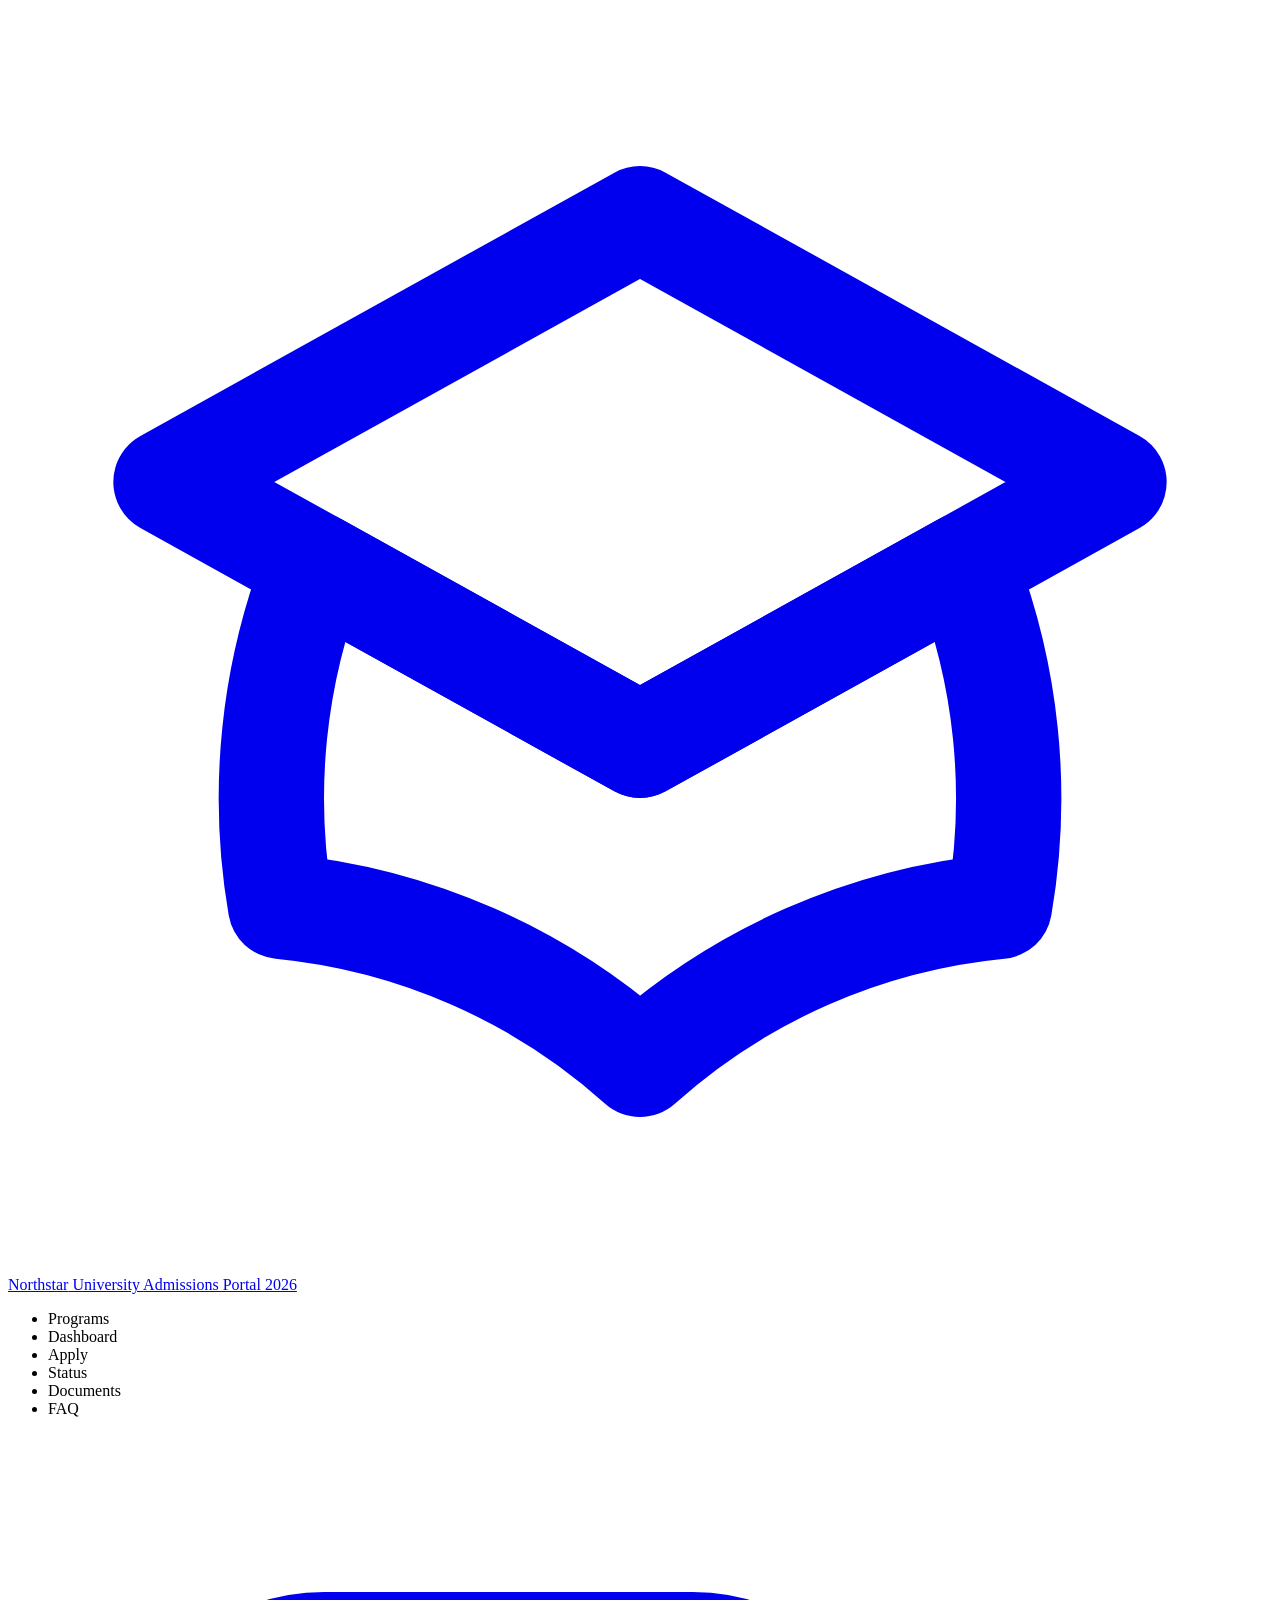
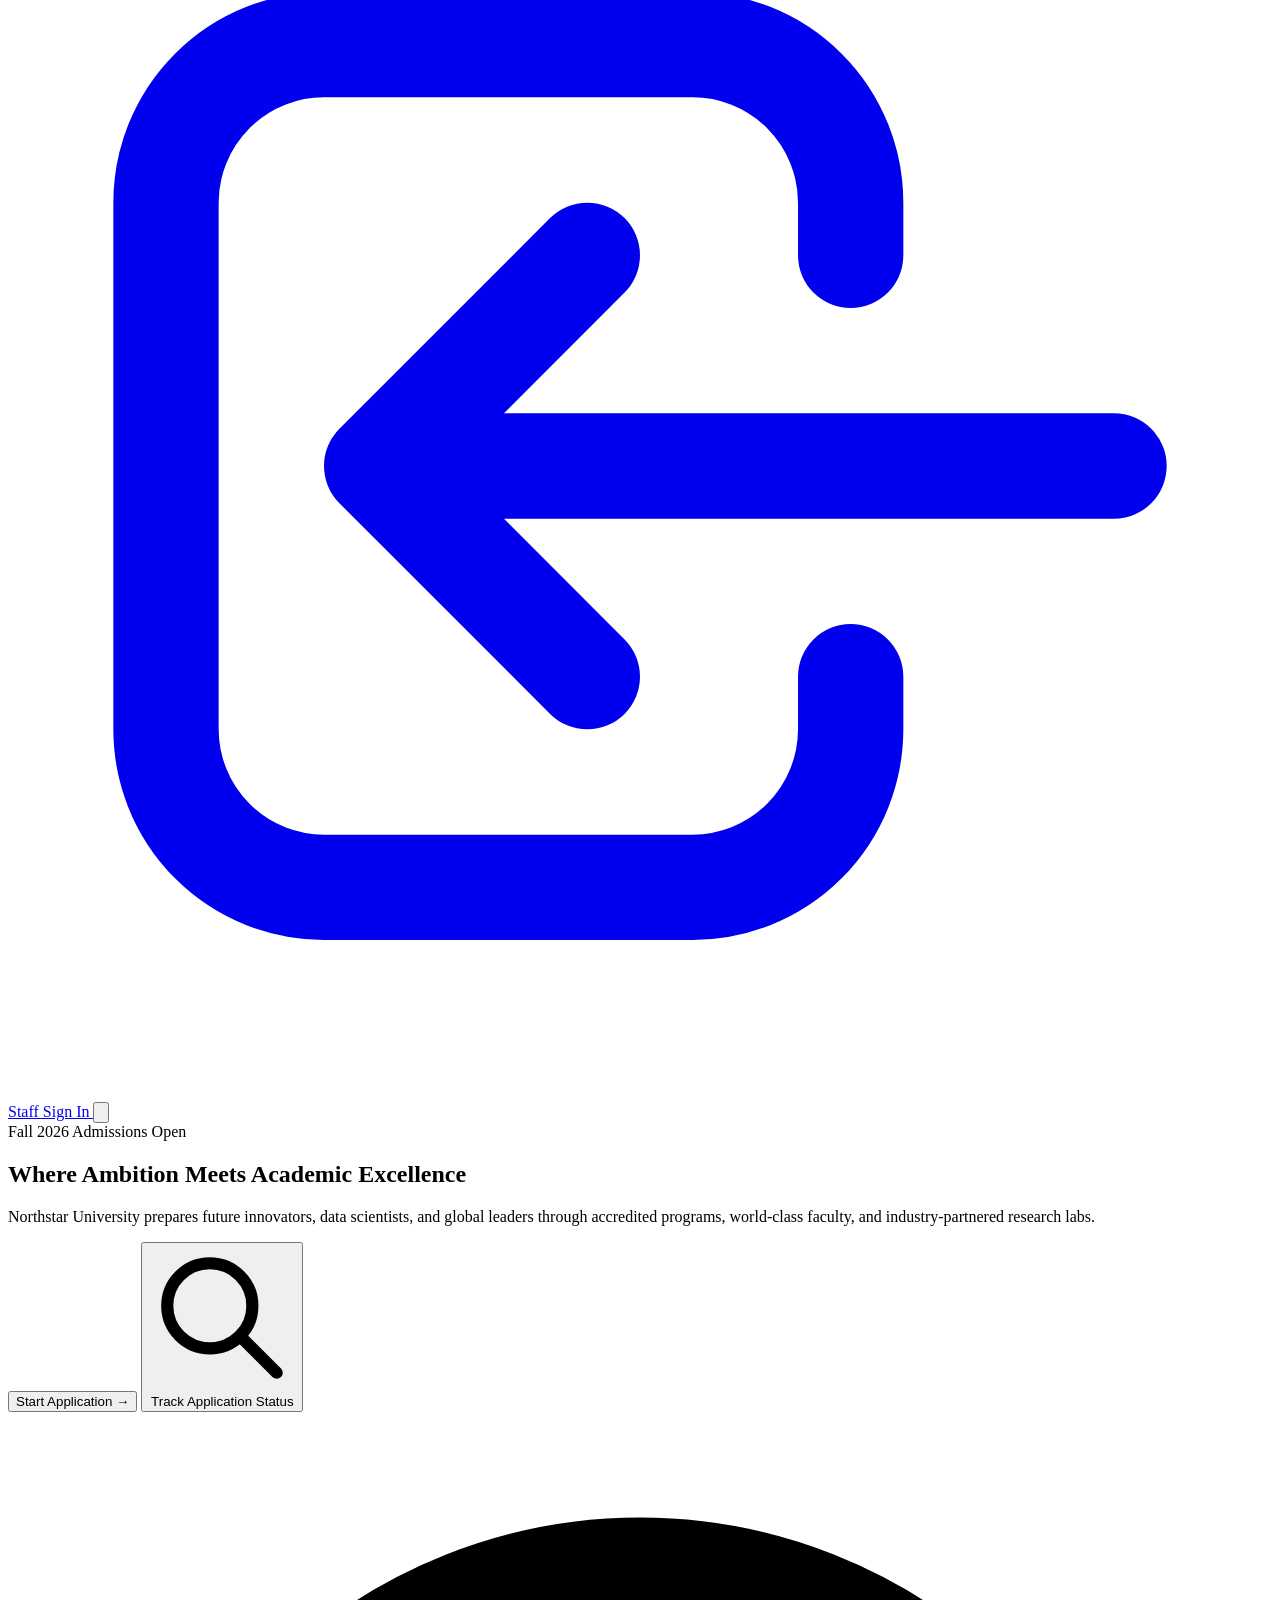
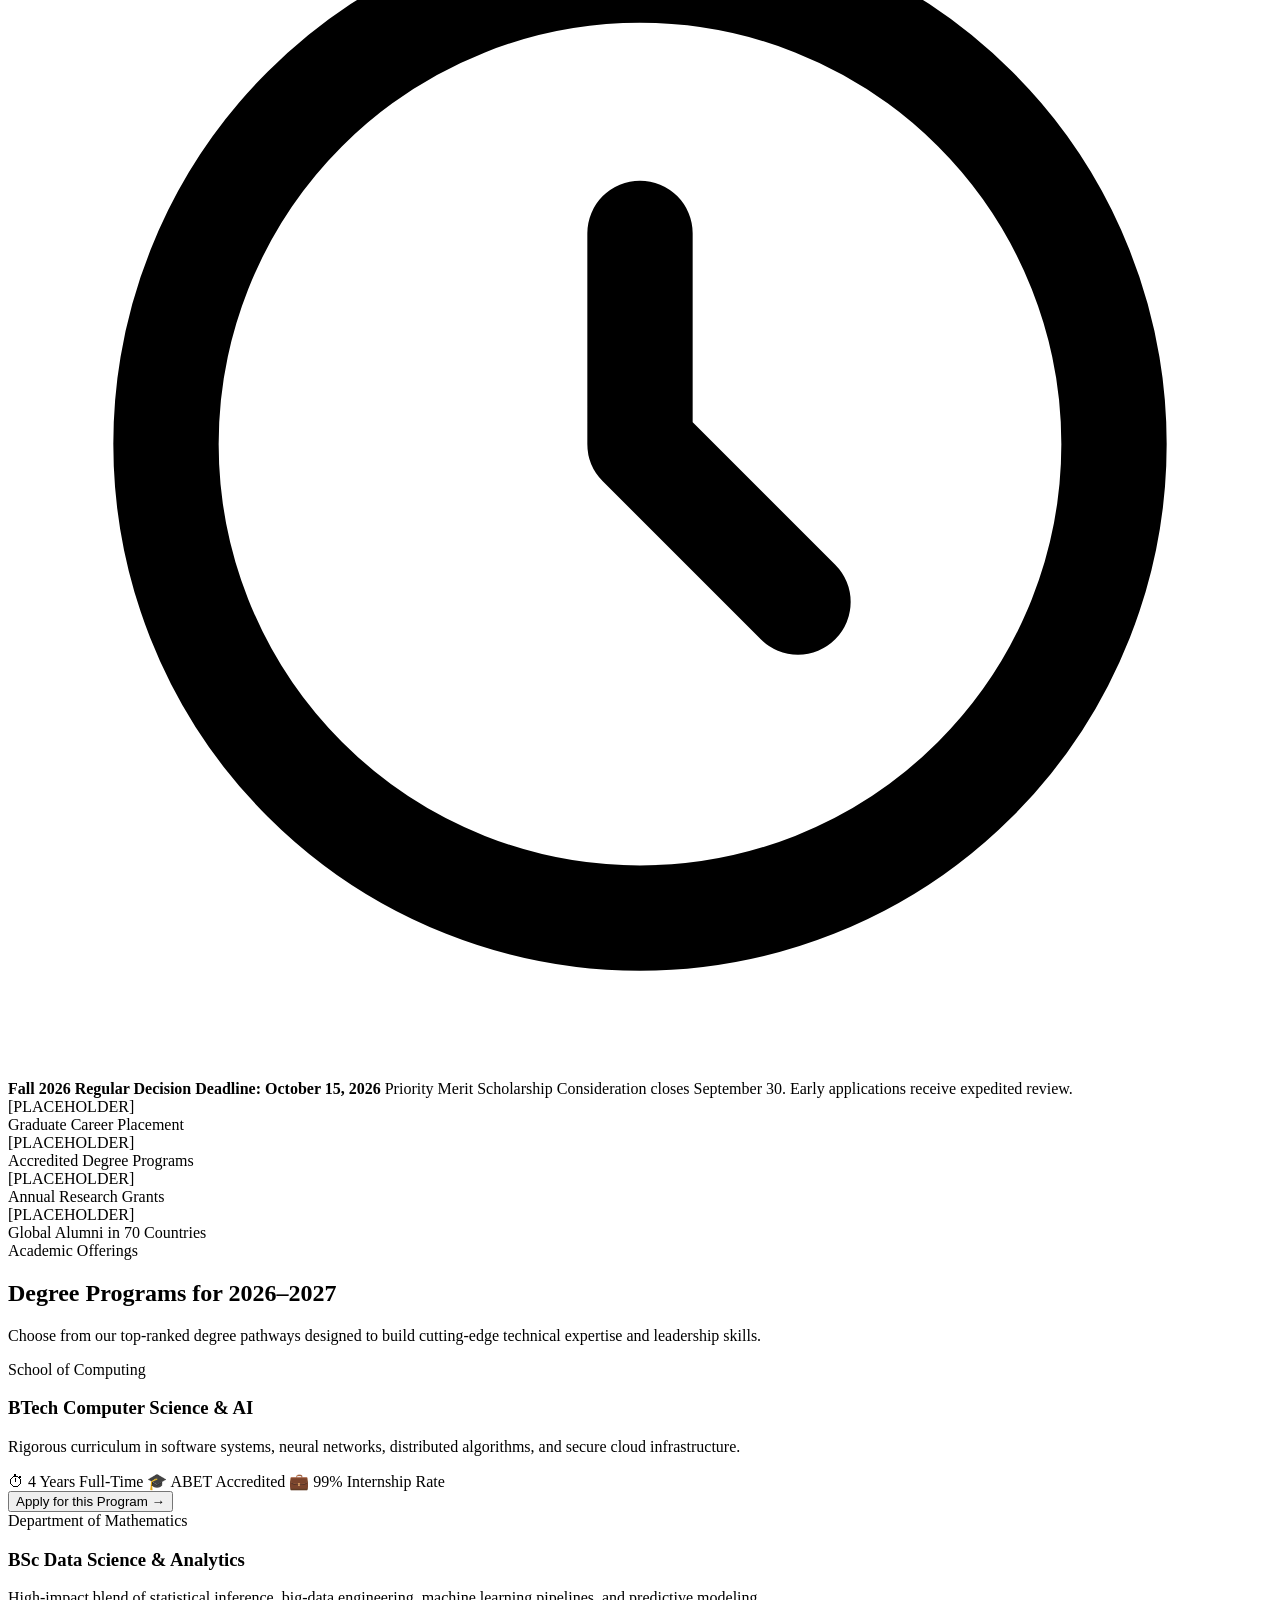
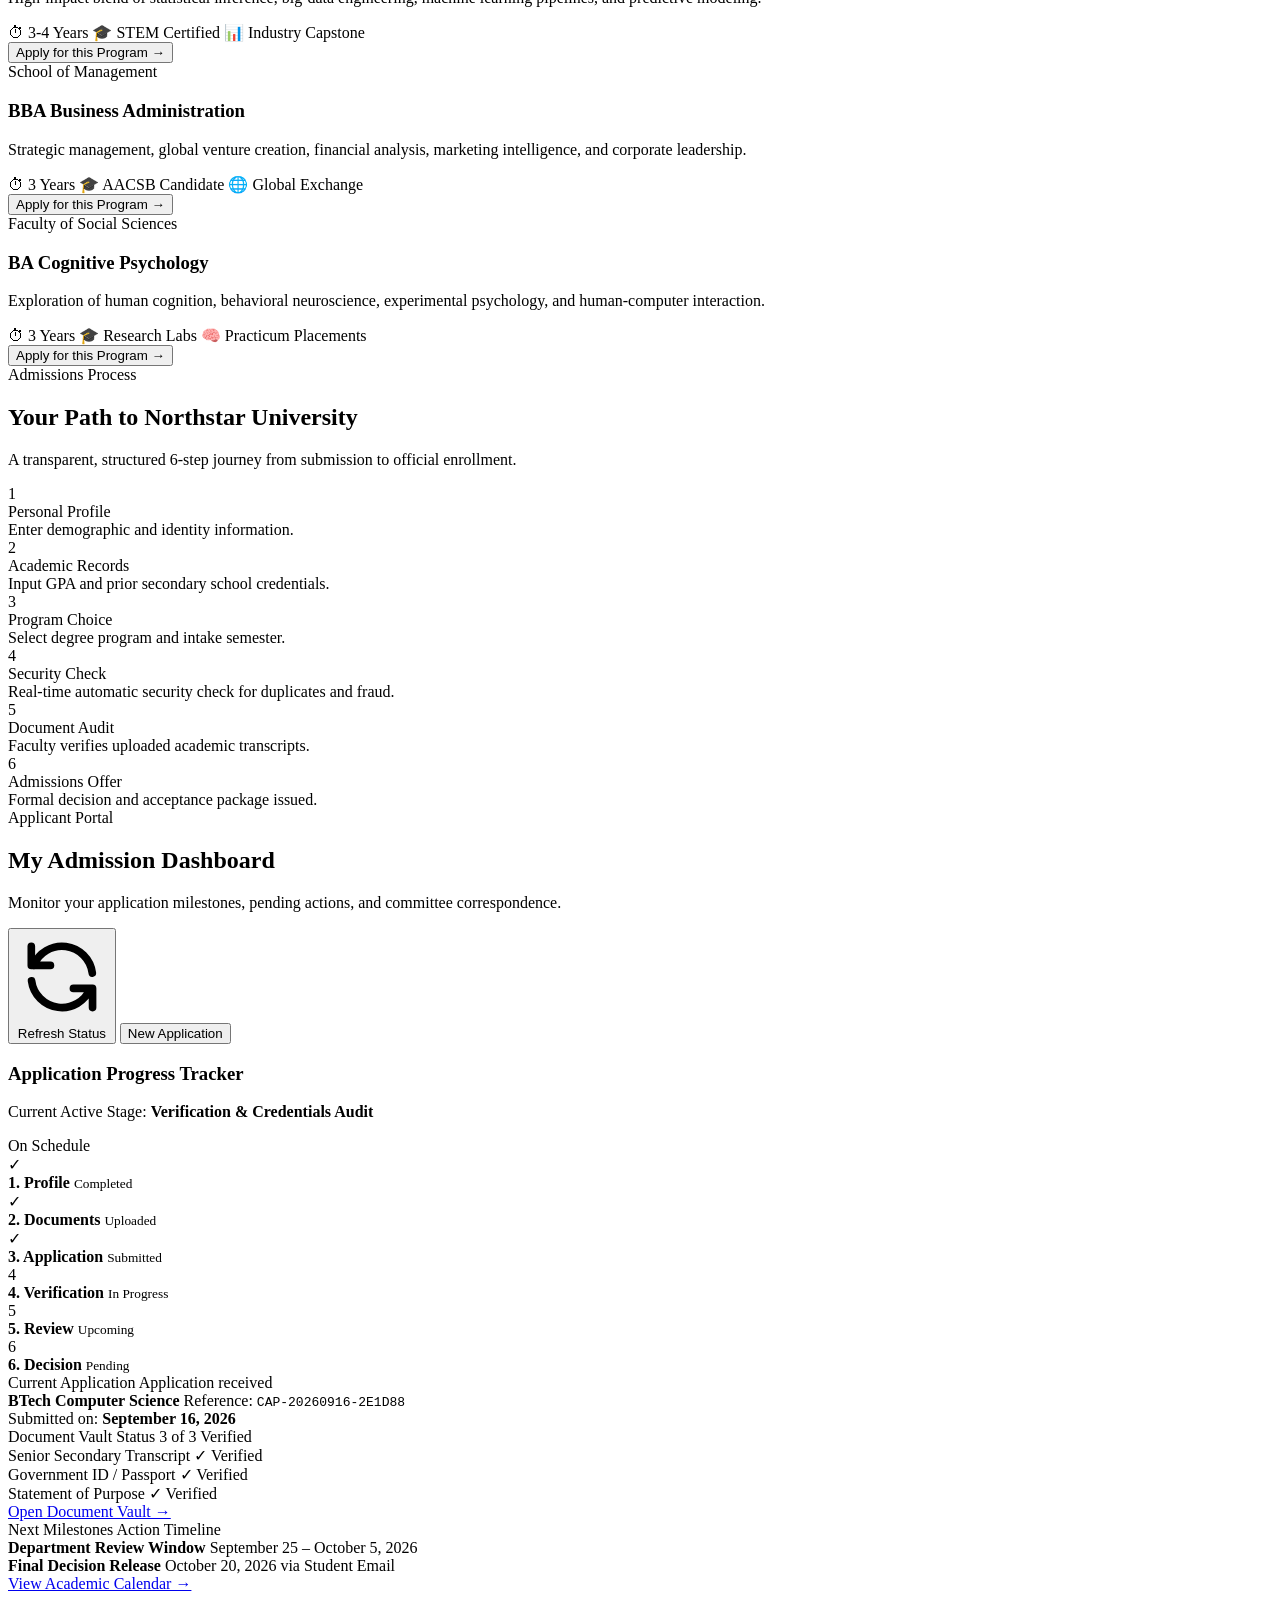
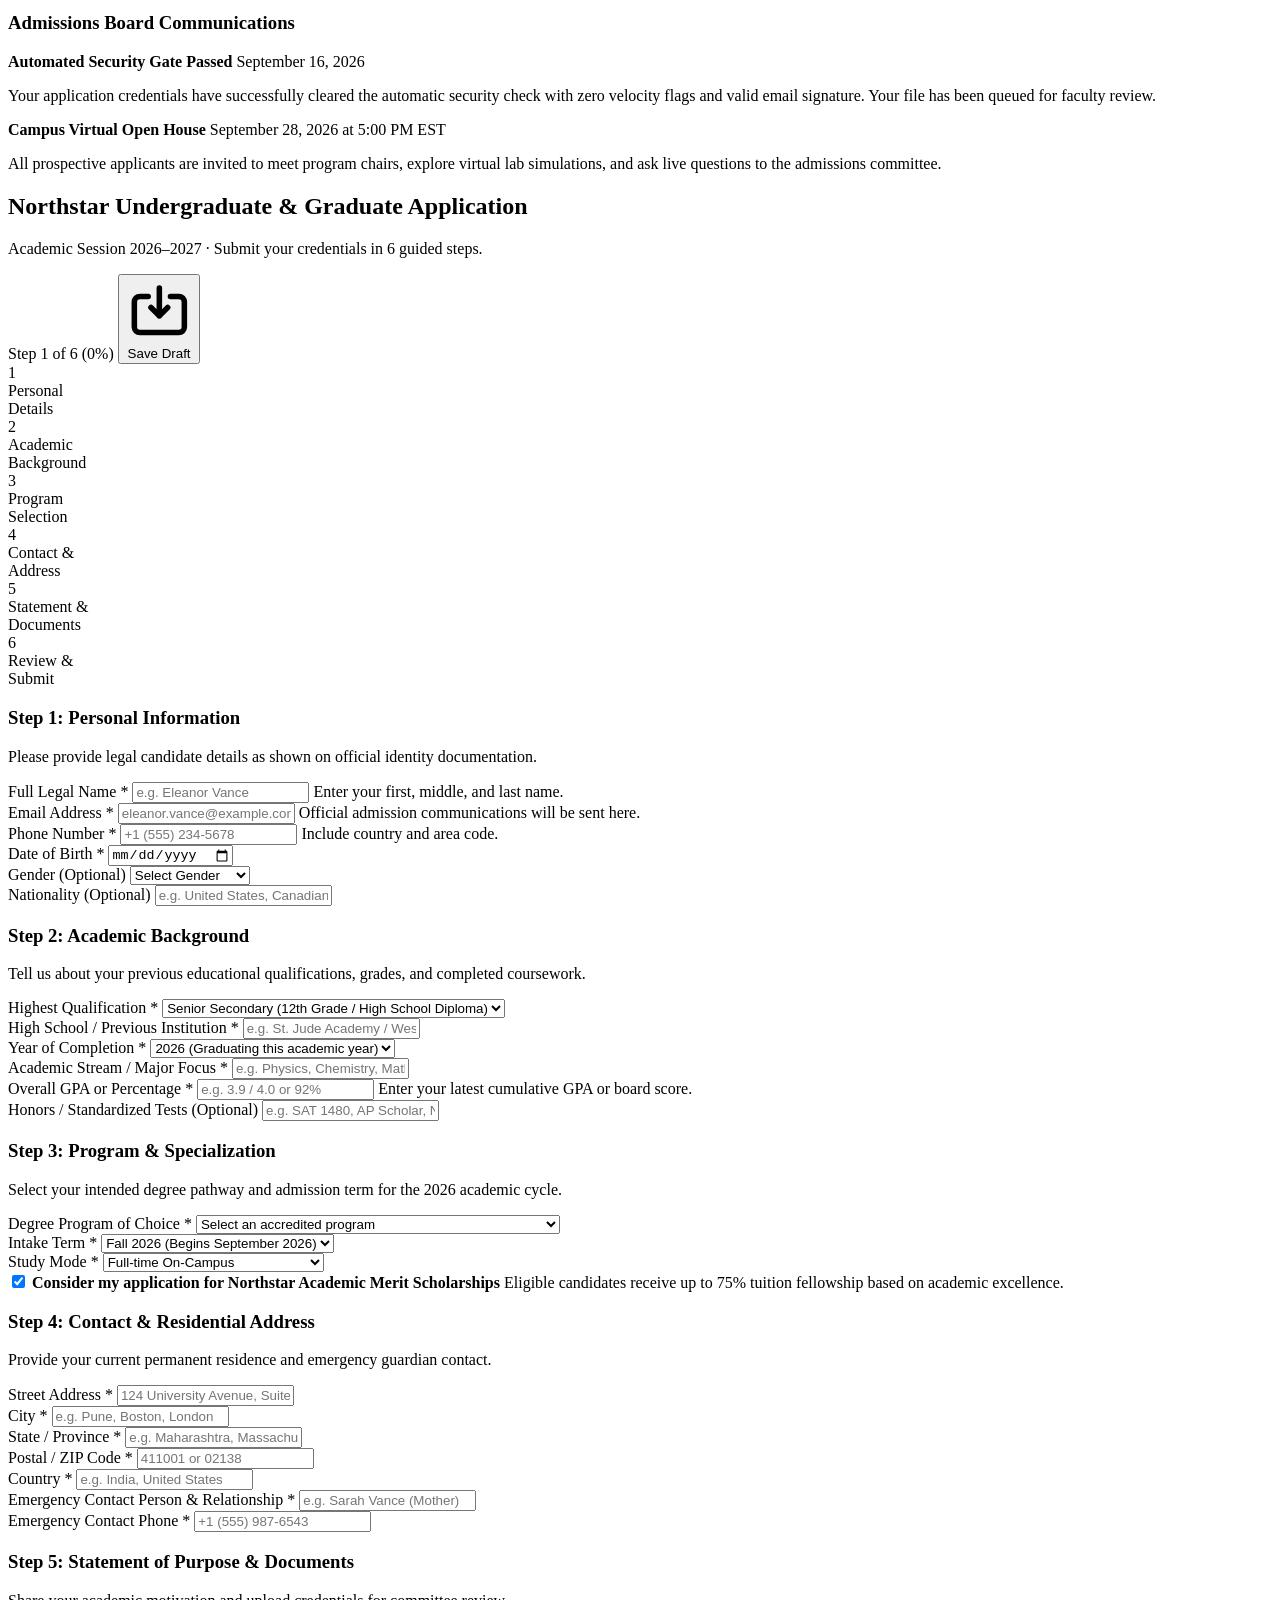
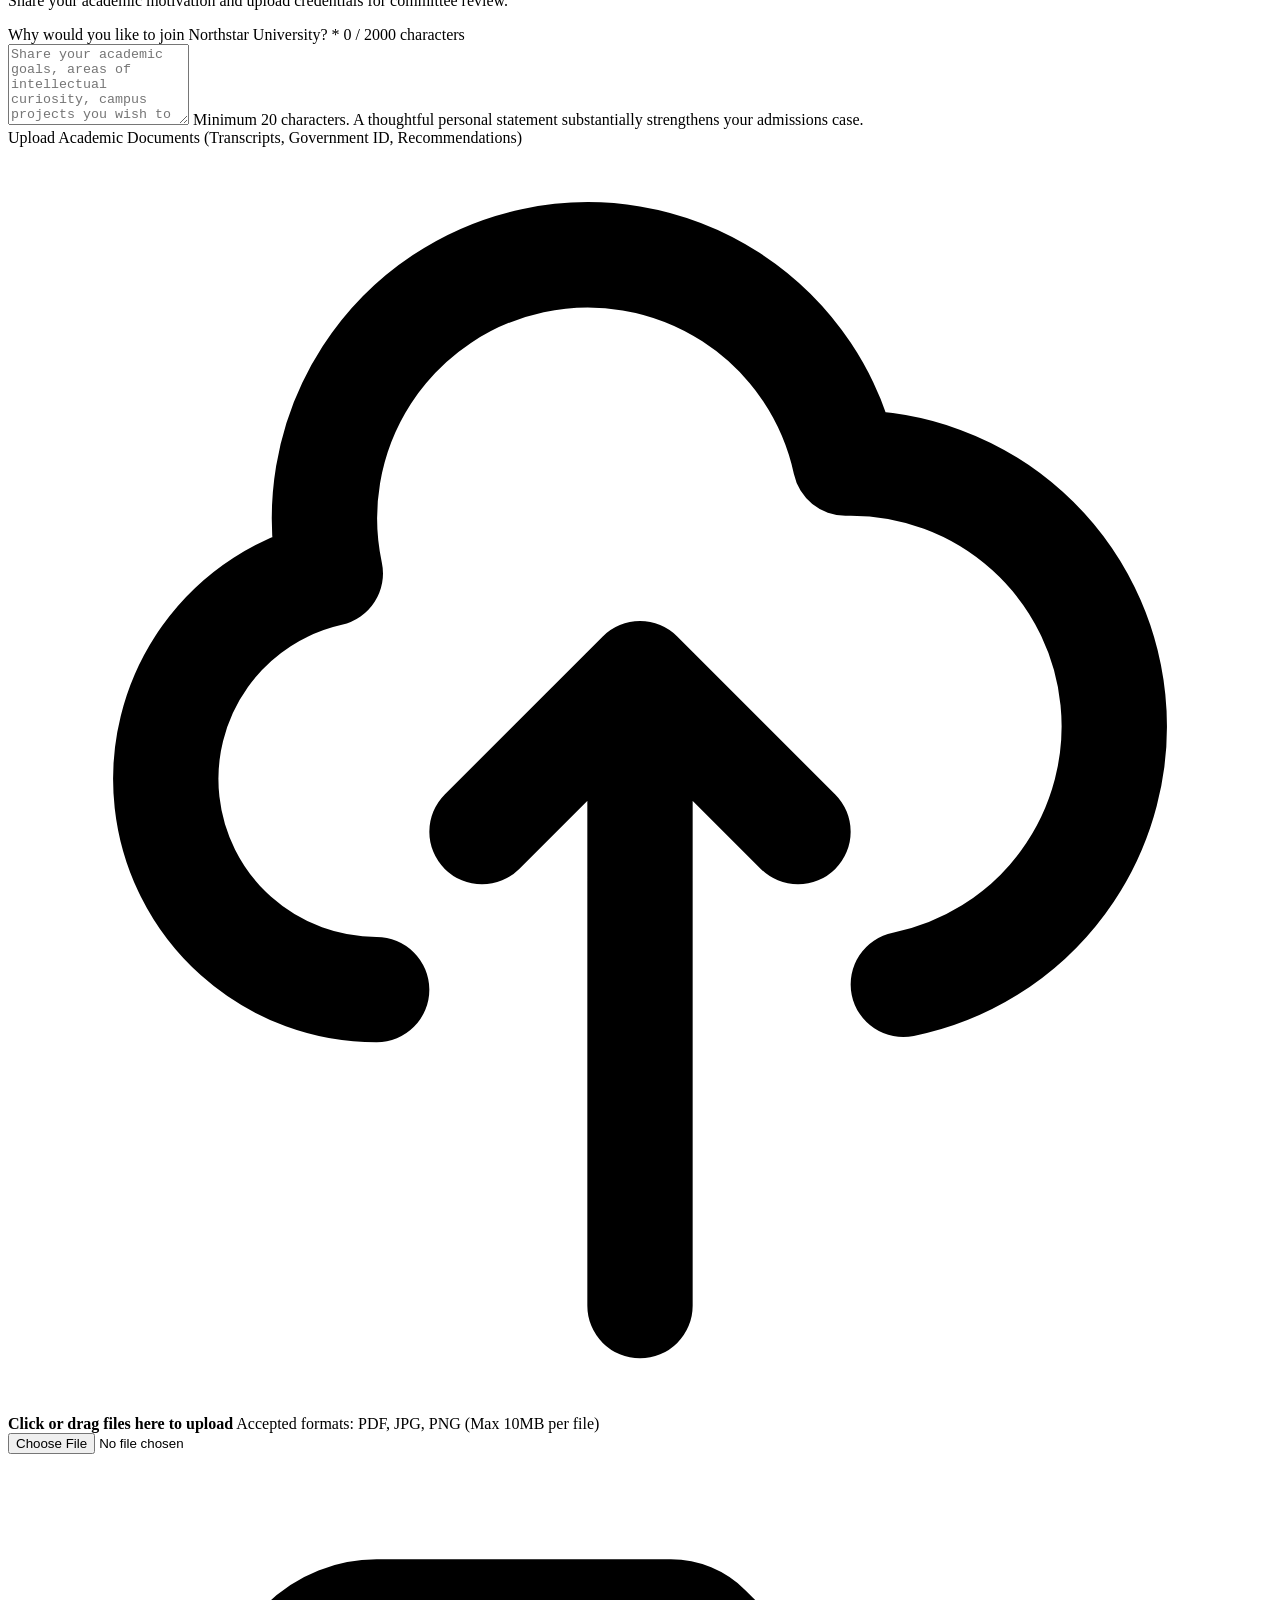
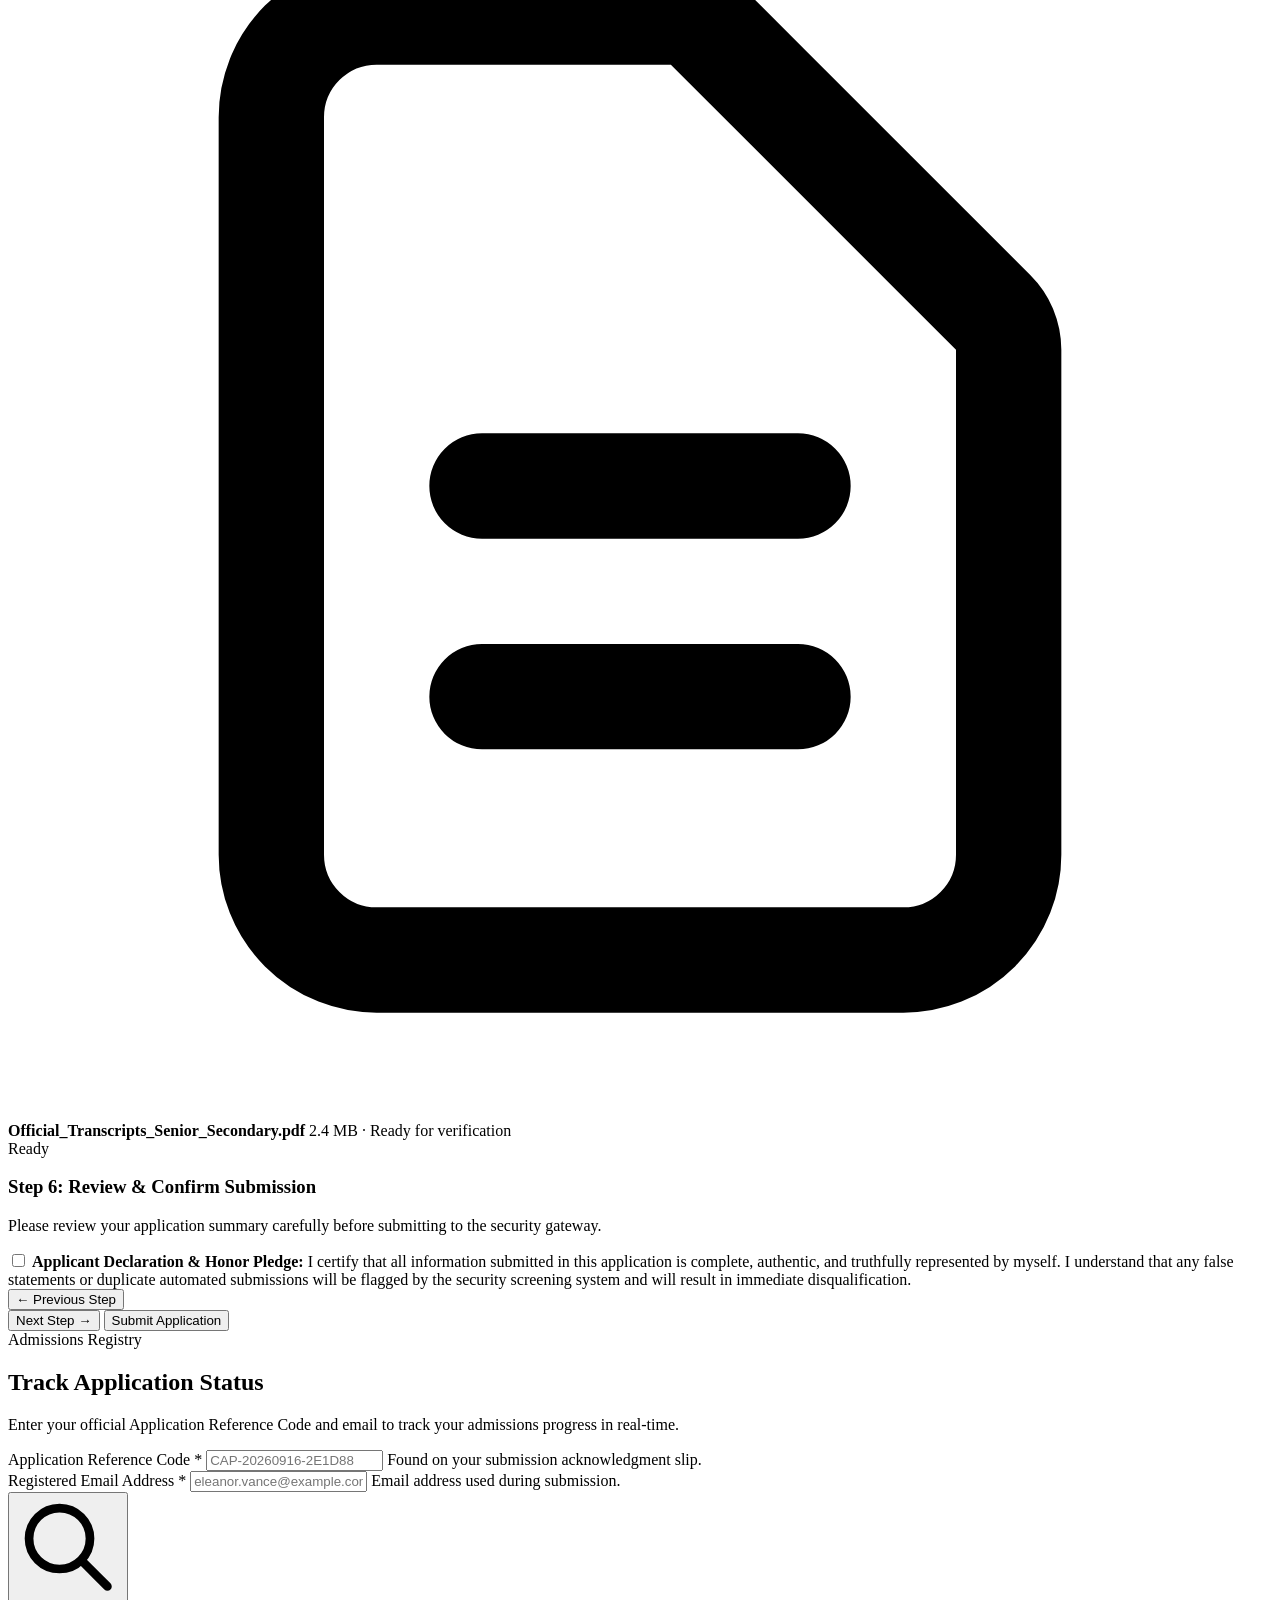
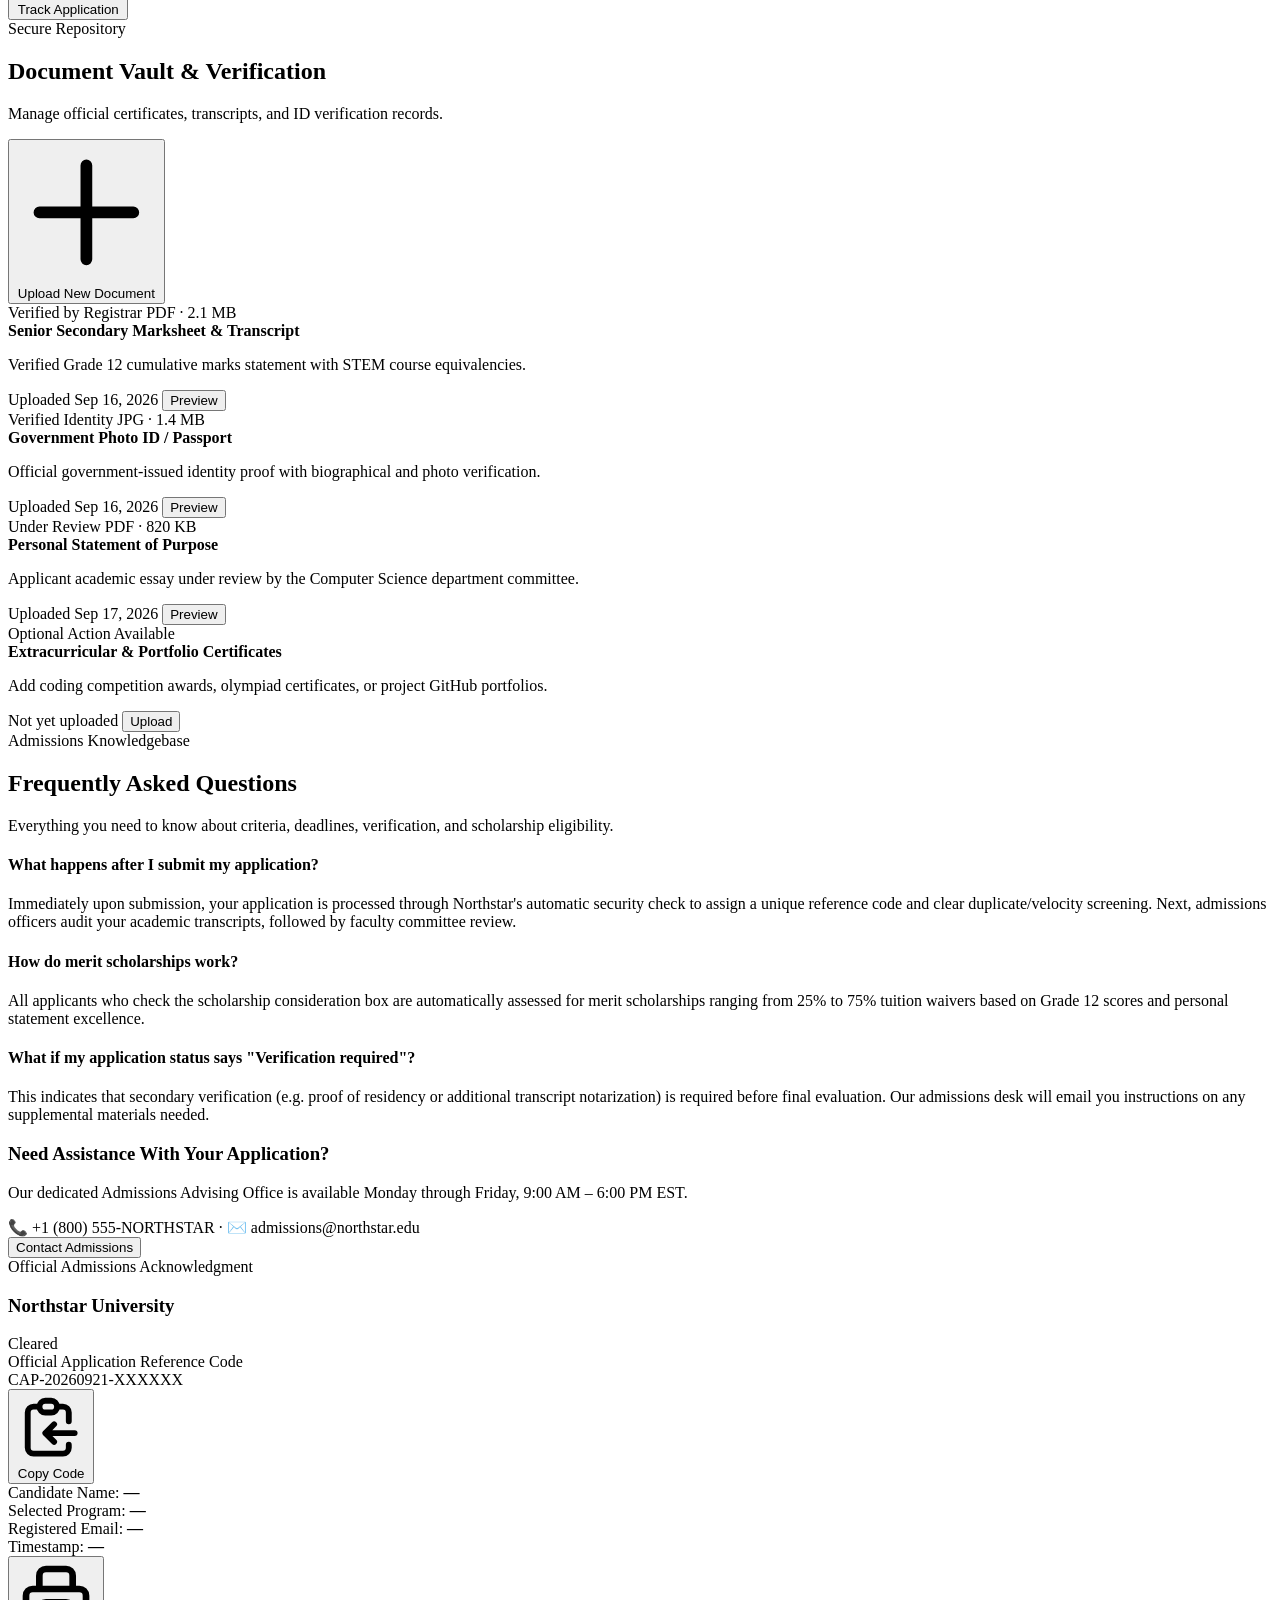
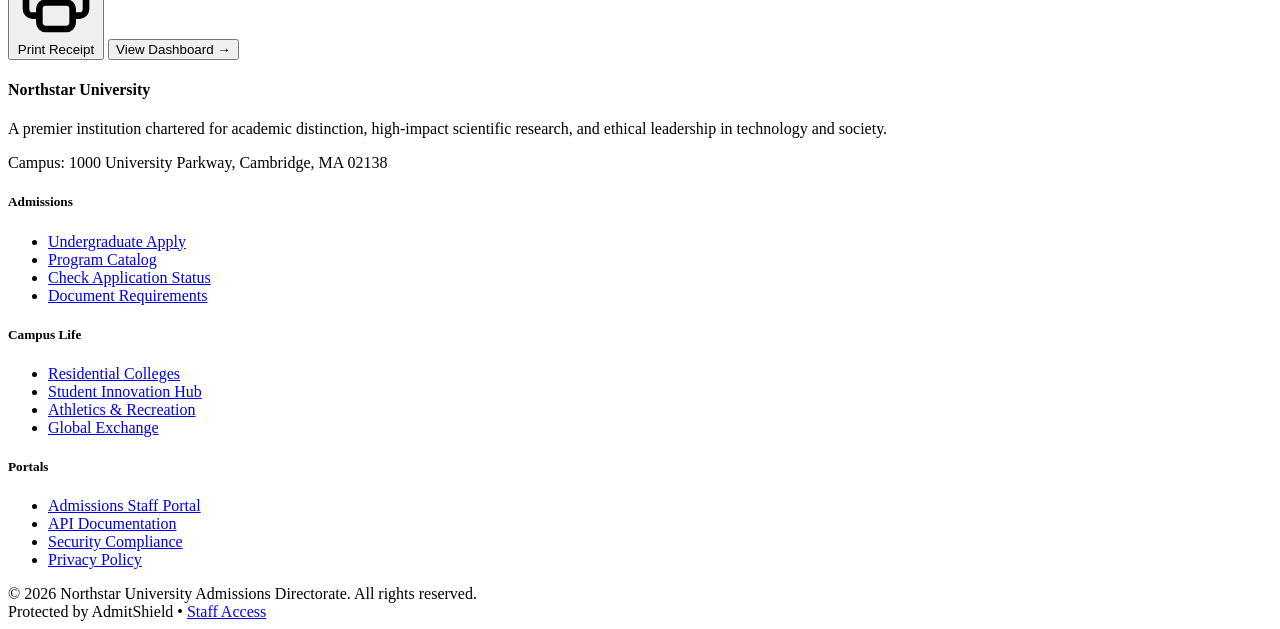
==== commit dc7e1545: "feat: AdmitShield rename and butter/purple UI" ====
--- a/app/static/portal.html
+++ b/app/static/portal.html
@@ -30,12 +30,12 @@
 
       <!-- Desktop Navigation Menu -->
       <ul class="nav-links" id="navMenu">
-        <li><a class="nav-link active" data-tab-target="tab-overview">Overview & Programs</a></li>
-        <li><a class="nav-link" data-tab-target="tab-dashboard">Student Dashboard</a></li>
-        <li><a class="nav-link" data-tab-target="tab-apply">Apply Now</a></li>
-        <li><a class="nav-link" data-tab-target="tab-status">Track Status</a></li>
-        <li><a class="nav-link" data-tab-target="tab-vault">Document Vault</a></li>
-        <li><a class="nav-link" data-tab-target="tab-faq">FAQ & Support</a></li>
+        <li><a class="nav-link active" data-tab-target="tab-overview">Programs</a></li>
+        <li><a class="nav-link" data-tab-target="tab-dashboard">Dashboard</a></li>
+        <li><a class="nav-link" data-tab-target="tab-apply">Apply</a></li>
+        <li><a class="nav-link" data-tab-target="tab-status">Status</a></li>
+        <li><a class="nav-link" data-tab-target="tab-vault">Documents</a></li>
+        <li><a class="nav-link" data-tab-target="tab-faq">FAQ</a></li>
       </ul>
 
       <!-- Action Buttons -->
@@ -109,19 +109,19 @@
         <div class="container">
           <div class="metrics-grid">
             <div class="metric-item">
-              <div class="metric-number">98.4<span>%</span></div>
+              <div class="metric-number">[PLACEHOLDER]</div>
               <div class="metric-label">Graduate Career Placement</div>
             </div>
             <div class="metric-item">
-              <div class="metric-number">45<span>+</span></div>
+              <div class="metric-number">[PLACEHOLDER]</div>
               <div class="metric-label">Accredited Degree Programs</div>
             </div>
             <div class="metric-item">
-              <div class="metric-number">$42<span>M</span></div>
+              <div class="metric-number">[PLACEHOLDER]</div>
               <div class="metric-label">Annual Research Grants</div>
             </div>
             <div class="metric-item">
-              <div class="metric-number">18<span>k+</span></div>
+              <div class="metric-number">[PLACEHOLDER]</div>
               <div class="metric-label">Global Alumni in 70 Countries</div>
             </div>
           </div>
@@ -239,7 +239,7 @@
             <div class="roadmap-step">
               <div class="roadmap-icon">4</div>
               <div class="roadmap-step-title">Security Check</div>
-              <div class="roadmap-step-desc">Real-time automated DSADPS compliance screening.</div>
+              <div class="roadmap-step-desc">Real-time automatic security check for duplicates and fraud.</div>
             </div>
             <div class="roadmap-step">
               <div class="roadmap-icon">5</div>
@@ -405,7 +405,7 @@
               <span class="fs-0_775 text-muted">September 16, 2026</span>
             </div>
             <p class="fs-0_85 text-secondary">
-              Your application credentials have successfully cleared the DSADPS Security Gate with zero velocity flags and valid email signature. Your file has been queued for faculty review.
+              Your application credentials have successfully cleared the automatic security check with zero velocity flags and valid email signature. Your file has been queued for faculty review.
             </p>
           </div>
           <div class="bg-card-subtle radius-md p-18">
@@ -911,7 +911,7 @@
           <div class="card">
             <h4 class="fs-1_05 text-navy-900 mb-8">What happens after I submit my application?</h4>
             <p class="fs-0_875 text-secondary lh-1_6">
-              Immediately upon submission, your application is processed through Northstar's automated DSADPS Security Gate to assign a unique reference code and clear duplicate/velocity screening. Next, admissions officers audit your academic transcripts, followed by faculty committee review.
+              Immediately upon submission, your application is processed through Northstar's automatic security check to assign a unique reference code and clear duplicate/velocity screening. Next, admissions officers audit your academic transcripts, followed by faculty committee review.
             </p>
           </div>
 
@@ -1055,7 +1055,7 @@
           <ul class="footer-links">
             <li><a href="/admin">Admissions Staff Portal</a></li>
             <li><a href="/docs">API Documentation</a></li>
-            <li><a href="#" data-tab-target="tab-faq">Security Compliance (DSADPS)</a></li>
+            <li><a href="#" data-tab-target="tab-faq">Security Compliance</a></li>
             <li><a href="#">Privacy Policy</a></li>
           </ul>
         </div>
@@ -1064,7 +1064,7 @@
       <div class="footer-bottom">
         <div>&copy; 2026 Northstar University Admissions Directorate. All rights reserved.</div>
         <div class="flex items-center gap-4">
-          <span>Protected by DSADPS Security Gate v1.0</span>
+          <span>Protected by AdmitShield</span>
           <span>•</span>
           <a href="/admin" class="text-link-on-dark-hover fw-600">Staff Access</a>
         </div>
